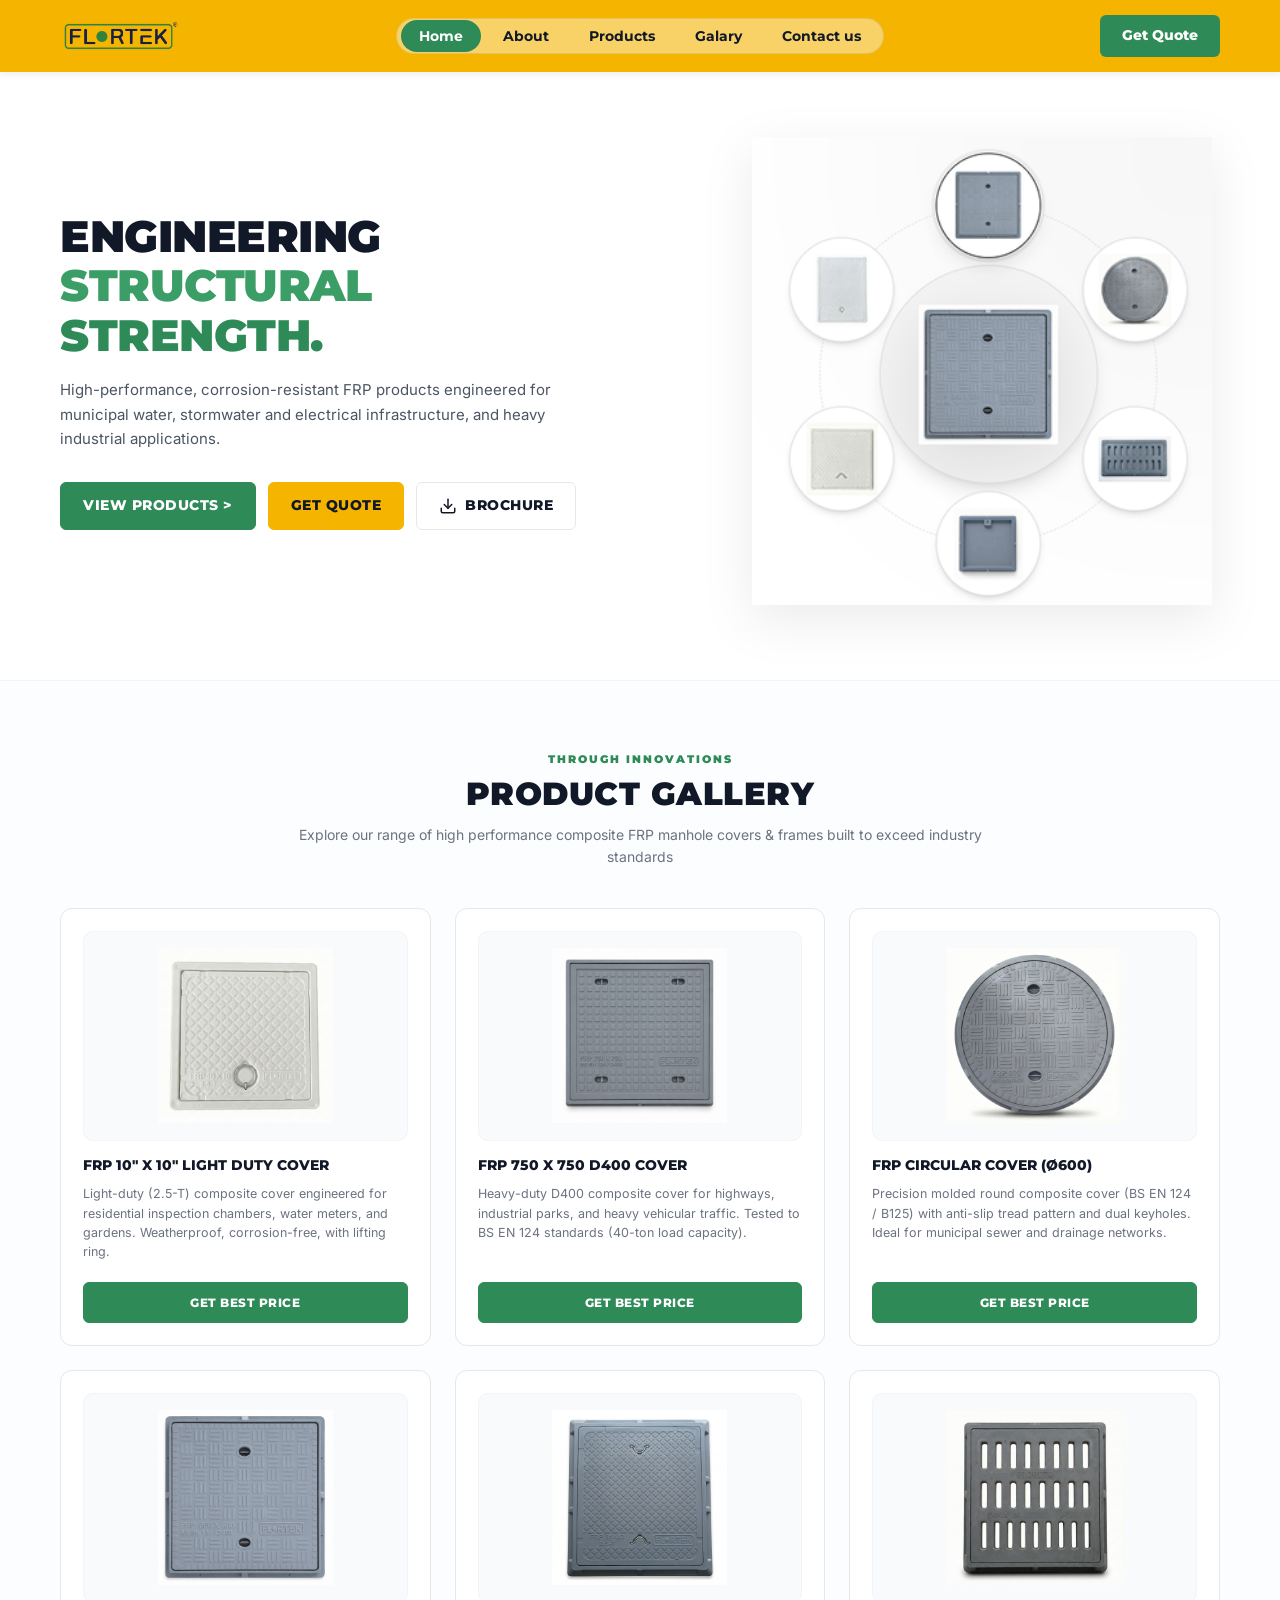
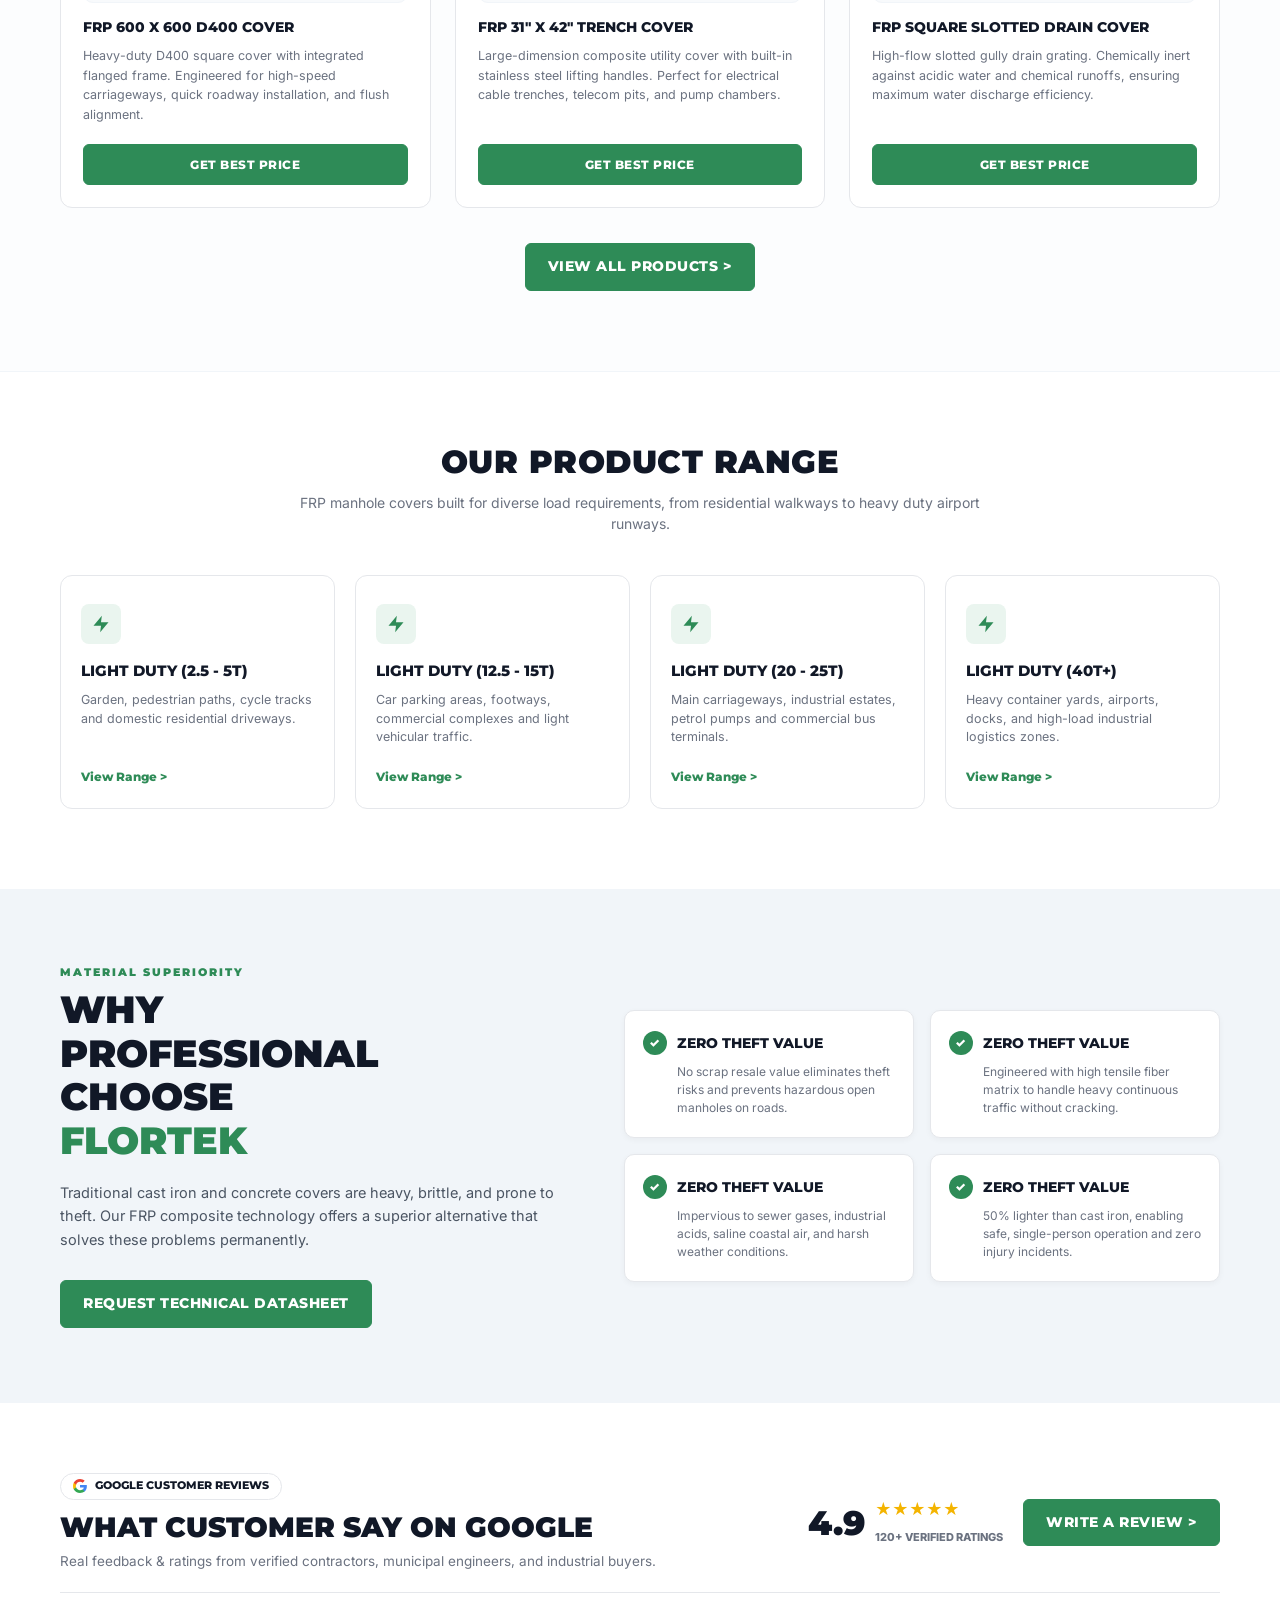
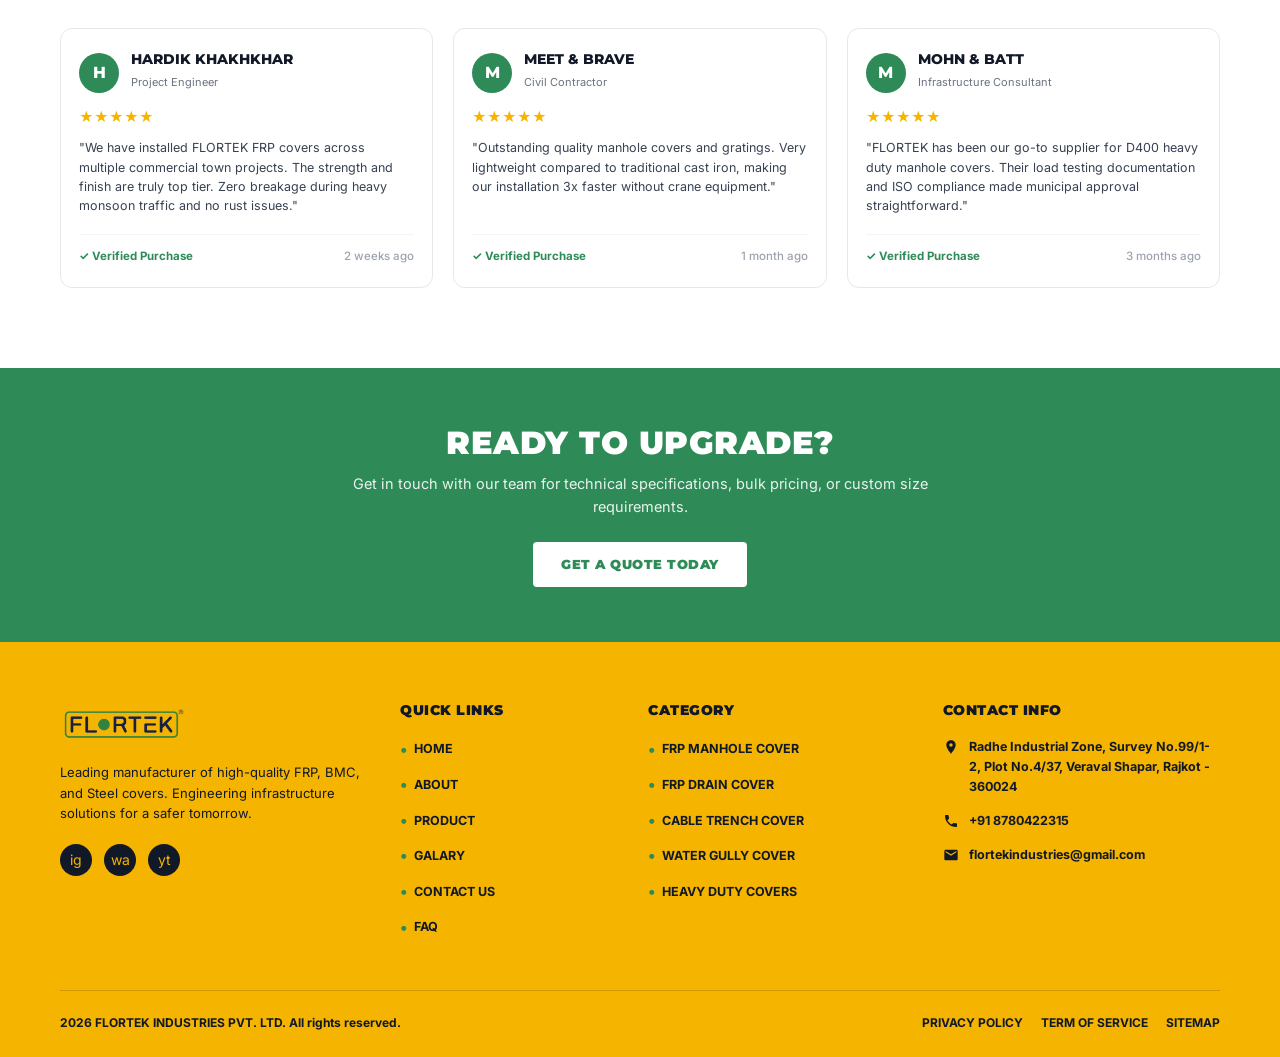
==== index.html @ 556f3a8e "Add website files and assets" ====
<!DOCTYPE html>
<html lang="en">
<head>
  <meta charset="UTF-8">
  <meta name="viewport" content="width=device-width, initial-scale=1.0">
  <title>FLORTEK INDUSTRIES PVT. LTD. | Premium FRP Manhole Covers &amp; Gratings</title>
  <meta name="description" content="Leading manufacturer of high-performance composite FRP manhole covers, drain gratings, and gully covers built for extreme structural strength and zero theft value.">
  <link rel="stylesheet" href="css/home.css">
</head>
<body>

  <!-- ==========================================
       HEADER & NAVIGATION BAR
       ========================================== -->
  <header class="top-header">
    <div class="container">
      <nav class="navbar" aria-label="Main Navigation">
        <!-- Logo -->
        <a href="index.html" class="brand-logo-link" aria-label="FLORTEK Industries Homepage">
          <img src="images/flortek-logo.svg" alt="FLORTEK Logo" class="brand-logo-img">
        </a>

        <!-- CSS Only Mobile Hamburger Toggle -->
        <input type="checkbox" id="nav-toggle" class="nav-toggle-checkbox" aria-label="Toggle navigation menu">
        <label for="nav-toggle" class="nav-hamburger">
          <span></span>
          <span></span>
          <span></span>
        </label>

        <!-- Pill Navigation Menu -->
        <div class="nav-pill-wrapper">
          <ul class="nav-links">
            <li><a href="index.html" class="nav-link active">Home</a></li>
            <li><a href="about.html" class="nav-link">About</a></li>
            <li><a href="products.html" class="nav-link">Products</a></li>
            <li><a href="gallery.html" class="nav-link">Galary</a></li>
            <li><a href="contact.html" class="nav-link">Contact us</a></li>
          </ul>
        </div>

        <!-- Get Quote Action Button -->
        <a href="inquiry.html" class="btn-header-quote">Get Quote</a>
      </nav>
    </div>
  </header>

  <main>
    <!-- ==========================================
         HERO SECTION
         ========================================== -->
    <section class="hero-section">
      <div class="container">
        <div class="hero-grid">
          <!-- Hero Left Content -->
          <div class="hero-content">
            <h1 class="hero-title">
              <span class="title-black">ENGINEERING</span>
              <span class="title-green-light">STRUCTURAL</span><br>
              <span class="title-green-dark">STRENGTH.</span>
            </h1>
            <p class="hero-desc">
              High-performance, corrosion-resistant FRP products engineered for municipal water, stormwater and electrical infrastructure, and heavy industrial applications.
            </p>
            <div class="hero-actions">
              <a href="products.html" class="btn btn-green">VIEW PRODUCTS &gt;</a>
              <a href="inquiry.html" class="btn btn-yellow">GET QUOTE</a>
              <a href="images/frp-square-dark.svg" download="Flortek-Product-Brochure.svg" class="btn btn-outline">
                <svg width="18" height="18" viewBox="0 0 24 24" fill="none" stroke="currentColor" stroke-width="2" stroke-linecap="round" stroke-linejoin="round" aria-hidden="true"><path d="M21 15v4a2 2 0 0 1-2 2H5a2 2 0 0 1-2-2v-4"></path><polyline points="7 10 12 15 17 10"></polyline><line x1="12" y1="15" x2="12" y2="3"></line></svg>
                BROCHURE
              </a>
            </div>
          </div>

          <!-- Hero Right Graphic Cluster -->
          <div class="hero-graphic-col">
            <img src="./images/hero.png" alt="FLORTEK FRP Manhole Covers &amp; Gratings Ecosystem" class="hero-cluster-img">
          </div>
        </div>
      </div>
    </section>

    <!-- ==========================================
         PRODUCT GALLERY SHOWCASE SECTION
         ========================================== -->
    <section class="gallery-section">
      <div class="container">
        <div class="section-header-center">
          <span class="section-tag">THROUGH INNOVATIONS</span>
          <h2 class="section-main-title">PRODUCT GALLERY</h2>
          <p class="section-subtitle">
            Explore our range of high performance composite FRP manhole covers &amp; frames built to exceed industry standards
          </p>
        </div>

        <div class="product-cards-grid">
          <!-- Card 1 -->
          <article class="product-card">
            <div class="product-card-img-wrap">
              <img src="images/frp-10x10-white.jpg" alt="FRP 10x10 Light Duty White Manhole Cover" class="product-card-img">
            </div>
            <div class="product-card-header">
              <h3 class="product-card-title">FRP 10" x 10" LIGHT DUTY COVER</h3>
            
            </div>
            <p class="product-card-desc">
              Light-duty (2.5-T) composite cover engineered for residential inspection chambers, water meters, and gardens. Weatherproof, corrosion-free, with lifting ring.
            </p>
            <a href="inquiry.html" class="btn btn-green">GET BEST PRICE</a>
          </article>

          <!-- Card 2 -->
          <article class="product-card">
            <div class="product-card-img-wrap">
              <img src="images/frp-750x750-d400.jpg" alt="FRP 750x750 D400 Heavy Duty Square Manhole Cover" class="product-card-img">
            </div>
            <div class="product-card-header">
              <h3 class="product-card-title">FRP 750 x 750 D400 COVER</h3>
              
            </div>
            <p class="product-card-desc">
              Heavy-duty D400 composite cover for highways, industrial parks, and heavy vehicular traffic. Tested to BS EN 124 standards (40-ton load capacity).
            </p>
            <a href="inquiry.html" class="btn btn-green">GET BEST PRICE</a>
          </article>

          <!-- Card 3 -->
          <article class="product-card">
            <div class="product-card-img-wrap">
              <img src="images/frp-circular-600-b125.jpg" alt="FRP 600 Circular Manhole Cover B125" class="product-card-img">
            </div>
            <div class="product-card-header">
              <h3 class="product-card-title">FRP CIRCULAR COVER (Ø600)</h3>
            </div>
            <p class="product-card-desc">
              Precision molded round composite cover (BS EN 124 / B125) with anti-slip tread pattern and dual keyholes. Ideal for municipal sewer and drainage networks.
            </p>
            <a href="inquiry.html" class="btn btn-green">GET BEST PRICE</a>
          </article>

          <!-- Card 4 -->
          <article class="product-card">
            <div class="product-card-img-wrap">
              <img src="images/frp-600x600-d400.jpg" alt="FRP 600x600 Framed Square Manhole Cover D400" class="product-card-img">
            </div>
            <div class="product-card-header">
              <h3 class="product-card-title">FRP 600 x 600 D400 COVER</h3>

            </div>
            <p class="product-card-desc">
              Heavy-duty D400 square cover with integrated flanged frame. Engineered for high-speed carriageways, quick roadway installation, and flush alignment.
            </p>
            <a href="inquiry.html" class="btn btn-green">GET BEST PRICE</a>
          </article>

          <!-- Card 5 -->
          <article class="product-card">
            <div class="product-card-img-wrap">
              <img src="images/frp-31x42-heavy.jpg" alt="FRP 31x42 Utility Trench Manhole Cover" class="product-card-img">
            </div>
            <div class="product-card-header">
              <h3 class="product-card-title">FRP 31" x 42" TRENCH COVER</h3>
            </div>
            <p class="product-card-desc">
              Large-dimension composite utility cover with built-in stainless steel lifting handles. Perfect for electrical cable trenches, telecom pits, and pump chambers.
            </p>
            <a href="inquiry.html" class="btn btn-green">GET BEST PRICE</a>
          </article>

          <!-- Card 6 -->
          <article class="product-card">
            <div class="product-card-img-wrap">
              <img src="./images/GULLY COVER-5T-500x500-GRAY.png" alt="FRP Square Slotted Drain Cover" class="product-card-img">
            </div>
            <div class="product-card-header">
              <h3 class="product-card-title">FRP SQUARE SLOTTED DRAIN COVER</h3>
            </div>
            <p class="product-card-desc">
              High-flow slotted gully drain grating. Chemically inert against acidic water and chemical runoffs, ensuring maximum water discharge efficiency.
            </p>
            <a href="inquiry.html" class="btn btn-green">GET BEST PRICE</a>
          </article>
        </div>

        <div class="gallery-bottom-cta">
          <a href="products.html" class="btn btn-green">VIEW ALL PRODUCTS &gt;</a>
        </div>
      </div>
    </section>

    <!-- ==========================================
         OUR PRODUCT RANGE (LOAD RATINGS)
         ========================================== -->
    <section class="range-section">
      <div class="container">
        <div class="section-header-center">
          <h2 class="section-main-title">OUR PRODUCT RANGE</h2>
          <p class="section-subtitle">
            FRP manhole covers built for diverse load requirements, from residential walkways to heavy duty airport runways.
          </p>
        </div>

        <div class="range-grid">
          <!-- Range Card 1 -->
          <article class="range-card">
            <div class="range-icon-box">
              <svg viewBox="0 0 24 24" fill="currentColor"><path d="M13 2L3 14h9l-1 8 10-12h-9l1-8z"/></svg>
            </div>
            <h3 class="range-card-title">LIGHT DUTY (2.5 - 5T)</h3>
            <p class="range-card-desc">
              Garden, pedestrian paths, cycle tracks and domestic residential driveways.
            </p>
            <a href="products.html" class="range-card-link">View Range &gt;</a>
          </article>

          <!-- Range Card 2 -->
          <article class="range-card">
            <div class="range-icon-box">
              <svg viewBox="0 0 24 24" fill="currentColor"><path d="M13 2L3 14h9l-1 8 10-12h-9l1-8z"/></svg>
            </div>
            <h3 class="range-card-title">LIGHT DUTY (12.5 - 15T)</h3>
            <p class="range-card-desc">
              Car parking areas, footways, commercial complexes and light vehicular traffic.
            </p>
            <a href="products.html" class="range-card-link">View Range &gt;</a>
          </article>

          <!-- Range Card 3 -->
          <article class="range-card">
            <div class="range-icon-box">
              <svg viewBox="0 0 24 24" fill="currentColor"><path d="M13 2L3 14h9l-1 8 10-12h-9l1-8z"/></svg>
            </div>
            <h3 class="range-card-title">LIGHT DUTY (20 - 25T)</h3>
            <p class="range-card-desc">
              Main carriageways, industrial estates, petrol pumps and commercial bus terminals.
            </p>
            <a href="products.html" class="range-card-link">View Range &gt;</a>
          </article>

          <!-- Range Card 4 -->
          <article class="range-card">
            <div class="range-icon-box">
              <svg viewBox="0 0 24 24" fill="currentColor"><path d="M13 2L3 14h9l-1 8 10-12h-9l1-8z"/></svg>
            </div>
            <h3 class="range-card-title">LIGHT DUTY (40T+)</h3>
            <p class="range-card-desc">
              Heavy container yards, airports, docks, and high-load industrial logistics zones.
            </p>
            <a href="products.html" class="range-card-link">View Range &gt;</a>
          </article>
        </div>
      </div>
    </section>

    <!-- ==========================================
         MATERIAL SUPERIORITY / WHY CHOOSE FLORTEK
         ========================================== -->
    <section class="superiority-section">
      <div class="container">
        <div class="superiority-grid">
          <!-- Left Column -->
          <div class="superiority-content">
            <span class="section-tag">MATERIAL SUPERIORITY</span>
            <h2 class="superiority-title">
              WHY<br>
              PROFESSIONAL<br>
              CHOOSE<br>
              <span class="text-green">FLORTEK</span>
            </h2>
            <p class="superiority-desc">
              Traditional cast iron and concrete covers are heavy, brittle, and prone to theft. Our FRP composite technology offers a superior alternative that solves these problems permanently.
            </p>
            <a href="inquiry.html" class="btn btn-green">REQUEST TECHNICAL DATASHEET</a>
          </div>

          <!-- Right Column 2x2 Features Grid -->
          <div class="features-2x2-grid">
            <!-- Feature 1 -->
            <div class="feature-card">
              <div class="feature-icon-title">
                <span class="feature-check-icon">✓</span>
                <h3 class="feature-title">ZERO THEFT VALUE</h3>
              </div>
              <p class="feature-desc">
                No scrap resale value eliminates theft risks and prevents hazardous open manholes on roads.
              </p>
            </div>

            <!-- Feature 2 -->
            <div class="feature-card">
              <div class="feature-icon-title">
                <span class="feature-check-icon">✓</span>
                <h3 class="feature-title">ZERO THEFT VALUE</h3>
              </div>
              <p class="feature-desc">
                Engineered with high tensile fiber matrix to handle heavy continuous traffic without cracking.
              </p>
            </div>

            <!-- Feature 3 -->
            <div class="feature-card">
              <div class="feature-icon-title">
                <span class="feature-check-icon">✓</span>
                <h3 class="feature-title">ZERO THEFT VALUE</h3>
              </div>
              <p class="feature-desc">
                Impervious to sewer gases, industrial acids, saline coastal air, and harsh weather conditions.
              </p>
            </div>

            <!-- Feature 4 -->
            <div class="feature-card">
              <div class="feature-icon-title">
                <span class="feature-check-icon">✓</span>
                <h3 class="feature-title">ZERO THEFT VALUE</h3>
              </div>
              <p class="feature-desc">
                50% lighter than cast iron, enabling safe, single-person operation and zero injury incidents.
              </p>
            </div>
          </div>
        </div>
      </div>
    </section>

    <!-- ==========================================
         GOOGLE REVIEWS SECTION
         ========================================== -->
    <section class="reviews-section">
      <div class="container">
        <!-- Header Bar -->
        <div class="reviews-header-bar">
          <div class="reviews-header-left">
            <div class="google-badge">
              <svg class="google-icon" viewBox="0 0 24 24">
                <path fill="#4285F4" d="M23.745 12.27c0-.7-.06-1.4-.19-2.07H12v4.51h6.6c-.29 1.52-1.14 2.82-2.4 3.68v3.05h3.88c2.27-2.09 3.665-5.17 3.665-9.17z"/>
                <path fill="#34A853" d="M12 24c3.24 0 5.95-1.08 7.93-2.91l-3.88-3.05c-1.08.72-2.45 1.16-4.05 1.16-3.12 0-5.77-2.1-6.72-4.93H1.25v3.15C3.26 21.36 7.33 24 12 24z"/>
                <path fill="#FBBC05" d="M5.28 14.27c-.25-.72-.38-1.49-.38-2.27s.13-1.55.38-2.27V6.58H1.25C.45 8.18 0 10.03 0 12s.45 3.82 1.25 5.42l4.03-3.15z"/>
                <path fill="#EA4335" d="M12 4.75c1.77 0 3.35.61 4.6 1.8l3.42-3.42C17.95 1.19 15.24 0 12 0 7.33 0 3.26 2.64 1.25 6.58l4.03 3.15c.95-2.83 3.6-4.98 6.72-4.98z"/>
              </svg>
              <span>GOOGLE CUSTOMER REVIEWS</span>
            </div>
            <h2 class="reviews-title">WHAT CUSTOMER SAY ON GOOGLE</h2>
            <p class="reviews-subtitle">
              Real feedback &amp; ratings from verified contractors, municipal engineers, and industrial buyers.
            </p>
          </div>

          <div class="reviews-header-right">
            <div class="rating-score-box">
              <span class="score-num">4.9</span>
              <div>
                <div class="stars-container">★★★★★</div>
                <span style="font-size: 11px; font-weight: 800; color: #6b7280;">120+ VERIFIED RATINGS</span>
              </div>
            </div>
            <a href="contact.html" class="btn btn-green">WRITE A REVIEW &gt;</a>
          </div>
        </div>

        <!-- 3 Review Cards -->
        <div class="reviews-cards-grid">
          <!-- Review 1 -->
          <article class="review-card">
            <div class="reviewer-profile">
              <div class="reviewer-avatar">H</div>
              <div>
                <h3 class="reviewer-name">HARDIK KHAKHKHAR</h3>
                <span class="reviewer-role">Project Engineer</span>
              </div>
            </div>
            <div class="review-stars">★★★★★</div>
            <p class="review-text">
              "We have installed FLORTEK FRP covers across multiple commercial town projects. The strength and finish are truly top tier. Zero breakage during heavy monsoon traffic and no rust issues."
            </p>
            <div class="review-footer">
              <span>✓ Verified Purchase</span>
              <span class="review-date">2 weeks ago</span>
            </div>
          </article>

          <!-- Review 2 -->
          <article class="review-card">
            <div class="reviewer-profile">
              <div class="reviewer-avatar">M</div>
              <div>
                <h3 class="reviewer-name">MEET &amp; BRAVE</h3>
                <span class="reviewer-role">Civil Contractor</span>
              </div>
            </div>
            <div class="review-stars">★★★★★</div>
            <p class="review-text">
              "Outstanding quality manhole covers and gratings. Very lightweight compared to traditional cast iron, making our installation 3x faster without crane equipment."
            </p>
            <div class="review-footer">
              <span>✓ Verified Purchase</span>
              <span class="review-date">1 month ago</span>
            </div>
          </article>

          <!-- Review 3 -->
          <article class="review-card">
            <div class="reviewer-profile">
              <div class="reviewer-avatar">M</div>
              <div>
                <h3 class="reviewer-name">MOHN &amp; BATT</h3>
                <span class="reviewer-role">Infrastructure Consultant</span>
              </div>
            </div>
            <div class="review-stars">★★★★★</div>
            <p class="review-text">
              "FLORTEK has been our go-to supplier for D400 heavy duty manhole covers. Their load testing documentation and ISO compliance made municipal approval straightforward."
            </p>
            <div class="review-footer">
              <span>✓ Verified Purchase</span>
              <span class="review-date">3 months ago</span>
            </div>
          </article>
        </div>
      </div>
    </section>

    <!-- ==========================================
         CALL TO ACTION (READY TO UPGRADE) BANNER
         ========================================== -->
    <section class="cta-banner-section">
      <div class="container">
        <h2 class="cta-title">READY TO UPGRADE?</h2>
        <p class="cta-subtitle">
          Get in touch with our team for technical specifications, bulk pricing, or custom size requirements.
        </p>
        <a href="inquiry.html" class="btn-cta-white">GET A QUOTE TODAY</a>
      </div>
    </section>
  </main>

  <!-- ==========================================
       FOOTER
       ========================================== -->
  <footer class="site-footer">
    <div class="container">
      <div class="footer-top-grid">
        <div class="footer-col">
          <img src="images/flortek-logo.svg" alt="FLORTEK Logo" class="footer-brand-logo">
          <p class="footer-bio">
            Leading manufacturer of high-quality FRP, BMC, and Steel covers. Engineering infrastructure solutions for a safer tomorrow.
          </p>
          <div class="footer-social-links">
            <a href="https://instagram.com" class="social-icon-circle" aria-label="Instagram">ig</a>
            <a href="https://wa.me/918780422315" class="social-icon-circle" aria-label="WhatsApp">wa</a>
            <a href="https://youtube.com" class="social-icon-circle" aria-label="YouTube">yt</a>
          </div>
        </div>

        <div class="footer-col">
          <h4 class="footer-col-title">QUICK LINKS</h4>
          <ul class="footer-links-list">
            <li><a href="index.html">HOME</a></li>
            <li><a href="about.html">ABOUT</a></li>
            <li><a href="products.html">PRODUCT</a></li>
            <li><a href="gallery.html">GALARY</a></li>
            <li><a href="contact.html">CONTACT US</a></li>
            <li><a href="inquiry.html">FAQ</a></li>
          </ul>
        </div>

        <div class="footer-col">
          <h4 class="footer-col-title">CATEGORY</h4>
          <ul class="footer-links-list">
            <li><a href="products.html">FRP MANHOLE COVER</a></li>
            <li><a href="products.html">FRP DRAIN COVER</a></li>
            <li><a href="products.html">CABLE TRENCH COVER</a></li>
            <li><a href="products.html">WATER GULLY COVER</a></li>
            <li><a href="products.html">HEAVY DUTY COVERS</a></li>
          </ul>
        </div>

        <div class="footer-col">
          <h4 class="footer-col-title">CONTACT INFO</h4>
          <ul class="footer-contact-list">
            <li class="footer-contact-item">
              <svg viewBox="0 0 24 24"><path d="M12 2C8.13 2 5 5.13 5 9c0 5.25 7 13 7 13s7-7.75 7-13c0-3.87-3.13-7-7-7zm0 9.5c-1.38 0-2.5-1.12-2.5-2.5s1.12-2.5 2.5-2.5 2.5 1.12 2.5 2.5-1.12 2.5-2.5 2.5z"/></svg>
              <span>Radhe Industrial Zone, Survey No.99/1-2, Plot No.4/37, Veraval Shapar, Rajkot - 360024</span>
            </li>
            <li class="footer-contact-item">
              <svg viewBox="0 0 24 24"><path d="M6.62 10.79c1.44 2.83 3.76 5.14 6.59 6.59l2.2-2.2c.27-.27.67-.36 1.02-.24 1.12.37 2.33.57 3.57.57.55 0 1 .45 1 1V20c0 .55-.45 1-1 1-9.39 0-17-7.61-17-17 0-.55.45-1 1-1h3.5c.55 0 1 .45 1 1 0 1.25.2 2.45.57 3.57.11.35.03.74-.25 1.02l-2.2 2.2z"/></svg>
              <span>+91 8780422315</span>
            </li>
            <li class="footer-contact-item">
              <svg viewBox="0 0 24 24"><path d="M20 4H4c-1.1 0-1.99.9-1.99 2L2 18c0 1.1.9 2 2 2h16c1.1 0 2-.9 2-2V6c0-1.1-.9-2-2-2zm0 4l-8 5-8-5V6l8 5 8-5v2z"/></svg>
              <span>flortekindustries@gmail.com</span>
            </li>
          </ul>
        </div>
      </div>

      <div class="footer-bottom-bar">
        <span>2026 FLORTEK INDUSTRIES PVT. LTD. All rights reserved.</span>
        <div class="footer-bottom-links">
          <a href="about.html">PRIVACY POLICY</a>
          <a href="about.html">TERM OF SERVICE</a>
          <a href="about.html">SITEMAP</a>
        </div>
      </div>
    </div>
  </footer>

</body>
</html>
---- css/home.css ----
@import url('https://fonts.googleapis.com/css2?family=Montserrat:wght@400;500;600;700;800;900&family=Inter:wght@400;500;600;700&display=swap');

/* ==================================================
   HOME PAGE CSS (NO CSS VARIABLES - DIRECT VALUES)
   ================================================== */
* {
  margin: 0;
  padding: 0;
  box-sizing: border-box;
}

body {
  font-family: 'Inter', sans-serif;
  color: #374151;
  background-color: #ffffff;
  line-height: 1.6;
  -webkit-font-smoothing: antialiased;
}

h1, h2, h3, h4, h5, h6 {
  font-family: 'Montserrat', sans-serif;
  color: #111827;
  font-weight: 800;
  line-height: 1.25;
}

a {
  text-decoration: none;
  color: inherit;
  transition: all 0.25s ease-in-out;
}

img, svg {
  display: block;
  max-width: 100%;
  height: auto;
}

ul, ol {
  list-style: none;
}

.container {
  width: 100%;
  max-width: 1200px;
  margin-left: auto;
  margin-right: auto;
  padding-left: 20px;
  padding-right: 20px;
}

/* ==================================================
   HEADER & NAVBAR
   ================================================== */
.top-header {
  background-color: #F4B400;
  width: 100%;
  position: sticky;
  top: 0;
  z-index: 1000;
  box-shadow: 0 2px 8px rgba(0, 0, 0, 0.08);
}

.navbar {
  display: flex;
  align-items: center;
  justify-content: space-between;
  height: 72px;
}

.brand-logo-img {
  height: 42px;
  width: auto;
}

.nav-pill-wrapper {
  background-color: rgba(255, 255, 255, 0.4);
  border: 1px solid rgba(0, 0, 0, 0.08);
  border-radius: 9999px;
  padding: 4px;
  display: flex;
  align-items: center;
}

.nav-links {
  display: flex;
  align-items: center;
  gap: 4px;
}

.nav-link {
  padding: 8px 18px;
  font-family: 'Montserrat', sans-serif;
  font-size: 13.5px;
  font-weight: 700;
  color: #111827;
  border-radius: 9999px;
  transition: all 0.2s ease-in-out;
}

.nav-link:hover {
  color: #2E8B57;
  background-color: rgba(255, 255, 255, 0.7);
}

.nav-link.active {
  background-color: #2E8B57;
  color: #ffffff;
}

.btn-header-quote {
  background-color: #2E8B57;
  color: #ffffff;
  font-family: 'Montserrat', sans-serif;
  font-size: 13.5px;
  font-weight: 800;
  padding: 10px 22px;
  border-radius: 6px;
  transition: all 0.2s ease-in-out;
  display: inline-flex;
  align-items: center;
  justify-content: center;
}

.btn-header-quote:hover {
  background-color: #246e45;
  transform: translateY(-1px);
}

.nav-toggle-checkbox {
  display: none;
}

.nav-hamburger {
  display: none;
  cursor: pointer;
  width: 28px;
  height: 22px;
  flex-direction: column;
  justify-content: space-between;
}

.nav-hamburger span {
  display: block;
  height: 3px;
  width: 100%;
  background-color: #111827;
  border-radius: 2px;
}

/* ==================================================
   HERO SECTION
   ================================================== */
.hero-section {
  padding: 65px 0 75px;
  background-color: #ffffff;
}

.hero-grid {
  display: grid;
  grid-template-columns: 1.15fr 0.85fr;
  gap: 40px;
  align-items: center;
}

.hero-title {
  font-size: 44px;
  font-weight: 900;
  line-height: 1.12;
  text-transform: uppercase;
  margin-bottom: 18px;
  letter-spacing: -0.5px;
}

.title-black {
  color: #111827;
  display: block;
}

.title-green-light {
  color: #3b9e67;
  display: inline-block;
}

.title-green-dark {
  color: #2E8B57;
  display: inline-block;
}

.hero-desc {
  font-size: 15px;
  color: #4b5563;
  line-height: 1.65;
  margin-bottom: 30px;
  max-width: 540px;
}

.hero-actions {
  display: flex;
  flex-wrap: wrap;
  gap: 12px;
  align-items: center;
}

.btn {
  display: inline-flex;
  align-items: center;
  justify-content: center;
  gap: 8px;
  font-family: 'Montserrat', sans-serif;
  font-weight: 800;
  font-size: 13.5px;
  padding: 12px 22px;
  border-radius: 6px;
  cursor: pointer;
  transition: all 0.2s ease;
  letter-spacing: 0.5px;
}

.btn-green {
  background-color: #2E8B57;
  color: #ffffff;
  border: 1px solid #2E8B57;
}

.btn-green:hover {
  background-color: #246e45;
  border-color: #246e45;
  transform: translateY(-2px);
}

.btn-yellow {
  background-color: #F4B400;
  color: #111827;
  border: 1px solid #F4B400;
}

.btn-yellow:hover {
  background-color: #d9a000;
  border-color: #d9a000;
  transform: translateY(-2px);
}

.btn-outline {
  background-color: #ffffff;
  color: #111827;
  border: 1px solid #e5e7eb;
}

.btn-outline:hover {
  background-color: #f9fafb;
  border-color: #cbd5e1;
  transform: translateY(-2px);
}

.hero-cluster-img {
  width: 100%;
  max-width: 460px;
  margin: 0 auto;
  filter: drop-shadow(0 15px 25px rgba(0, 0, 0, 0.08));
}

/* ==================================================
   PRODUCT GALLERY SHOWCASE SECTION
   ================================================== */
.gallery-section {
  padding: 70px 0 80px;
  background-color: #fcfdfe;
  border-top: 1px solid #f1f5f9;
}

.section-header-center {
  text-align: center;
  max-width: 700px;
  margin: 0 auto 40px;
}

.section-tag {
  color: #2E8B57;
  font-family: 'Montserrat', sans-serif;
  font-size: 11px;
  font-weight: 900;
  letter-spacing: 2px;
  text-transform: uppercase;
  margin-bottom: 6px;
  display: block;
}

.section-main-title {
  font-size: 32px;
  font-weight: 900;
  letter-spacing: 0.5px;
  text-transform: uppercase;
  color: #111827;
  margin-bottom: 10px;
}

.section-subtitle {
  font-size: 14px;
  color: #6b7280;
  line-height: 1.55;
}

.product-cards-grid {
  display: grid;
  grid-template-columns: repeat(3, 1fr);
  gap: 24px;
  margin-bottom: 35px;
}

.product-card {
  background-color: #ffffff;
  border: 1px solid #e5e7eb;
  border-radius: 12px;
  padding: 22px;
  display: flex;
  flex-direction: column;
  transition: all 0.25s ease;
}

.product-card:hover {
  transform: translateY(-4px);
  box-shadow: 0 10px 24px rgba(0, 0, 0, 0.08);
}

.product-card-img-wrap {
  background-color: #f8fafc;
  border: 1px solid #f1f5f9;
  border-radius: 10px;
  padding: 14px;
  height: 210px;
  display: flex;
  align-items: center;
  justify-content: center;
  margin-bottom: 16px;
  overflow: hidden;
}

.product-card-img {
  max-height: 175px;
  max-width: 100%;
  width: auto;
  object-fit: contain;
  transition: transform 0.35s ease;
}

.product-card:hover .product-card-img {
  transform: scale(1.06);
}

.product-card-header {
  display: flex;
  align-items: center;
  justify-content: space-between;
  gap: 10px;
  margin-bottom: 10px;
}

.product-card-title {
  font-family: 'Montserrat', sans-serif;
  font-size: 14px;
  font-weight: 800;
  color: #111827;
  text-transform: uppercase;
}

.badge-hot {
  background-color: #F4B400;
  color: #111827;
  font-family: 'Montserrat', sans-serif;
  font-size: 9.5px;
  font-weight: 900;
  padding: 2px 6px;
  border-radius: 3px;
  letter-spacing: 0.5px;
}

.product-card-desc {
  font-size: 12.5px;
  color: #6b7280;
  line-height: 1.55;
  margin-bottom: 20px;
  flex-grow: 1;
}

.product-card .btn-green {
  width: 100%;
  font-size: 12px;
  padding: 10px 16px;
}

.gallery-bottom-cta {
  text-align: center;
}

/* ==================================================
   OUR PRODUCT RANGE (LOAD RATINGS)
   ================================================== */
.range-section {
  padding: 70px 0 80px;
  background-color: #ffffff;
  border-top: 1px solid #f1f5f9;
}

.range-grid {
  display: grid;
  grid-template-columns: repeat(4, 1fr);
  gap: 20px;
}

.range-card {
  background-color: #ffffff;
  border: 1px solid #e5e7eb;
  border-radius: 12px;
  padding: 28px 20px 22px;
  display: flex;
  flex-direction: column;
  transition: all 0.25s ease;
}

.range-card:hover {
  transform: translateY(-4px);
  box-shadow: 0 8px 20px rgba(0, 0, 0, 0.08);
  border-color: #2E8B57;
}

.range-icon-box {
  width: 40px;
  height: 40px;
  border-radius: 8px;
  background-color: #eaf5ef;
  color: #2E8B57;
  display: flex;
  align-items: center;
  justify-content: center;
  margin-bottom: 18px;
}

.range-icon-box svg {
  width: 20px;
  height: 20px;
  fill: #2E8B57;
}

.range-card-title {
  font-size: 15px;
  font-weight: 800;
  color: #111827;
  text-transform: uppercase;
  margin-bottom: 10px;
}

.range-card-desc {
  font-size: 12.5px;
  color: #6b7280;
  line-height: 1.5;
  margin-bottom: 20px;
  flex-grow: 1;
}

.range-card-link {
  font-family: 'Montserrat', sans-serif;
  font-size: 12px;
  font-weight: 800;
  color: #2E8B57;
  display: inline-flex;
  align-items: center;
}

.range-card-link:hover {
  text-decoration: underline;
}

/* ==================================================
   MATERIAL SUPERIORITY / WHY CHOOSE FLORTEK
   ================================================== */
.superiority-section {
  padding: 75px 0;
  background-color: #f1f5f9;
}

.superiority-grid {
  display: grid;
  grid-template-columns: 1fr 1.15fr;
  gap: 45px;
  align-items: center;
}

.superiority-title {
  font-size: 38px;
  font-weight: 900;
  line-height: 1.15;
  text-transform: uppercase;
  margin-bottom: 18px;
}

.superiority-title .text-green {
  color: #2E8B57;
}

.superiority-desc {
  font-size: 14.5px;
  color: #4b5563;
  line-height: 1.65;
  margin-bottom: 28px;
}

.features-2x2-grid {
  display: grid;
  grid-template-columns: repeat(2, 1fr);
  gap: 16px;
}

.feature-card {
  background-color: #ffffff;
  border: 1px solid #e5e7eb;
  border-radius: 10px;
  padding: 20px 18px;
  box-shadow: 0 2px 6px rgba(0, 0, 0, 0.04);
}

.feature-icon-title {
  display: flex;
  align-items: center;
  gap: 10px;
  margin-bottom: 8px;
}

.feature-check-icon {
  width: 24px;
  height: 24px;
  border-radius: 50%;
  background-color: #2E8B57;
  color: #ffffff;
  display: flex;
  align-items: center;
  justify-content: center;
  font-size: 12px;
  font-weight: 900;
  flex-shrink: 0;
}

.feature-title {
  font-size: 13.5px;
  font-weight: 800;
  color: #111827;
  text-transform: uppercase;
}

.feature-desc {
  font-size: 12px;
  color: #6b7280;
  line-height: 1.5;
  padding-left: 34px;
}

/* ==================================================
   GOOGLE REVIEWS SECTION
   ================================================== */
.reviews-section {
  padding: 70px 0 80px;
  background-color: #ffffff;
}

.reviews-header-bar {
  display: flex;
  align-items: center;
  justify-content: space-between;
  flex-wrap: wrap;
  gap: 20px;
  margin-bottom: 35px;
  padding-bottom: 20px;
  border-bottom: 1px solid #e5e7eb;
}

.google-badge {
  display: inline-flex;
  align-items: center;
  gap: 8px;
  background-color: #ffffff;
  border: 1px solid #e5e7eb;
  border-radius: 9999px;
  padding: 4px 12px;
  font-family: 'Montserrat', sans-serif;
  font-size: 10.5px;
  font-weight: 800;
  color: #111827;
  text-transform: uppercase;
  margin-bottom: 10px;
}

.google-icon {
  width: 14px;
  height: 14px;
}

.reviews-title {
  font-size: 28px;
  font-weight: 900;
  text-transform: uppercase;
  color: #111827;
  margin-bottom: 6px;
}

.reviews-subtitle {
  font-size: 13.5px;
  color: #6b7280;
}

.reviews-header-right {
  display: flex;
  align-items: center;
  gap: 20px;
}

.rating-score-box {
  display: flex;
  align-items: center;
  gap: 10px;
}

.score-num {
  font-family: 'Montserrat', sans-serif;
  font-size: 34px;
  font-weight: 900;
  color: #111827;
  line-height: 1;
}

.stars-container {
  display: flex;
  gap: 2px;
  color: #F4B400;
  font-size: 16px;
}

.reviews-cards-grid {
  display: grid;
  grid-template-columns: repeat(3, 1fr);
  gap: 20px;
}

.review-card {
  background-color: #ffffff;
  border: 1px solid #e5e7eb;
  border-radius: 12px;
  padding: 22px 18px;
  display: flex;
  flex-direction: column;
}

.reviewer-profile {
  display: flex;
  align-items: center;
  gap: 12px;
  margin-bottom: 12px;
}

.reviewer-avatar {
  width: 40px;
  height: 40px;
  border-radius: 50%;
  background-color: #2E8B57;
  color: #ffffff;
  font-family: 'Montserrat', sans-serif;
  font-size: 16px;
  font-weight: 800;
  display: flex;
  align-items: center;
  justify-content: center;
}

.reviewer-name {
  font-size: 13.5px;
  font-weight: 800;
  color: #111827;
  text-transform: uppercase;
}

.reviewer-role {
  font-size: 11px;
  color: #6b7280;
}

.review-stars {
  color: #F4B400;
  font-size: 14px;
  margin-bottom: 10px;
}

.review-text {
  font-size: 12.5px;
  color: #374151;
  line-height: 1.55;
  margin-bottom: 18px;
  flex-grow: 1;
}

.review-footer {
  display: flex;
  align-items: center;
  justify-content: space-between;
  font-size: 11.5px;
  color: #2E8B57;
  font-weight: 700;
  border-top: 1px solid #f1f5f9;
  padding-top: 12px;
}

.review-date {
  color: #9ca3af;
  font-weight: 500;
}

/* ==================================================
   READY TO UPGRADE BANNER
   ================================================== */
.cta-banner-section {
  background-color: #2E8B57;
  padding: 55px 0;
  text-align: center;
  color: #ffffff;
}

.cta-title {
  font-size: 32px;
  font-weight: 900;
  text-transform: uppercase;
  color: #ffffff;
  margin-bottom: 10px;
  letter-spacing: 0.5px;
}

.cta-subtitle {
  font-size: 14.5px;
  color: rgba(255, 255, 255, 0.9);
  line-height: 1.55;
  margin-bottom: 24px;
  max-width: 650px;
  margin-left: auto;
  margin-right: auto;
}

.btn-cta-white {
  background-color: #ffffff;
  color: #2E8B57;
  font-family: 'Montserrat', sans-serif;
  font-weight: 900;
  font-size: 13px;
  padding: 12px 28px;
  border-radius: 4px;
  display: inline-block;
  letter-spacing: 0.5px;
  transition: all 0.2s ease;
}

.btn-cta-white:hover {
  background-color: #f8fafc;
  transform: translateY(-2px);
}

/* ==================================================
   FOOTER
   ================================================== */
.site-footer {
  background-color: #F4B400;
  padding: 60px 0 25px;
  color: #111827;
}

.footer-top-grid {
  display: grid;
  grid-template-columns: 1.3fr 0.9fr 1.1fr 1.2fr;
  gap: 40px;
  margin-bottom: 50px;
}

.footer-brand-logo {
  height: 44px;
  width: auto;
  margin-bottom: 16px;
}

.footer-bio {
  font-size: 13px;
  color: #111827;
  line-height: 1.6;
  margin-bottom: 20px;
}

.footer-social-links {
  display: flex;
  gap: 12px;
}

.social-icon-circle {
  width: 32px;
  height: 32px;
  border-radius: 50%;
  background-color: #111827;
  color: #F4B400;
  display: flex;
  align-items: center;
  justify-content: center;
  font-size: 14px;
  transition: all 0.2s ease;
}

.social-icon-circle:hover {
  background-color: #2E8B57;
  color: #ffffff;
}

.footer-col-title {
  font-size: 13.5px;
  font-weight: 900;
  text-transform: uppercase;
  color: #111827;
  margin-bottom: 18px;
  letter-spacing: 0.5px;
}

.footer-links-list {
  display: flex;
  flex-direction: column;
  gap: 10px;
}

.footer-links-list li a {
  font-size: 12.5px;
  color: #111827;
  font-weight: 700;
  text-transform: uppercase;
  display: inline-flex;
  align-items: center;
  gap: 6px;
}

.footer-links-list li a:before {
  content: "•";
  color: #2E8B57;
  font-size: 16px;
}

.footer-links-list li a:hover {
  color: #2E8B57;
}

.footer-contact-list {
  display: flex;
  flex-direction: column;
  gap: 14px;
}

.footer-contact-item {
  display: flex;
  align-items: flex-start;
  gap: 10px;
  font-size: 12.5px;
  color: #111827;
  font-weight: 700;
}

.footer-contact-item svg {
  width: 16px;
  height: 16px;
  margin-top: 2px;
  flex-shrink: 0;
  fill: #111827;
}

.footer-bottom-bar {
  border-top: 1px solid rgba(0, 0, 0, 0.15);
  padding-top: 22px;
  display: flex;
  justify-content: space-between;
  align-items: center;
  flex-wrap: wrap;
  gap: 16px;
  font-size: 12px;
  font-weight: 700;
  color: #111827;
}

.footer-bottom-links {
  display: flex;
  gap: 18px;
  text-transform: uppercase;
}

.footer-bottom-links a:hover {
  text-decoration: underline;
}

/* Responsive */
@media (max-width: 992px) {
  .hero-grid {
    grid-template-columns: 1fr;
    text-align: center;
  }
  .hero-desc {
    margin-left: auto;
    margin-right: auto;
  }
  .hero-actions {
    justify-content: center;
  }
  .product-cards-grid {
    grid-template-columns: repeat(2, 1fr);
  }
  .range-grid {
    grid-template-columns: repeat(2, 1fr);
  }
  .superiority-grid {
    grid-template-columns: 1fr;
  }
  .reviews-cards-grid {
    grid-template-columns: 1fr;
  }
}

@media (max-width: 900px) {
  .navbar {
    flex-wrap: wrap;
    height: auto;
    padding: 12px 0;
  }
  .nav-hamburger {
    display: flex;
  }
  .btn-header-quote {
    display: none;
  }
  .nav-pill-wrapper {
    display: none;
    width: 100%;
    margin-top: 14px;
    background-color: #ffffff;
    border-radius: 8px;
    padding: 12px;
  }
  .nav-links {
    flex-direction: column;
    width: 100%;
  }
  .nav-link {
    width: 100%;
    text-align: center;
  }
  .nav-toggle-checkbox:checked ~ .nav-pill-wrapper {
    display: flex;
  }
  .footer-top-grid {
    grid-template-columns: 1fr 1fr;
  }
}

@media (max-width: 650px) {
  .product-cards-grid {
    grid-template-columns: 1fr;
  }
  .range-grid {
    grid-template-columns: 1fr;
  }
  .features-2x2-grid {
    grid-template-columns: 1fr;
  }
  .footer-top-grid {
    grid-template-columns: 1fr;
  }
  .footer-bottom-bar {
    flex-direction: column;
    text-align: center;
  }
}
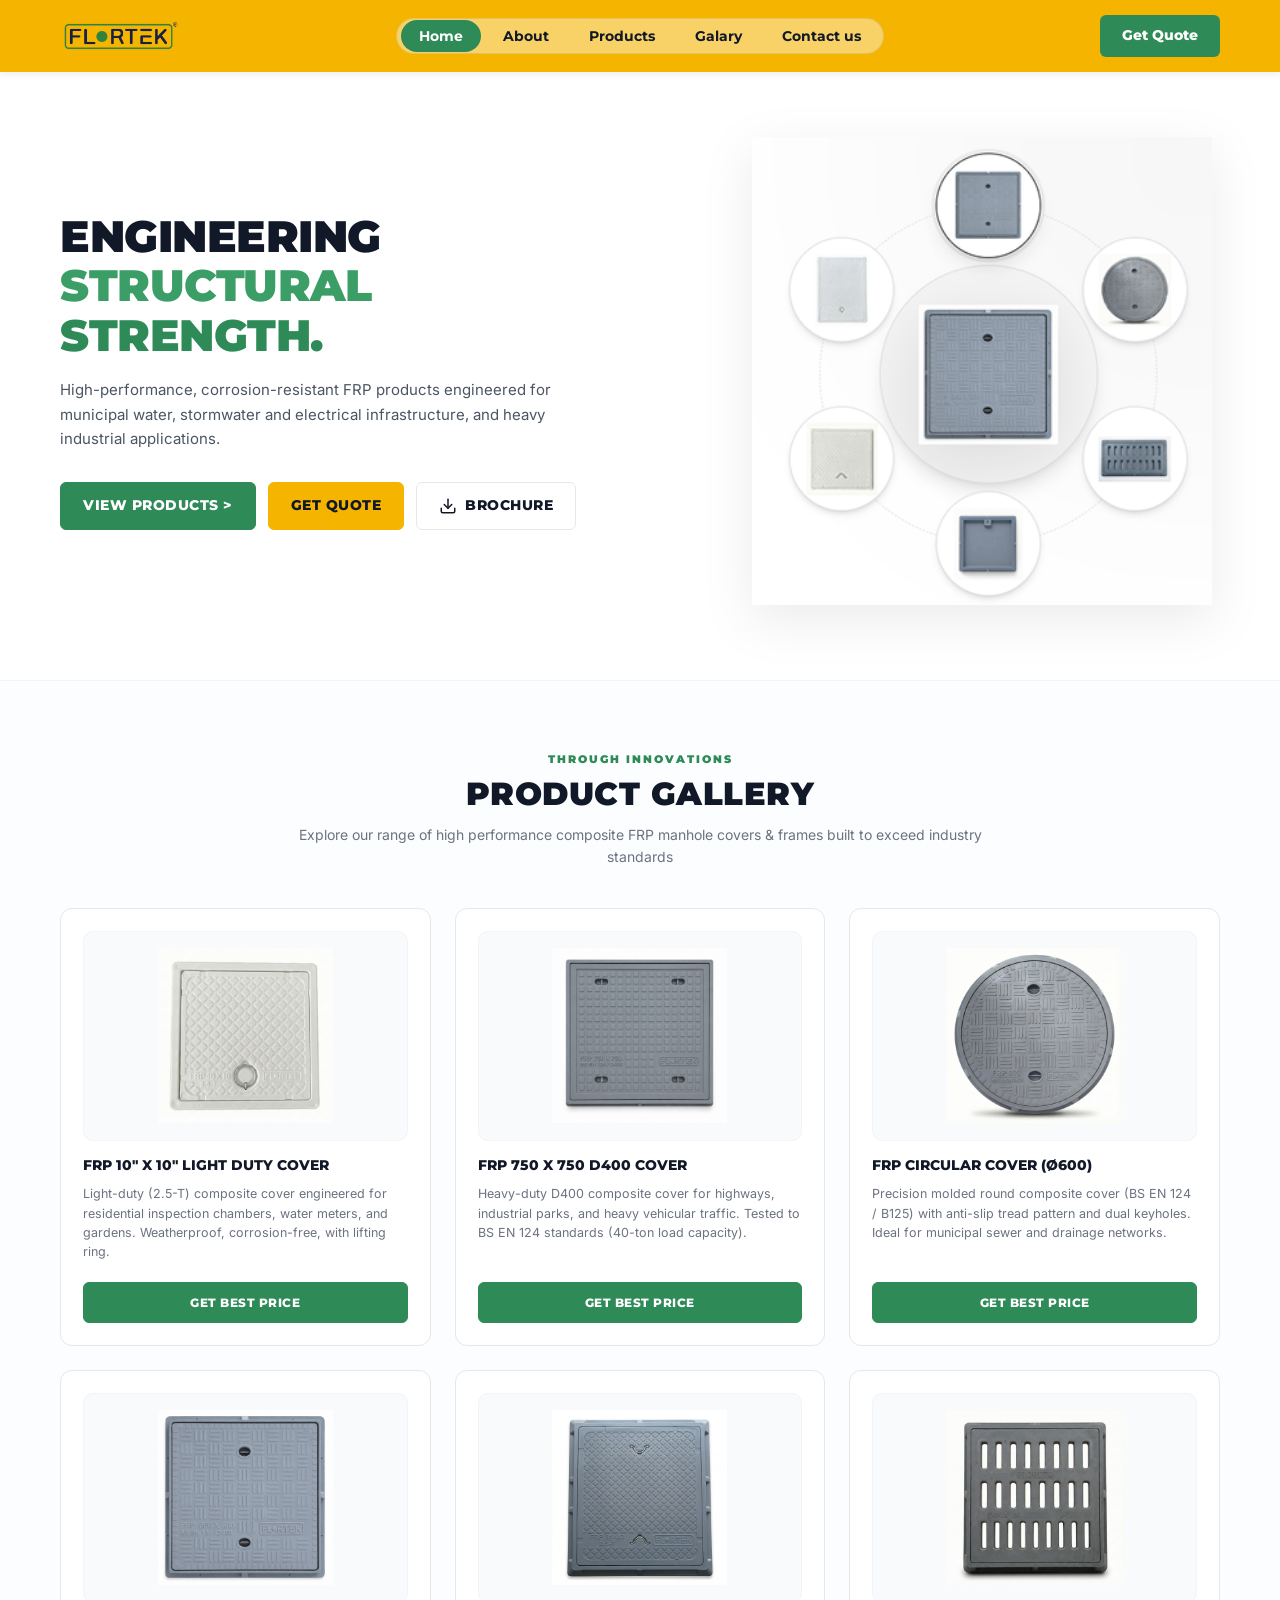
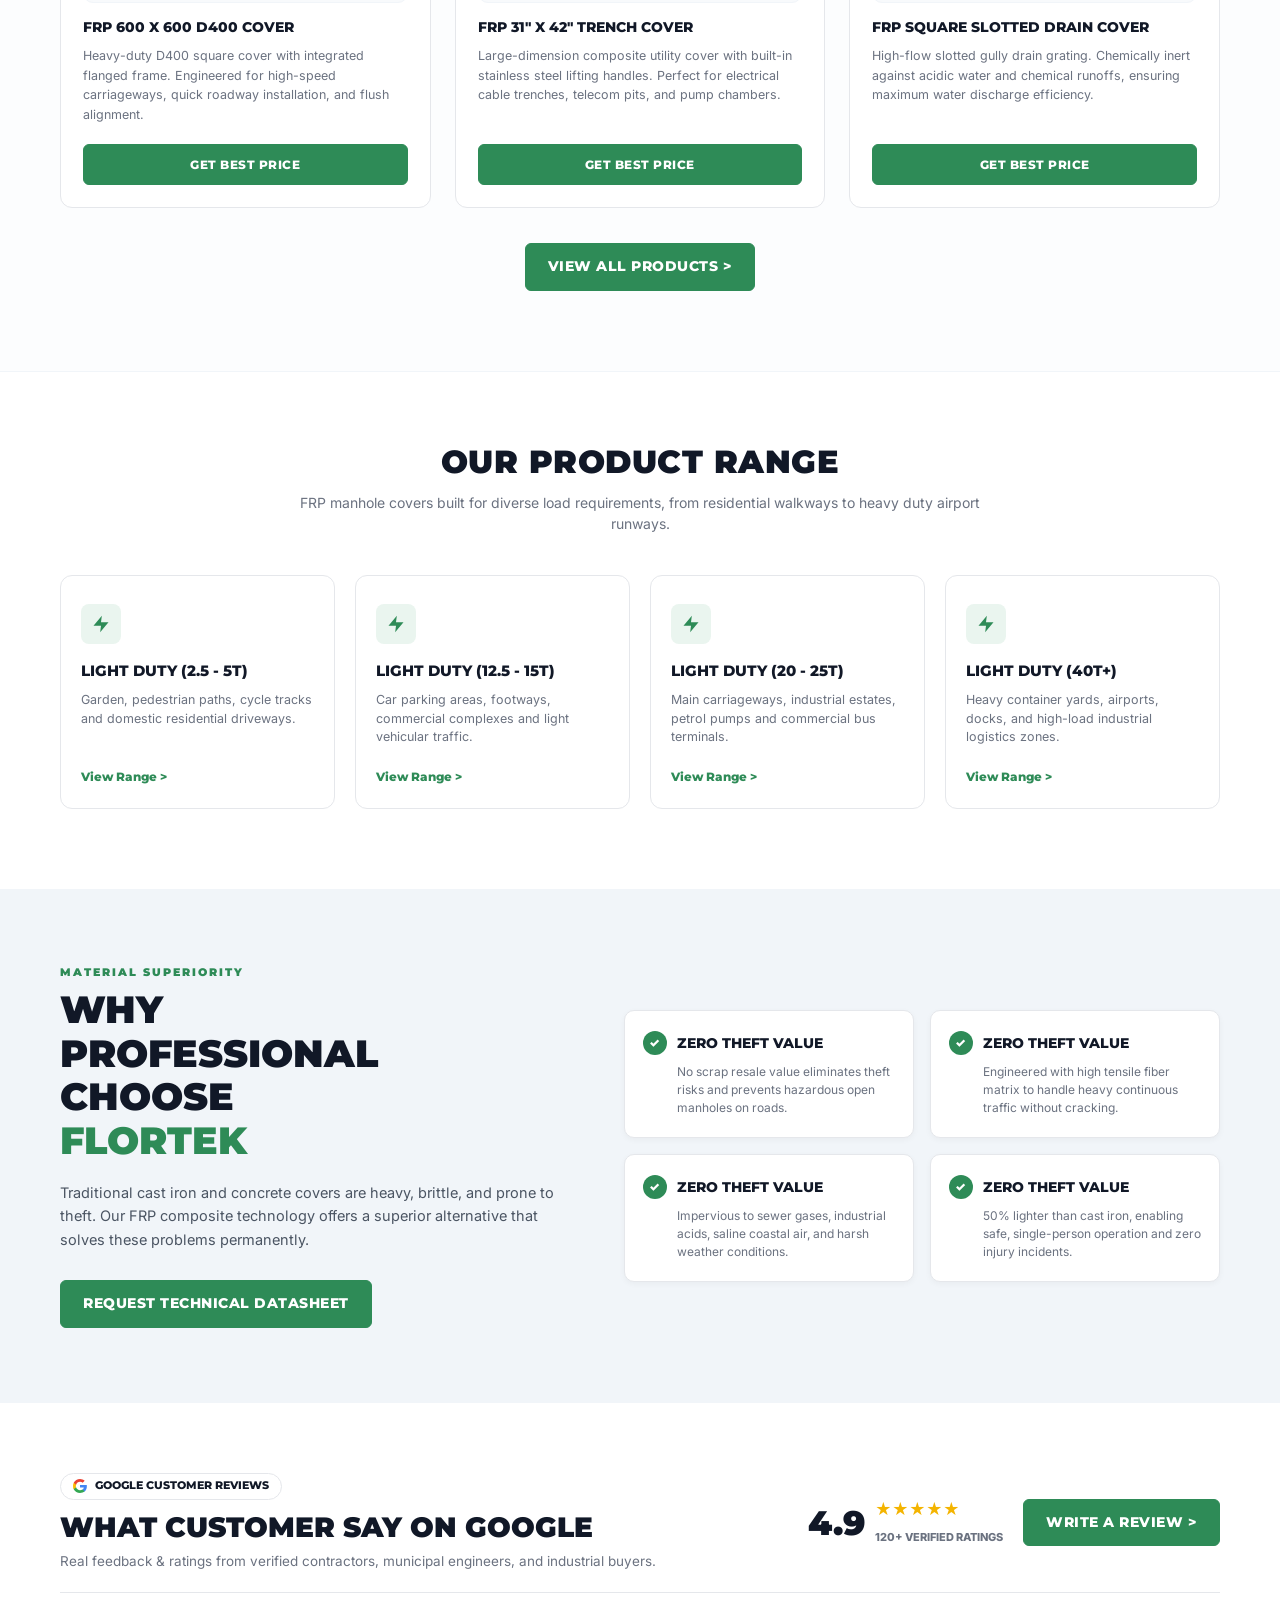
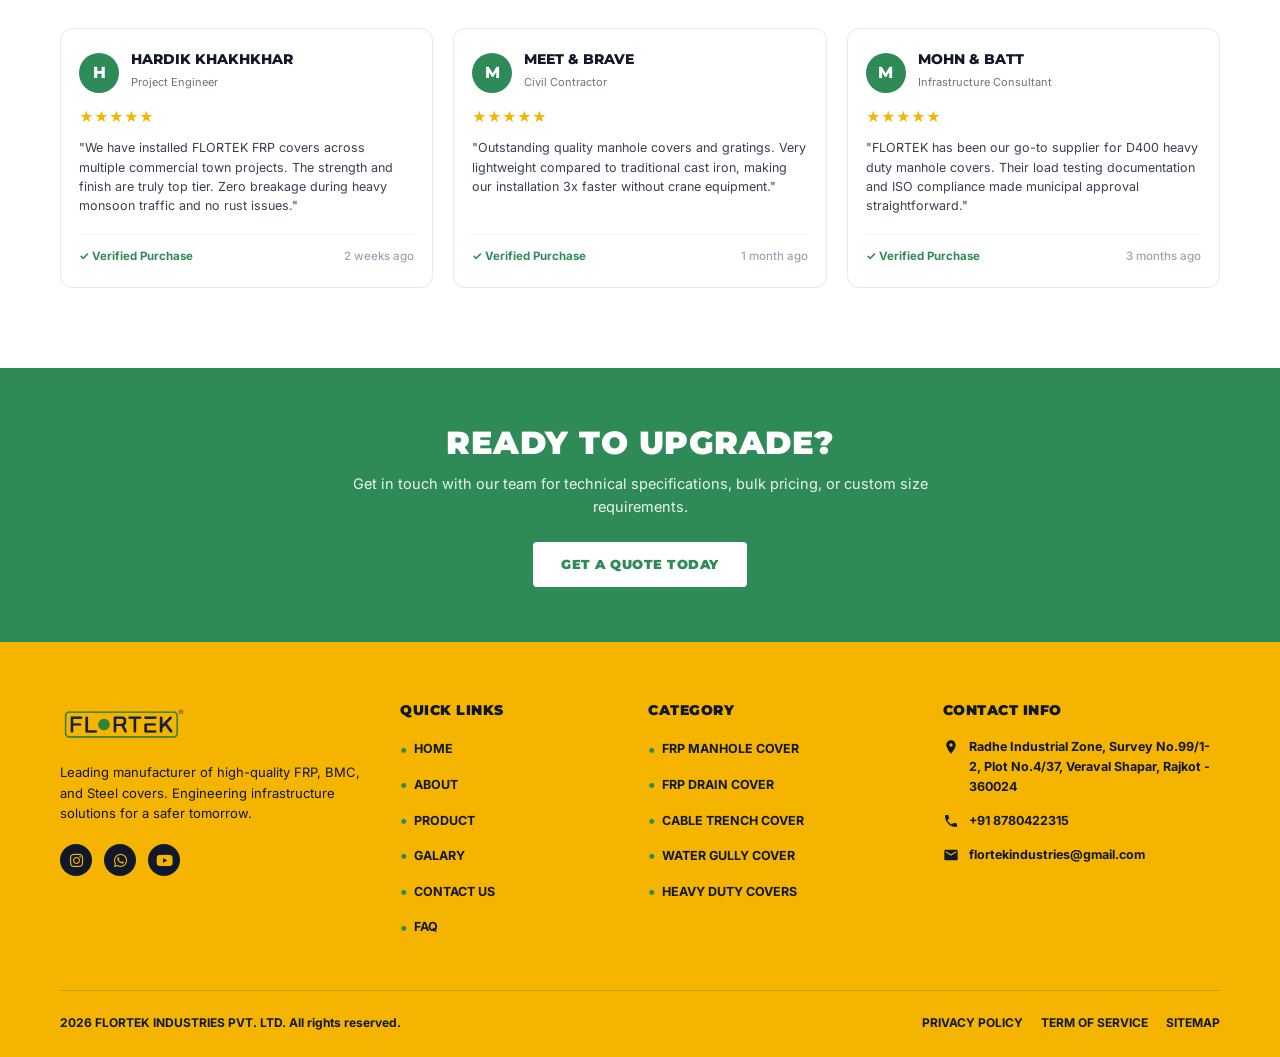
==== commit 3ee7e27c: "Add admin login page, integrate Font Awesome social icons and site favicon" ====
--- a/index.html
+++ b/index.html
@@ -5,6 +5,8 @@
   <meta name="viewport" content="width=device-width, initial-scale=1.0">
   <title>FLORTEK INDUSTRIES PVT. LTD. | Premium FRP Manhole Covers &amp; Gratings</title>
   <meta name="description" content="Leading manufacturer of high-performance composite FRP manhole covers, drain gratings, and gully covers built for extreme structural strength and zero theft value.">
+  <link rel="icon" type="image/svg+xml" href="images/flortek-logo.svg">
+  <link rel="stylesheet" href="https://cdnjs.cloudflare.com/ajax/libs/font-awesome/6.5.1/css/all.min.css">
   <link rel="stylesheet" href="css/home.css">
 </head>
 <body>
@@ -446,9 +448,9 @@
             Leading manufacturer of high-quality FRP, BMC, and Steel covers. Engineering infrastructure solutions for a safer tomorrow.
           </p>
           <div class="footer-social-links">
-            <a href="https://instagram.com" class="social-icon-circle" aria-label="Instagram">ig</a>
-            <a href="https://wa.me/918780422315" class="social-icon-circle" aria-label="WhatsApp">wa</a>
-            <a href="https://youtube.com" class="social-icon-circle" aria-label="YouTube">yt</a>
+            <a href="https://instagram.com" class="social-icon-circle" aria-label="Instagram"><i class="fa-brands fa-instagram"></i></a>
+            <a href="https://wa.me/918780422315" class="social-icon-circle" aria-label="WhatsApp"><i class="fa-brands fa-whatsapp"></i></a>
+            <a href="https://youtube.com" class="social-icon-circle" aria-label="YouTube"><i class="fa-brands fa-youtube"></i></a>
           </div>
         </div>
 
--- a/css/home.css
+++ b/css/home.css
@@ -1,4 +1,5 @@
 @import url('https://fonts.googleapis.com/css2?family=Montserrat:wght@400;500;600;700;800;900&family=Inter:wght@400;500;600;700&display=swap');
+@import url('https://cdnjs.cloudflare.com/ajax/libs/font-awesome/6.5.1/css/all.min.css');
 
 /* ==================================================
    HOME PAGE CSS (NO CSS VARIABLES - DIRECT VALUES)
@@ -802,12 +803,26 @@
   display: flex;
   align-items: center;
   justify-content: center;
-  font-size: 14px;
+  font-size: 15px;
   transition: all 0.2s ease;
+  text-decoration: none;
+}
+
+.social-icon-circle i {
+  font-size: 15px;
+  color: #F4B400;
+  transition: color 0.2s ease;
+  display: flex;
+  align-items: center;
+  justify-content: center;
 }
 
 .social-icon-circle:hover {
   background-color: #2E8B57;
+  color: #ffffff;
+}
+
+.social-icon-circle:hover i {
   color: #ffffff;
 }
 
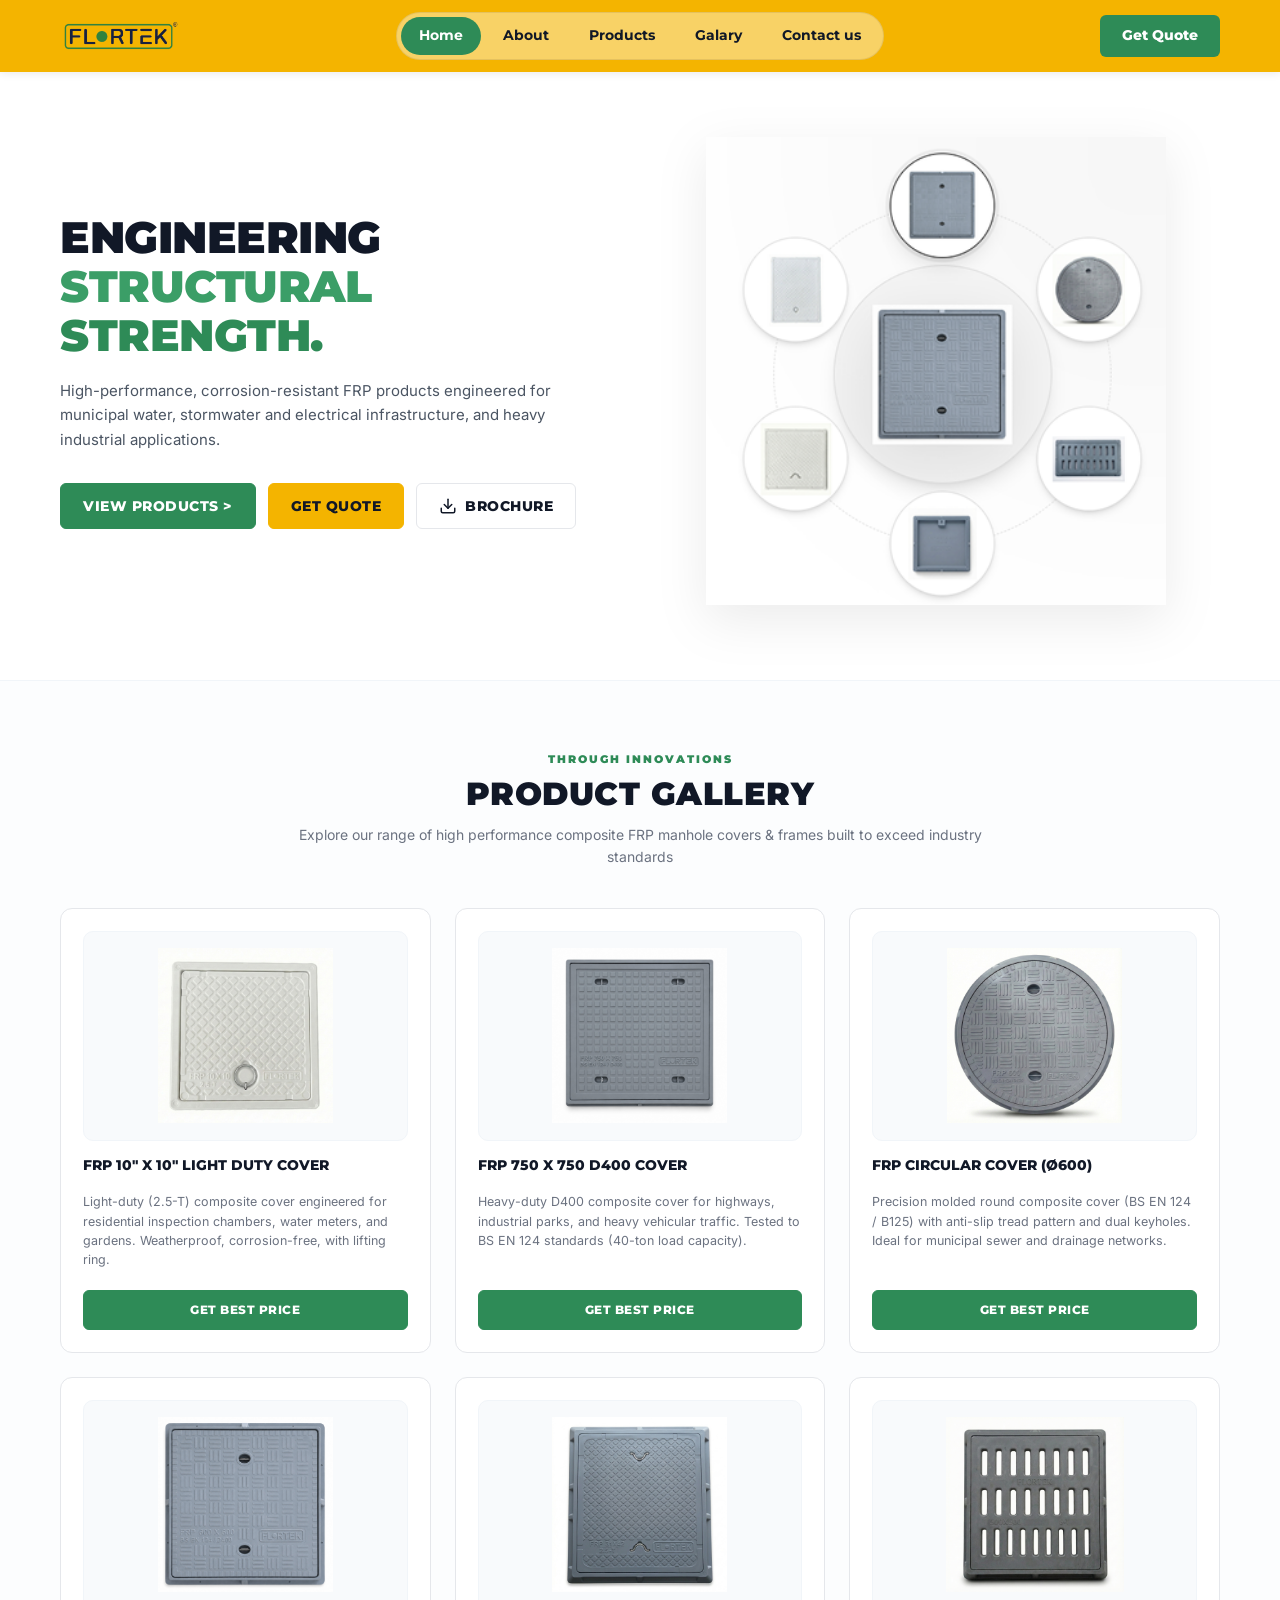
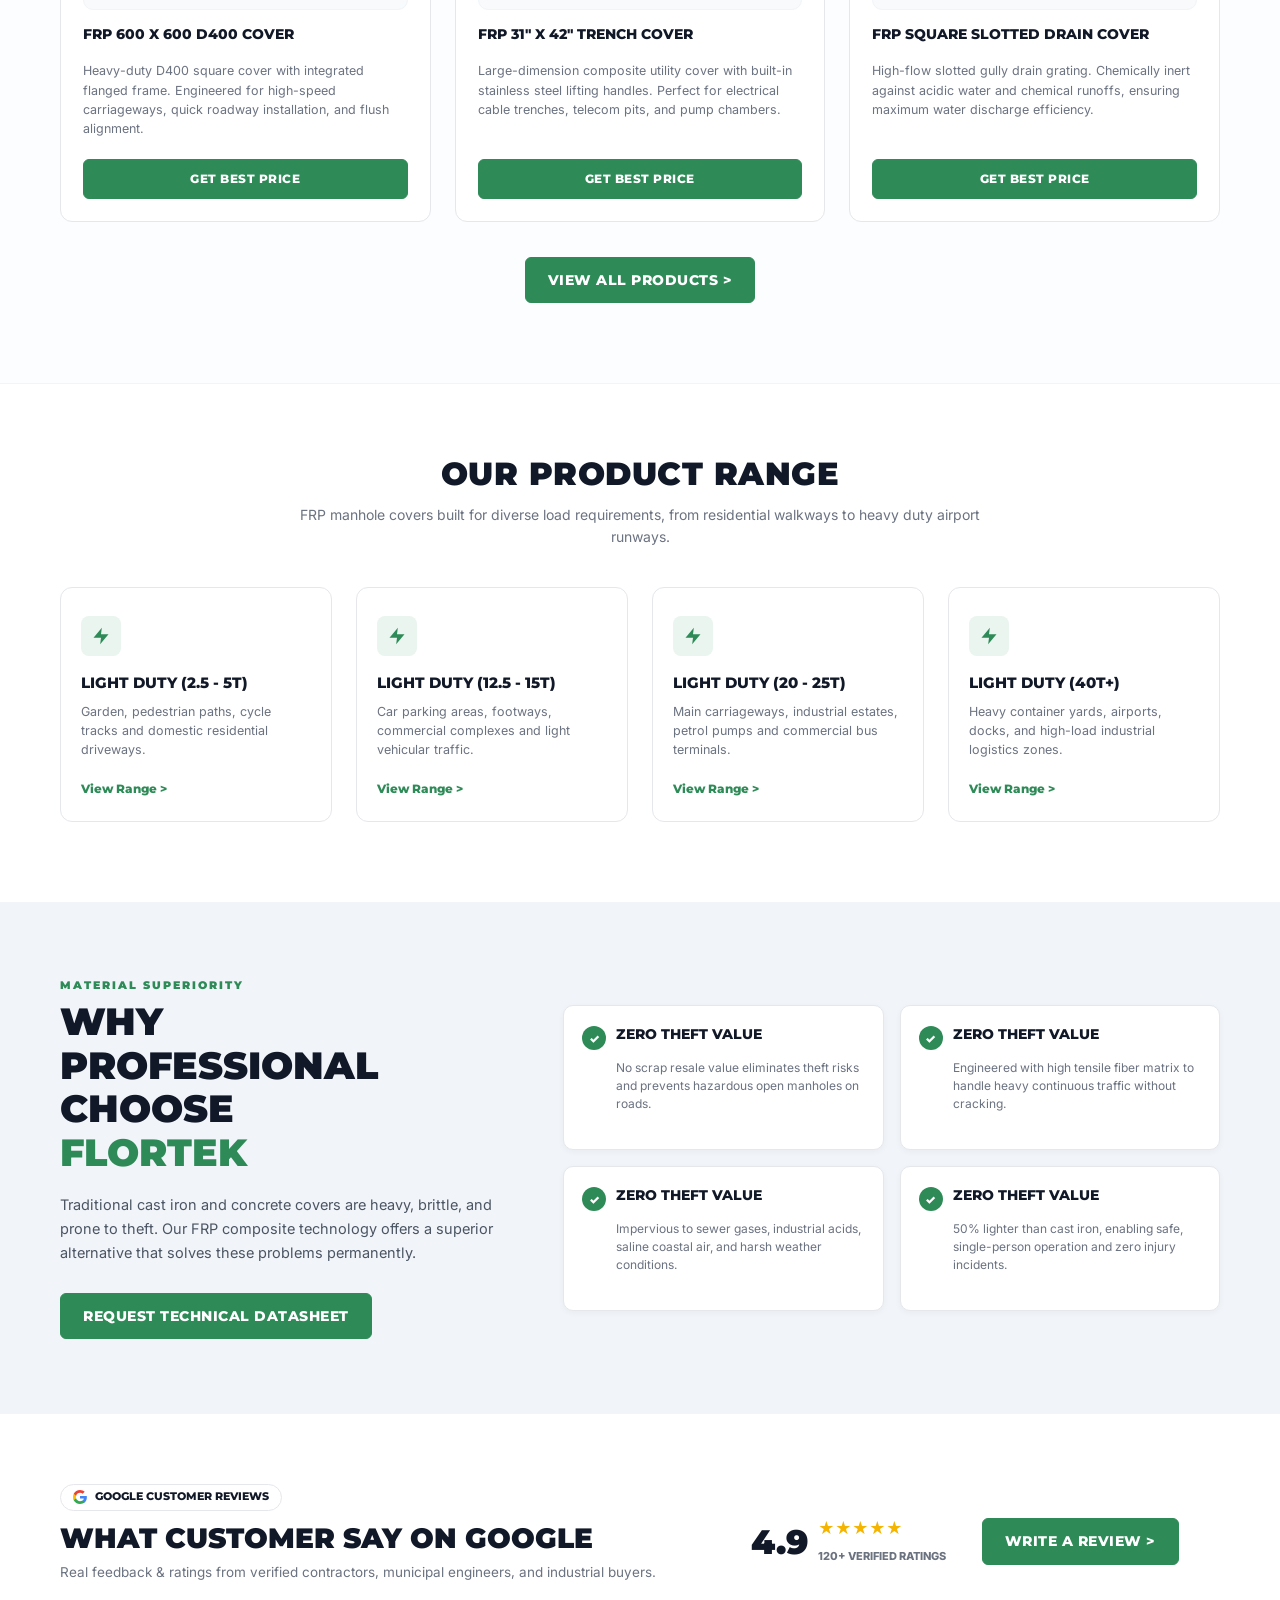
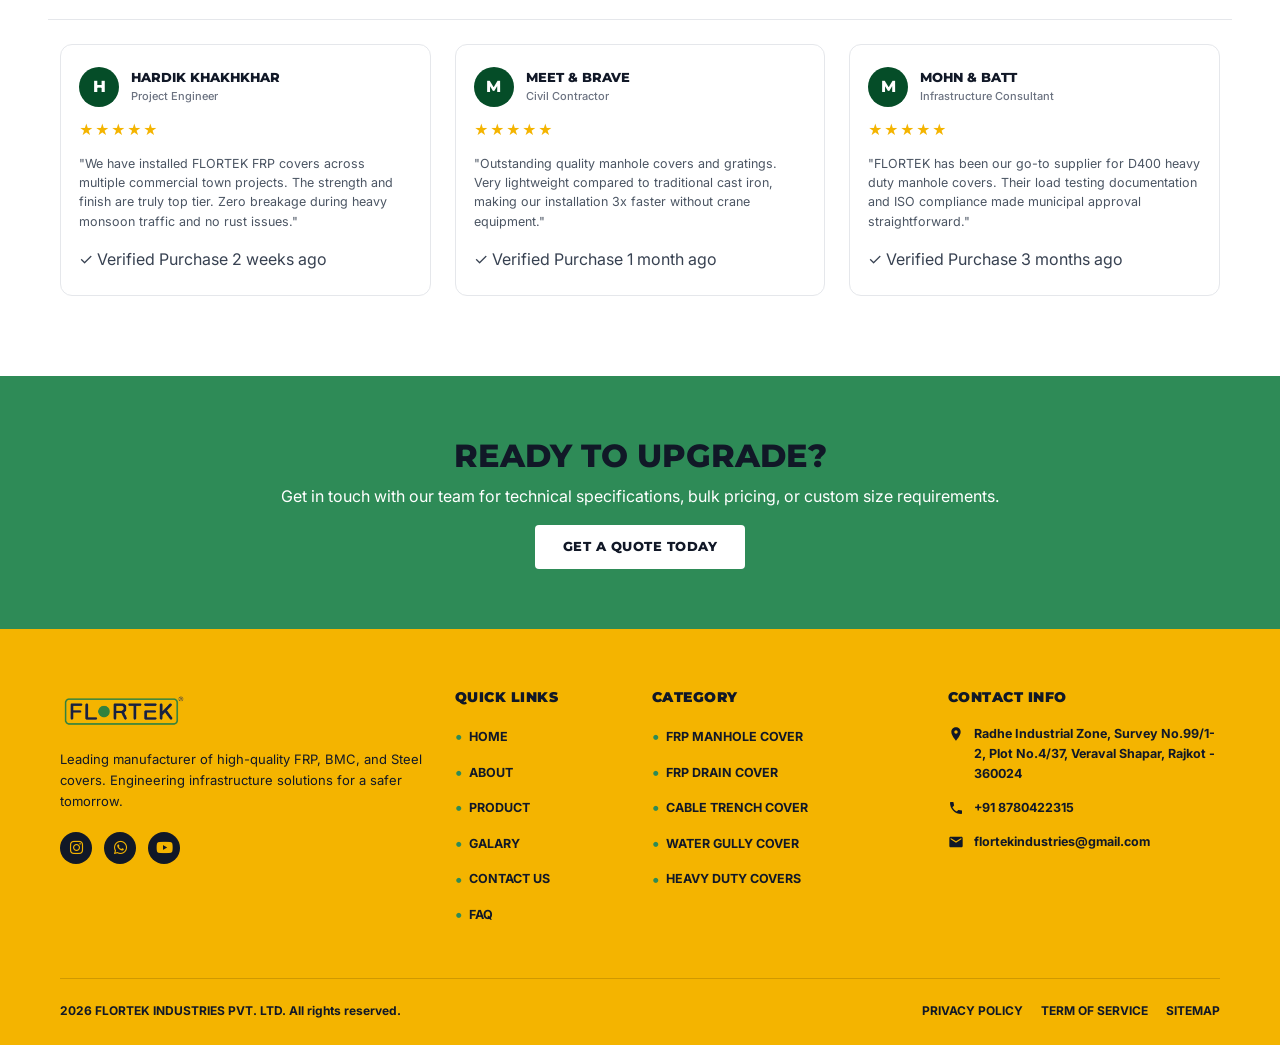
==== commit ab1b5c6b: "Convert website to Bootstrap 5 while preserving exact visual UI design" ====
--- a/index.html
+++ b/index.html
@@ -6,56 +6,45 @@
   <title>FLORTEK INDUSTRIES PVT. LTD. | Premium FRP Manhole Covers &amp; Gratings</title>
   <meta name="description" content="Leading manufacturer of high-performance composite FRP manhole covers, drain gratings, and gully covers built for extreme structural strength and zero theft value.">
   <link rel="icon" type="image/svg+xml" href="images/flortek-logo.svg">
+  <link href="https://cdn.jsdelivr.net/npm/bootstrap@5.3.3/dist/css/bootstrap.min.css" rel="stylesheet" integrity="sha384-QWTKZyjpPEjISv5WaRU9OFeRpok6YctnYmDr5pNlyT2bRjXh0JMhjY6hW+ALEwIH" crossorigin="anonymous">
   <link rel="stylesheet" href="https://cdnjs.cloudflare.com/ajax/libs/font-awesome/6.5.1/css/all.min.css">
   <link rel="stylesheet" href="css/home.css">
 </head>
 <body>
 
-  <!-- ==========================================
-       HEADER & NAVIGATION BAR
-       ========================================== -->
   <header class="top-header">
     <div class="container">
-      <nav class="navbar" aria-label="Main Navigation">
-        <!-- Logo -->
-        <a href="index.html" class="brand-logo-link" aria-label="FLORTEK Industries Homepage">
+      <nav class="navbar navbar-expand-lg" aria-label="Main Navigation">
+        <a href="index.html" class="navbar-brand brand-logo-link" aria-label="FLORTEK Industries Homepage">
           <img src="images/flortek-logo.svg" alt="FLORTEK Logo" class="brand-logo-img">
         </a>
 
-        <!-- CSS Only Mobile Hamburger Toggle -->
-        <input type="checkbox" id="nav-toggle" class="nav-toggle-checkbox" aria-label="Toggle navigation menu">
-        <label for="nav-toggle" class="nav-hamburger">
-          <span></span>
-          <span></span>
-          <span></span>
-        </label>
-
-        <!-- Pill Navigation Menu -->
-        <div class="nav-pill-wrapper">
-          <ul class="nav-links">
-            <li><a href="index.html" class="nav-link active">Home</a></li>
-            <li><a href="about.html" class="nav-link">About</a></li>
-            <li><a href="products.html" class="nav-link">Products</a></li>
-            <li><a href="gallery.html" class="nav-link">Galary</a></li>
-            <li><a href="contact.html" class="nav-link">Contact us</a></li>
-          </ul>
-        </div>
-
-        <!-- Get Quote Action Button -->
-        <a href="inquiry.html" class="btn-header-quote">Get Quote</a>
+        <button class="navbar-toggler" type="button" data-bs-toggle="collapse" data-bs-target="#flortekNav" aria-controls="flortekNav" aria-expanded="false" aria-label="Toggle navigation">
+          <span class="navbar-toggler-icon"></span>
+        </button>
+
+        <div class="collapse navbar-collapse justify-content-center" id="flortekNav">
+          <div class="nav-pill-wrapper">
+            <ul class="navbar-nav nav-links">
+              <li class="nav-item"><a href="index.html" class="nav-link active">Home</a></li>
+              <li class="nav-item"><a href="about.html" class="nav-link">About</a></li>
+              <li class="nav-item"><a href="products.html" class="nav-link">Products</a></li>
+              <li class="nav-item"><a href="gallery.html" class="nav-link">Galary</a></li>
+              <li class="nav-item"><a href="contact.html" class="nav-link">Contact us</a></li>
+            </ul>
+          </div>
+        </div>
+
+        <a href="inquiry.html" class="btn-header-quote d-none d-lg-inline-flex">Get Quote</a>
       </nav>
     </div>
   </header>
 
   <main>
-    <!-- ==========================================
-         HERO SECTION
-         ========================================== -->
     <section class="hero-section">
       <div class="container">
-        <div class="hero-grid">
-          <!-- Hero Left Content -->
-          <div class="hero-content">
+        <div class="row align-items-center hero-grid">
+          <div class="col-lg-6 hero-content">
             <h1 class="hero-title">
               <span class="title-black">ENGINEERING</span>
               <span class="title-green-light">STRUCTURAL</span><br>
@@ -74,20 +63,16 @@
             </div>
           </div>
 
-          <!-- Hero Right Graphic Cluster -->
-          <div class="hero-graphic-col">
-            <img src="./images/hero.png" alt="FLORTEK FRP Manhole Covers &amp; Gratings Ecosystem" class="hero-cluster-img">
-          </div>
-        </div>
-      </div>
-    </section>
-
-    <!-- ==========================================
-         PRODUCT GALLERY SHOWCASE SECTION
-         ========================================== -->
+          <div class="col-lg-6 hero-graphic-col text-center">
+            <img src="./images/hero.png" alt="FLORTEK FRP Manhole Covers &amp; Gratings Ecosystem" class="hero-cluster-img img-fluid">
+          </div>
+        </div>
+      </div>
+    </section>
+
     <section class="gallery-section">
       <div class="container">
-        <div class="section-header-center">
+        <div class="section-header-center text-center">
           <span class="section-tag">THROUGH INNOVATIONS</span>
           <h2 class="section-main-title">PRODUCT GALLERY</h2>
           <p class="section-subtitle">
@@ -95,173 +80,173 @@
           </p>
         </div>
 
-        <div class="product-cards-grid">
-          <!-- Card 1 -->
-          <article class="product-card">
-            <div class="product-card-img-wrap">
-              <img src="images/frp-10x10-white.jpg" alt="FRP 10x10 Light Duty White Manhole Cover" class="product-card-img">
-            </div>
-            <div class="product-card-header">
-              <h3 class="product-card-title">FRP 10" x 10" LIGHT DUTY COVER</h3>
-            
-            </div>
-            <p class="product-card-desc">
-              Light-duty (2.5-T) composite cover engineered for residential inspection chambers, water meters, and gardens. Weatherproof, corrosion-free, with lifting ring.
-            </p>
-            <a href="inquiry.html" class="btn btn-green">GET BEST PRICE</a>
-          </article>
-
-          <!-- Card 2 -->
-          <article class="product-card">
-            <div class="product-card-img-wrap">
-              <img src="images/frp-750x750-d400.jpg" alt="FRP 750x750 D400 Heavy Duty Square Manhole Cover" class="product-card-img">
-            </div>
-            <div class="product-card-header">
-              <h3 class="product-card-title">FRP 750 x 750 D400 COVER</h3>
-              
-            </div>
-            <p class="product-card-desc">
-              Heavy-duty D400 composite cover for highways, industrial parks, and heavy vehicular traffic. Tested to BS EN 124 standards (40-ton load capacity).
-            </p>
-            <a href="inquiry.html" class="btn btn-green">GET BEST PRICE</a>
-          </article>
-
-          <!-- Card 3 -->
-          <article class="product-card">
-            <div class="product-card-img-wrap">
-              <img src="images/frp-circular-600-b125.jpg" alt="FRP 600 Circular Manhole Cover B125" class="product-card-img">
-            </div>
-            <div class="product-card-header">
-              <h3 class="product-card-title">FRP CIRCULAR COVER (Ø600)</h3>
-            </div>
-            <p class="product-card-desc">
-              Precision molded round composite cover (BS EN 124 / B125) with anti-slip tread pattern and dual keyholes. Ideal for municipal sewer and drainage networks.
-            </p>
-            <a href="inquiry.html" class="btn btn-green">GET BEST PRICE</a>
-          </article>
-
-          <!-- Card 4 -->
-          <article class="product-card">
-            <div class="product-card-img-wrap">
-              <img src="images/frp-600x600-d400.jpg" alt="FRP 600x600 Framed Square Manhole Cover D400" class="product-card-img">
-            </div>
-            <div class="product-card-header">
-              <h3 class="product-card-title">FRP 600 x 600 D400 COVER</h3>
-
-            </div>
-            <p class="product-card-desc">
-              Heavy-duty D400 square cover with integrated flanged frame. Engineered for high-speed carriageways, quick roadway installation, and flush alignment.
-            </p>
-            <a href="inquiry.html" class="btn btn-green">GET BEST PRICE</a>
-          </article>
-
-          <!-- Card 5 -->
-          <article class="product-card">
-            <div class="product-card-img-wrap">
-              <img src="images/frp-31x42-heavy.jpg" alt="FRP 31x42 Utility Trench Manhole Cover" class="product-card-img">
-            </div>
-            <div class="product-card-header">
-              <h3 class="product-card-title">FRP 31" x 42" TRENCH COVER</h3>
-            </div>
-            <p class="product-card-desc">
-              Large-dimension composite utility cover with built-in stainless steel lifting handles. Perfect for electrical cable trenches, telecom pits, and pump chambers.
-            </p>
-            <a href="inquiry.html" class="btn btn-green">GET BEST PRICE</a>
-          </article>
-
-          <!-- Card 6 -->
-          <article class="product-card">
-            <div class="product-card-img-wrap">
-              <img src="./images/GULLY COVER-5T-500x500-GRAY.png" alt="FRP Square Slotted Drain Cover" class="product-card-img">
-            </div>
-            <div class="product-card-header">
-              <h3 class="product-card-title">FRP SQUARE SLOTTED DRAIN COVER</h3>
-            </div>
-            <p class="product-card-desc">
-              High-flow slotted gully drain grating. Chemically inert against acidic water and chemical runoffs, ensuring maximum water discharge efficiency.
-            </p>
-            <a href="inquiry.html" class="btn btn-green">GET BEST PRICE</a>
-          </article>
-        </div>
-
-        <div class="gallery-bottom-cta">
+        <div class="row g-4 product-cards-grid">
+          <div class="col-lg-4 col-md-6 col-12">
+            <article class="product-card h-100">
+              <div class="product-card-img-wrap">
+                <img src="images/frp-10x10-white.jpg" alt="FRP 10x10 Light Duty White Manhole Cover" class="product-card-img img-fluid">
+              </div>
+              <div class="product-card-header">
+                <h3 class="product-card-title">FRP 10" x 10" LIGHT DUTY COVER</h3>
+              </div>
+              <p class="product-card-desc">
+                Light-duty (2.5-T) composite cover engineered for residential inspection chambers, water meters, and gardens. Weatherproof, corrosion-free, with lifting ring.
+              </p>
+              <a href="inquiry.html" class="btn btn-green">GET BEST PRICE</a>
+            </article>
+          </div>
+
+          <div class="col-lg-4 col-md-6 col-12">
+            <article class="product-card h-100">
+              <div class="product-card-img-wrap">
+                <img src="images/frp-750x750-d400.jpg" alt="FRP 750x750 D400 Heavy Duty Square Manhole Cover" class="product-card-img img-fluid">
+              </div>
+              <div class="product-card-header">
+                <h3 class="product-card-title">FRP 750 x 750 D400 COVER</h3>
+              </div>
+              <p class="product-card-desc">
+                Heavy-duty D400 composite cover for highways, industrial parks, and heavy vehicular traffic. Tested to BS EN 124 standards (40-ton load capacity).
+              </p>
+              <a href="inquiry.html" class="btn btn-green">GET BEST PRICE</a>
+            </article>
+          </div>
+
+          <div class="col-lg-4 col-md-6 col-12">
+            <article class="product-card h-100">
+              <div class="product-card-img-wrap">
+                <img src="images/frp-circular-600-b125.jpg" alt="FRP 600 Circular Manhole Cover B125" class="product-card-img img-fluid">
+              </div>
+              <div class="product-card-header">
+                <h3 class="product-card-title">FRP CIRCULAR COVER (Ø600)</h3>
+              </div>
+              <p class="product-card-desc">
+                Precision molded round composite cover (BS EN 124 / B125) with anti-slip tread pattern and dual keyholes. Ideal for municipal sewer and drainage networks.
+              </p>
+              <a href="inquiry.html" class="btn btn-green">GET BEST PRICE</a>
+            </article>
+          </div>
+
+          <div class="col-lg-4 col-md-6 col-12">
+            <article class="product-card h-100">
+              <div class="product-card-img-wrap">
+                <img src="images/frp-600x600-d400.jpg" alt="FRP 600x600 Framed Square Manhole Cover D400" class="product-card-img img-fluid">
+              </div>
+              <div class="product-card-header">
+                <h3 class="product-card-title">FRP 600 x 600 D400 COVER</h3>
+              </div>
+              <p class="product-card-desc">
+                Heavy-duty D400 square cover with integrated flanged frame. Engineered for high-speed carriageways, quick roadway installation, and flush alignment.
+              </p>
+              <a href="inquiry.html" class="btn btn-green">GET BEST PRICE</a>
+            </article>
+          </div>
+
+          <div class="col-lg-4 col-md-6 col-12">
+            <article class="product-card h-100">
+              <div class="product-card-img-wrap">
+                <img src="images/frp-31x42-heavy.jpg" alt="FRP 31x42 Utility Trench Manhole Cover" class="product-card-img img-fluid">
+              </div>
+              <div class="product-card-header">
+                <h3 class="product-card-title">FRP 31" x 42" TRENCH COVER</h3>
+              </div>
+              <p class="product-card-desc">
+                Large-dimension composite utility cover with built-in stainless steel lifting handles. Perfect for electrical cable trenches, telecom pits, and pump chambers.
+              </p>
+              <a href="inquiry.html" class="btn btn-green">GET BEST PRICE</a>
+            </article>
+          </div>
+
+          <div class="col-lg-4 col-md-6 col-12">
+            <article class="product-card h-100">
+              <div class="product-card-img-wrap">
+                <img src="./images/GULLY COVER-5T-500x500-GRAY.png" alt="FRP Square Slotted Drain Cover" class="product-card-img img-fluid">
+              </div>
+              <div class="product-card-header">
+                <h3 class="product-card-title">FRP SQUARE SLOTTED DRAIN COVER</h3>
+              </div>
+              <p class="product-card-desc">
+                High-flow slotted gully drain grating. Chemically inert against acidic water and chemical runoffs, ensuring maximum water discharge efficiency.
+              </p>
+              <a href="inquiry.html" class="btn btn-green">GET BEST PRICE</a>
+            </article>
+          </div>
+        </div>
+
+        <div class="gallery-bottom-cta text-center mt-4">
           <a href="products.html" class="btn btn-green">VIEW ALL PRODUCTS &gt;</a>
         </div>
       </div>
     </section>
 
-    <!-- ==========================================
-         OUR PRODUCT RANGE (LOAD RATINGS)
-         ========================================== -->
     <section class="range-section">
       <div class="container">
-        <div class="section-header-center">
+        <div class="section-header-center text-center">
           <h2 class="section-main-title">OUR PRODUCT RANGE</h2>
           <p class="section-subtitle">
             FRP manhole covers built for diverse load requirements, from residential walkways to heavy duty airport runways.
           </p>
         </div>
 
-        <div class="range-grid">
-          <!-- Range Card 1 -->
-          <article class="range-card">
-            <div class="range-icon-box">
-              <svg viewBox="0 0 24 24" fill="currentColor"><path d="M13 2L3 14h9l-1 8 10-12h-9l1-8z"/></svg>
-            </div>
-            <h3 class="range-card-title">LIGHT DUTY (2.5 - 5T)</h3>
-            <p class="range-card-desc">
-              Garden, pedestrian paths, cycle tracks and domestic residential driveways.
-            </p>
-            <a href="products.html" class="range-card-link">View Range &gt;</a>
-          </article>
-
-          <!-- Range Card 2 -->
-          <article class="range-card">
-            <div class="range-icon-box">
-              <svg viewBox="0 0 24 24" fill="currentColor"><path d="M13 2L3 14h9l-1 8 10-12h-9l1-8z"/></svg>
-            </div>
-            <h3 class="range-card-title">LIGHT DUTY (12.5 - 15T)</h3>
-            <p class="range-card-desc">
-              Car parking areas, footways, commercial complexes and light vehicular traffic.
-            </p>
-            <a href="products.html" class="range-card-link">View Range &gt;</a>
-          </article>
-
-          <!-- Range Card 3 -->
-          <article class="range-card">
-            <div class="range-icon-box">
-              <svg viewBox="0 0 24 24" fill="currentColor"><path d="M13 2L3 14h9l-1 8 10-12h-9l1-8z"/></svg>
-            </div>
-            <h3 class="range-card-title">LIGHT DUTY (20 - 25T)</h3>
-            <p class="range-card-desc">
-              Main carriageways, industrial estates, petrol pumps and commercial bus terminals.
-            </p>
-            <a href="products.html" class="range-card-link">View Range &gt;</a>
-          </article>
-
-          <!-- Range Card 4 -->
-          <article class="range-card">
-            <div class="range-icon-box">
-              <svg viewBox="0 0 24 24" fill="currentColor"><path d="M13 2L3 14h9l-1 8 10-12h-9l1-8z"/></svg>
-            </div>
-            <h3 class="range-card-title">LIGHT DUTY (40T+)</h3>
-            <p class="range-card-desc">
-              Heavy container yards, airports, docks, and high-load industrial logistics zones.
-            </p>
-            <a href="products.html" class="range-card-link">View Range &gt;</a>
-          </article>
-        </div>
-      </div>
-    </section>
-
-    <!-- ==========================================
-         MATERIAL SUPERIORITY / WHY CHOOSE FLORTEK
-         ========================================== -->
+        <div class="row g-4 range-grid">
+          <div class="col-lg-3 col-md-6 col-12">
+            <article class="range-card h-100">
+              <div class="range-icon-box">
+                <svg viewBox="0 0 24 24" fill="currentColor"><path d="M13 2L3 14h9l-1 8 10-12h-9l1-8z"/></svg>
+              </div>
+              <h3 class="range-card-title">LIGHT DUTY (2.5 - 5T)</h3>
+              <p class="range-card-desc">
+                Garden, pedestrian paths, cycle tracks and domestic residential driveways.
+              </p>
+              <a href="products.html" class="range-card-link">View Range &gt;</a>
+            </article>
+          </div>
+
+          <div class="col-lg-3 col-md-6 col-12">
+            <article class="range-card h-100">
+              <div class="range-icon-box">
+                <svg viewBox="0 0 24 24" fill="currentColor"><path d="M13 2L3 14h9l-1 8 10-12h-9l1-8z"/></svg>
+              </div>
+              <h3 class="range-card-title">LIGHT DUTY (12.5 - 15T)</h3>
+              <p class="range-card-desc">
+                Car parking areas, footways, commercial complexes and light vehicular traffic.
+              </p>
+              <a href="products.html" class="range-card-link">View Range &gt;</a>
+            </article>
+          </div>
+
+          <div class="col-lg-3 col-md-6 col-12">
+            <article class="range-card h-100">
+              <div class="range-icon-box">
+                <svg viewBox="0 0 24 24" fill="currentColor"><path d="M13 2L3 14h9l-1 8 10-12h-9l1-8z"/></svg>
+              </div>
+              <h3 class="range-card-title">LIGHT DUTY (20 - 25T)</h3>
+              <p class="range-card-desc">
+                Main carriageways, industrial estates, petrol pumps and commercial bus terminals.
+              </p>
+              <a href="products.html" class="range-card-link">View Range &gt;</a>
+            </article>
+          </div>
+
+          <div class="col-lg-3 col-md-6 col-12">
+            <article class="range-card h-100">
+              <div class="range-icon-box">
+                <svg viewBox="0 0 24 24" fill="currentColor"><path d="M13 2L3 14h9l-1 8 10-12h-9l1-8z"/></svg>
+              </div>
+              <h3 class="range-card-title">LIGHT DUTY (40T+)</h3>
+              <p class="range-card-desc">
+                Heavy container yards, airports, docks, and high-load industrial logistics zones.
+              </p>
+              <a href="products.html" class="range-card-link">View Range &gt;</a>
+            </article>
+          </div>
+        </div>
+      </div>
+    </section>
+
     <section class="superiority-section">
       <div class="container">
-        <div class="superiority-grid">
-          <!-- Left Column -->
-          <div class="superiority-content">
+        <div class="row g-5 align-items-center superiority-grid">
+          <div class="col-lg-5 superiority-content">
             <span class="section-tag">MATERIAL SUPERIORITY</span>
             <h2 class="superiority-title">
               WHY<br>
@@ -275,64 +260,65 @@
             <a href="inquiry.html" class="btn btn-green">REQUEST TECHNICAL DATASHEET</a>
           </div>
 
-          <!-- Right Column 2x2 Features Grid -->
-          <div class="features-2x2-grid">
-            <!-- Feature 1 -->
-            <div class="feature-card">
-              <div class="feature-icon-title">
-                <span class="feature-check-icon">✓</span>
-                <h3 class="feature-title">ZERO THEFT VALUE</h3>
-              </div>
-              <p class="feature-desc">
-                No scrap resale value eliminates theft risks and prevents hazardous open manholes on roads.
-              </p>
+          <div class="col-lg-7">
+            <div class="row g-3 features-2x2-grid">
+              <div class="col-sm-6 col-12">
+                <div class="feature-card h-100">
+                  <div class="feature-icon-title">
+                    <span class="feature-check-icon">✓</span>
+                    <h3 class="feature-title">ZERO THEFT VALUE</h3>
+                  </div>
+                  <p class="feature-desc">
+                    No scrap resale value eliminates theft risks and prevents hazardous open manholes on roads.
+                  </p>
+                </div>
+              </div>
+
+              <div class="col-sm-6 col-12">
+                <div class="feature-card h-100">
+                  <div class="feature-icon-title">
+                    <span class="feature-check-icon">✓</span>
+                    <h3 class="feature-title">ZERO THEFT VALUE</h3>
+                  </div>
+                  <p class="feature-desc">
+                    Engineered with high tensile fiber matrix to handle heavy continuous traffic without cracking.
+                  </p>
+                </div>
+              </div>
+
+              <div class="col-sm-6 col-12">
+                <div class="feature-card h-100">
+                  <div class="feature-icon-title">
+                    <span class="feature-check-icon">✓</span>
+                    <h3 class="feature-title">ZERO THEFT VALUE</h3>
+                  </div>
+                  <p class="feature-desc">
+                    Impervious to sewer gases, industrial acids, saline coastal air, and harsh weather conditions.
+                  </p>
+                </div>
+              </div>
+
+              <div class="col-sm-6 col-12">
+                <div class="feature-card h-100">
+                  <div class="feature-icon-title">
+                    <span class="feature-check-icon">✓</span>
+                    <h3 class="feature-title">ZERO THEFT VALUE</h3>
+                  </div>
+                  <p class="feature-desc">
+                    50% lighter than cast iron, enabling safe, single-person operation and zero injury incidents.
+                  </p>
+                </div>
+              </div>
             </div>
-
-            <!-- Feature 2 -->
-            <div class="feature-card">
-              <div class="feature-icon-title">
-                <span class="feature-check-icon">✓</span>
-                <h3 class="feature-title">ZERO THEFT VALUE</h3>
-              </div>
-              <p class="feature-desc">
-                Engineered with high tensile fiber matrix to handle heavy continuous traffic without cracking.
-              </p>
-            </div>
-
-            <!-- Feature 3 -->
-            <div class="feature-card">
-              <div class="feature-icon-title">
-                <span class="feature-check-icon">✓</span>
-                <h3 class="feature-title">ZERO THEFT VALUE</h3>
-              </div>
-              <p class="feature-desc">
-                Impervious to sewer gases, industrial acids, saline coastal air, and harsh weather conditions.
-              </p>
-            </div>
-
-            <!-- Feature 4 -->
-            <div class="feature-card">
-              <div class="feature-icon-title">
-                <span class="feature-check-icon">✓</span>
-                <h3 class="feature-title">ZERO THEFT VALUE</h3>
-              </div>
-              <p class="feature-desc">
-                50% lighter than cast iron, enabling safe, single-person operation and zero injury incidents.
-              </p>
-            </div>
-          </div>
-        </div>
-      </div>
-    </section>
-
-    <!-- ==========================================
-         GOOGLE REVIEWS SECTION
-         ========================================== -->
+          </div>
+        </div>
+      </div>
+    </section>
+
     <section class="reviews-section">
       <div class="container">
-        <!-- Header Bar -->
-        <div class="reviews-header-bar">
-          <div class="reviews-header-left">
+        <div class="row align-items-center reviews-header-bar mb-4">
+          <div class="col-lg-7 reviews-header-left">
             <div class="google-badge">
               <svg class="google-icon" viewBox="0 0 24 24">
                 <path fill="#4285F4" d="M23.745 12.27c0-.7-.06-1.4-.19-2.07H12v4.51h6.6c-.29 1.52-1.14 2.82-2.4 3.68v3.05h3.88c2.27-2.09 3.665-5.17 3.665-9.17z"/>
@@ -348,84 +334,83 @@
             </p>
           </div>
 
-          <div class="reviews-header-right">
-            <div class="rating-score-box">
+          <div class="col-lg-5 text-lg-end mt-3 mt-lg-0 reviews-header-right">
+            <div class="rating-score-box d-inline-flex align-items-center text-start">
               <span class="score-num">4.9</span>
               <div>
                 <div class="stars-container">★★★★★</div>
                 <span style="font-size: 11px; font-weight: 800; color: #6b7280;">120+ VERIFIED RATINGS</span>
               </div>
             </div>
-            <a href="contact.html" class="btn btn-green">WRITE A REVIEW &gt;</a>
-          </div>
-        </div>
-
-        <!-- 3 Review Cards -->
-        <div class="reviews-cards-grid">
-          <!-- Review 1 -->
-          <article class="review-card">
-            <div class="reviewer-profile">
-              <div class="reviewer-avatar">H</div>
-              <div>
-                <h3 class="reviewer-name">HARDIK KHAKHKHAR</h3>
-                <span class="reviewer-role">Project Engineer</span>
-              </div>
-            </div>
-            <div class="review-stars">★★★★★</div>
-            <p class="review-text">
-              "We have installed FLORTEK FRP covers across multiple commercial town projects. The strength and finish are truly top tier. Zero breakage during heavy monsoon traffic and no rust issues."
-            </p>
-            <div class="review-footer">
-              <span>✓ Verified Purchase</span>
-              <span class="review-date">2 weeks ago</span>
-            </div>
-          </article>
-
-          <!-- Review 2 -->
-          <article class="review-card">
-            <div class="reviewer-profile">
-              <div class="reviewer-avatar">M</div>
-              <div>
-                <h3 class="reviewer-name">MEET &amp; BRAVE</h3>
-                <span class="reviewer-role">Civil Contractor</span>
-              </div>
-            </div>
-            <div class="review-stars">★★★★★</div>
-            <p class="review-text">
-              "Outstanding quality manhole covers and gratings. Very lightweight compared to traditional cast iron, making our installation 3x faster without crane equipment."
-            </p>
-            <div class="review-footer">
-              <span>✓ Verified Purchase</span>
-              <span class="review-date">1 month ago</span>
-            </div>
-          </article>
-
-          <!-- Review 3 -->
-          <article class="review-card">
-            <div class="reviewer-profile">
-              <div class="reviewer-avatar">M</div>
-              <div>
-                <h3 class="reviewer-name">MOHN &amp; BATT</h3>
-                <span class="reviewer-role">Infrastructure Consultant</span>
-              </div>
-            </div>
-            <div class="review-stars">★★★★★</div>
-            <p class="review-text">
-              "FLORTEK has been our go-to supplier for D400 heavy duty manhole covers. Their load testing documentation and ISO compliance made municipal approval straightforward."
-            </p>
-            <div class="review-footer">
-              <span>✓ Verified Purchase</span>
-              <span class="review-date">3 months ago</span>
-            </div>
-          </article>
-        </div>
-      </div>
-    </section>
-
-    <!-- ==========================================
-         CALL TO ACTION (READY TO UPGRADE) BANNER
-         ========================================== -->
-    <section class="cta-banner-section">
+            <a href="contact.html" class="btn btn-green ms-lg-3 mt-2 mt-sm-0">WRITE A REVIEW &gt;</a>
+          </div>
+        </div>
+
+        <div class="row g-4 reviews-cards-grid">
+          <div class="col-lg-4 col-md-6 col-12">
+            <article class="review-card h-100">
+              <div class="reviewer-profile">
+                <div class="reviewer-avatar">H</div>
+                <div>
+                  <h3 class="reviewer-name">HARDIK KHAKHKHAR</h3>
+                  <span class="reviewer-role">Project Engineer</span>
+                </div>
+              </div>
+              <div class="review-stars">★★★★★</div>
+              <p class="review-text">
+                "We have installed FLORTEK FRP covers across multiple commercial town projects. The strength and finish are truly top tier. Zero breakage during heavy monsoon traffic and no rust issues."
+              </p>
+              <div class="review-footer">
+                <span>✓ Verified Purchase</span>
+                <span class="review-date">2 weeks ago</span>
+              </div>
+            </article>
+          </div>
+
+          <div class="col-lg-4 col-md-6 col-12">
+            <article class="review-card h-100">
+              <div class="reviewer-profile">
+                <div class="reviewer-avatar">M</div>
+                <div>
+                  <h3 class="reviewer-name">MEET &amp; BRAVE</h3>
+                  <span class="reviewer-role">Civil Contractor</span>
+                </div>
+              </div>
+              <div class="review-stars">★★★★★</div>
+              <p class="review-text">
+                "Outstanding quality manhole covers and gratings. Very lightweight compared to traditional cast iron, making our installation 3x faster without crane equipment."
+              </p>
+              <div class="review-footer">
+                <span>✓ Verified Purchase</span>
+                <span class="review-date">1 month ago</span>
+              </div>
+            </article>
+          </div>
+
+          <div class="col-lg-4 col-md-6 col-12">
+            <article class="review-card h-100">
+              <div class="reviewer-profile">
+                <div class="reviewer-avatar">M</div>
+                <div>
+                  <h3 class="reviewer-name">MOHN &amp; BATT</h3>
+                  <span class="reviewer-role">Infrastructure Consultant</span>
+                </div>
+              </div>
+              <div class="review-stars">★★★★★</div>
+              <p class="review-text">
+                "FLORTEK has been our go-to supplier for D400 heavy duty manhole covers. Their load testing documentation and ISO compliance made municipal approval straightforward."
+              </p>
+              <div class="review-footer">
+                <span>✓ Verified Purchase</span>
+                <span class="review-date">3 months ago</span>
+              </div>
+            </article>
+          </div>
+        </div>
+      </div>
+    </section>
+
+    <section class="cta-banner-section text-center">
       <div class="container">
         <h2 class="cta-title">READY TO UPGRADE?</h2>
         <p class="cta-subtitle">
@@ -436,13 +421,10 @@
     </section>
   </main>
 
-  <!-- ==========================================
-       FOOTER
-       ========================================== -->
   <footer class="site-footer">
     <div class="container">
-      <div class="footer-top-grid">
-        <div class="footer-col">
+      <div class="row g-4 footer-top-grid">
+        <div class="col-lg-4 col-md-6 col-12 footer-col">
           <img src="images/flortek-logo.svg" alt="FLORTEK Logo" class="footer-brand-logo">
           <p class="footer-bio">
             Leading manufacturer of high-quality FRP, BMC, and Steel covers. Engineering infrastructure solutions for a safer tomorrow.
@@ -454,7 +436,7 @@
           </div>
         </div>
 
-        <div class="footer-col">
+        <div class="col-lg-2 col-md-6 col-12 footer-col">
           <h4 class="footer-col-title">QUICK LINKS</h4>
           <ul class="footer-links-list">
             <li><a href="index.html">HOME</a></li>
@@ -466,7 +448,7 @@
           </ul>
         </div>
 
-        <div class="footer-col">
+        <div class="col-lg-3 col-md-6 col-12 footer-col">
           <h4 class="footer-col-title">CATEGORY</h4>
           <ul class="footer-links-list">
             <li><a href="products.html">FRP MANHOLE COVER</a></li>
@@ -477,7 +459,7 @@
           </ul>
         </div>
 
-        <div class="footer-col">
+        <div class="col-lg-3 col-md-6 col-12 footer-col">
           <h4 class="footer-col-title">CONTACT INFO</h4>
           <ul class="footer-contact-list">
             <li class="footer-contact-item">
@@ -496,7 +478,7 @@
         </div>
       </div>
 
-      <div class="footer-bottom-bar">
+      <div class="footer-bottom-bar d-flex flex-wrap justify-content-between align-items-center">
         <span>2026 FLORTEK INDUSTRIES PVT. LTD. All rights reserved.</span>
         <div class="footer-bottom-links">
           <a href="about.html">PRIVACY POLICY</a>
@@ -507,5 +489,7 @@
     </div>
   </footer>
 
+  <script src="https://cdn.jsdelivr.net/npm/bootstrap@5.3.3/dist/js/bootstrap.bundle.min.js" integrity="sha384-YvpcrYf0tY3lHB60NNkmXc5s9fDVZLESaAA55NDzOxhy9GkcIdslK1eN7N6jIeHz" crossorigin="anonymous"></script>
+
 </body>
 </html>
--- a/css/home.css
+++ b/css/home.css
@@ -1,9 +1,6 @@
 @import url('https://fonts.googleapis.com/css2?family=Montserrat:wght@400;500;600;700;800;900&family=Inter:wght@400;500;600;700&display=swap');
 @import url('https://cdnjs.cloudflare.com/ajax/libs/font-awesome/6.5.1/css/all.min.css');
 
-/* ==================================================
-   HOME PAGE CSS (NO CSS VARIABLES - DIRECT VALUES)
-   ================================================== */
 * {
   margin: 0;
   padding: 0;
@@ -26,7 +23,7 @@
 }
 
 a {
-  text-decoration: none;
+  text-decoration: none !important;
   color: inherit;
   transition: all 0.25s ease-in-out;
 }
@@ -39,6 +36,8 @@
 
 ul, ol {
   list-style: none;
+  padding-left: 0;
+  margin-bottom: 0;
 }
 
 .container {
@@ -50,9 +49,6 @@
   padding-right: 20px;
 }
 
-/* ==================================================
-   HEADER & NAVBAR
-   ================================================== */
 .top-header {
   background-color: #F4B400;
   width: 100%;
@@ -67,6 +63,12 @@
   align-items: center;
   justify-content: space-between;
   height: 72px;
+  padding: 0;
+}
+
+.navbar-brand {
+  padding: 0;
+  margin: 0;
 }
 
 .brand-logo-img {
@@ -87,31 +89,34 @@
   display: flex;
   align-items: center;
   gap: 4px;
+  margin-bottom: 0;
+  padding-left: 0;
 }
 
 .nav-link {
-  padding: 8px 18px;
+  padding: 8px 18px !important;
   font-family: 'Montserrat', sans-serif;
   font-size: 13.5px;
   font-weight: 700;
-  color: #111827;
+  color: #111827 !important;
   border-radius: 9999px;
   transition: all 0.2s ease-in-out;
+  display: inline-block;
 }
 
 .nav-link:hover {
-  color: #2E8B57;
+  color: #2E8B57 !important;
   background-color: rgba(255, 255, 255, 0.7);
 }
 
 .nav-link.active {
-  background-color: #2E8B57;
-  color: #ffffff;
+  background-color: #2E8B57 !important;
+  color: #ffffff !important;
 }
 
 .btn-header-quote {
   background-color: #2E8B57;
-  color: #ffffff;
+  color: #ffffff !important;
   font-family: 'Montserrat', sans-serif;
   font-size: 13.5px;
   font-weight: 800;
@@ -149,19 +154,13 @@
   border-radius: 2px;
 }
 
-/* ==================================================
-   HERO SECTION
-   ================================================== */
 .hero-section {
   padding: 65px 0 75px;
   background-color: #ffffff;
 }
 
 .hero-grid {
-  display: grid;
-  grid-template-columns: 1.15fr 0.85fr;
-  gap: 40px;
-  align-items: center;
+  margin-bottom: 0;
 }
 
 .hero-title {
@@ -220,7 +219,7 @@
 
 .btn-green {
   background-color: #2E8B57;
-  color: #ffffff;
+  color: #ffffff !important;
   border: 1px solid #2E8B57;
 }
 
@@ -232,7 +231,7 @@
 
 .btn-yellow {
   background-color: #F4B400;
-  color: #111827;
+  color: #111827 !important;
   border: 1px solid #F4B400;
 }
 
@@ -244,7 +243,7 @@
 
 .btn-outline {
   background-color: #ffffff;
-  color: #111827;
+  color: #111827 !important;
   border: 1px solid #e5e7eb;
 }
 
@@ -261,9 +260,6 @@
   filter: drop-shadow(0 15px 25px rgba(0, 0, 0, 0.08));
 }
 
-/* ==================================================
-   PRODUCT GALLERY SHOWCASE SECTION
-   ================================================== */
 .gallery-section {
   padding: 70px 0 80px;
   background-color: #fcfdfe;
@@ -303,9 +299,6 @@
 }
 
 .product-cards-grid {
-  display: grid;
-  grid-template-columns: repeat(3, 1fr);
-  gap: 24px;
   margin-bottom: 35px;
 }
 
@@ -394,9 +387,6 @@
   text-align: center;
 }
 
-/* ==================================================
-   OUR PRODUCT RANGE (LOAD RATINGS)
-   ================================================== */
 .range-section {
   padding: 70px 0 80px;
   background-color: #ffffff;
@@ -404,9 +394,7 @@
 }
 
 .range-grid {
-  display: grid;
-  grid-template-columns: repeat(4, 1fr);
-  gap: 20px;
+  margin-bottom: 0;
 }
 
 .range-card {
@@ -469,22 +457,16 @@
 }
 
 .range-card-link:hover {
-  text-decoration: underline;
-}
-
-/* ==================================================
-   MATERIAL SUPERIORITY / WHY CHOOSE FLORTEK
-   ================================================== */
+  text-decoration: underline !important;
+}
+
 .superiority-section {
   padding: 75px 0;
   background-color: #f1f5f9;
 }
 
 .superiority-grid {
-  display: grid;
-  grid-template-columns: 1fr 1.15fr;
-  gap: 45px;
-  align-items: center;
+  margin-bottom: 0;
 }
 
 .superiority-title {
@@ -507,9 +489,7 @@
 }
 
 .features-2x2-grid {
-  display: grid;
-  grid-template-columns: repeat(2, 1fr);
-  gap: 16px;
+  margin-bottom: 0;
 }
 
 .feature-card {
@@ -555,20 +535,12 @@
   padding-left: 34px;
 }
 
-/* ==================================================
-   GOOGLE REVIEWS SECTION
-   ================================================== */
 .reviews-section {
   padding: 70px 0 80px;
   background-color: #ffffff;
 }
 
 .reviews-header-bar {
-  display: flex;
-  align-items: center;
-  justify-content: space-between;
-  flex-wrap: wrap;
-  gap: 20px;
   margin-bottom: 35px;
   padding-bottom: 20px;
   border-bottom: 1px solid #e5e7eb;
@@ -636,9 +608,7 @@
 }
 
 .reviews-cards-grid {
-  display: grid;
-  grid-template-columns: repeat(3, 1fr);
-  gap: 20px;
+  margin-bottom: 0;
 }
 
 .review-card {
@@ -661,93 +631,76 @@
   width: 40px;
   height: 40px;
   border-radius: 50%;
-  background-color: #2E8B57;
+  background-color: #054d28;
   color: #ffffff;
   font-family: 'Montserrat', sans-serif;
+  font-weight: 800;
   font-size: 16px;
-  font-weight: 800;
   display: flex;
   align-items: center;
   justify-content: center;
+  flex-shrink: 0;
 }
 
 .reviewer-name {
-  font-size: 13.5px;
-  font-weight: 800;
-  color: #111827;
-  text-transform: uppercase;
+  font-size: 13px;
+  font-weight: 800;
+  color: #111827;
+  margin-bottom: 2px;
 }
 
 .reviewer-role {
   font-size: 11px;
   color: #6b7280;
+  font-weight: 500;
+  display: block;
 }
 
 .review-stars {
   color: #F4B400;
   font-size: 14px;
-  margin-bottom: 10px;
+  margin-bottom: 12px;
+  letter-spacing: 1px;
 }
 
 .review-text {
   font-size: 12.5px;
-  color: #374151;
+  color: #4b5563;
   line-height: 1.55;
-  margin-bottom: 18px;
-  flex-grow: 1;
-}
-
-.review-footer {
-  display: flex;
-  align-items: center;
-  justify-content: space-between;
-  font-size: 11.5px;
-  color: #2E8B57;
-  font-weight: 700;
-  border-top: 1px solid #f1f5f9;
-  padding-top: 12px;
-}
-
-.review-date {
-  color: #9ca3af;
-  font-weight: 500;
-}
-
-/* ==================================================
-   READY TO UPGRADE BANNER
-   ================================================== */
+}
+
 .cta-banner-section {
   background-color: #2E8B57;
-  padding: 55px 0;
+  padding: 60px 0;
+  color: #ffffff;
   text-align: center;
+}
+
+.cta-banner-title {
+  font-size: 34px;
+  font-weight: 900;
+  text-transform: uppercase;
   color: #ffffff;
-}
-
-.cta-title {
-  font-size: 32px;
-  font-weight: 900;
-  text-transform: uppercase;
-  color: #ffffff;
-  margin-bottom: 10px;
+  margin-bottom: 8px;
   letter-spacing: 0.5px;
 }
 
-.cta-subtitle {
-  font-size: 14.5px;
+.cta-banner-sub {
+  font-family: 'Montserrat', sans-serif;
+  font-size: 12px;
+  font-weight: 800;
   color: rgba(255, 255, 255, 0.9);
-  line-height: 1.55;
+  text-transform: uppercase;
+  letter-spacing: 1px;
   margin-bottom: 24px;
-  max-width: 650px;
-  margin-left: auto;
-  margin-right: auto;
 }
 
 .btn-cta-white {
   background-color: #ffffff;
-  color: #2E8B57;
-  font-family: 'Montserrat', sans-serif;
-  font-weight: 900;
-  font-size: 13px;
+  color: #111827 !important;
+  font-family: 'Montserrat', sans-serif;
+  font-size: 12.5px;
+  font-weight: 800;
   padding: 12px 28px;
   border-radius: 4px;
   display: inline-block;
@@ -760,9 +713,6 @@
   transform: translateY(-2px);
 }
 
-/* ==================================================
-   FOOTER
-   ================================================== */
 .site-footer {
   background-color: #F4B400;
   padding: 60px 0 25px;
@@ -770,9 +720,6 @@
 }
 
 .footer-top-grid {
-  display: grid;
-  grid-template-columns: 1.3fr 0.9fr 1.1fr 1.2fr;
-  gap: 40px;
   margin-bottom: 50px;
 }
 
@@ -799,7 +746,7 @@
   height: 32px;
   border-radius: 50%;
   background-color: #111827;
-  color: #F4B400;
+  color: #F4B400 !important;
   display: flex;
   align-items: center;
   justify-content: center;
@@ -819,7 +766,7 @@
 
 .social-icon-circle:hover {
   background-color: #2E8B57;
-  color: #ffffff;
+  color: #ffffff !important;
 }
 
 .social-icon-circle:hover i {
@@ -887,10 +834,7 @@
 .footer-bottom-bar {
   border-top: 1px solid rgba(0, 0, 0, 0.15);
   padding-top: 22px;
-  display: flex;
-  justify-content: space-between;
-  align-items: center;
-  flex-wrap: wrap;
+  margin-top: 50px;
   gap: 16px;
   font-size: 12px;
   font-weight: 700;
@@ -904,15 +848,10 @@
 }
 
 .footer-bottom-links a:hover {
-  text-decoration: underline;
-}
-
-/* Responsive */
+  text-decoration: underline !important;
+}
+
 @media (max-width: 992px) {
-  .hero-grid {
-    grid-template-columns: 1fr;
-    text-align: center;
-  }
   .hero-desc {
     margin-left: auto;
     margin-right: auto;
@@ -920,69 +859,44 @@
   .hero-actions {
     justify-content: center;
   }
-  .product-cards-grid {
-    grid-template-columns: repeat(2, 1fr);
-  }
-  .range-grid {
-    grid-template-columns: repeat(2, 1fr);
-  }
-  .superiority-grid {
-    grid-template-columns: 1fr;
-  }
-  .reviews-cards-grid {
-    grid-template-columns: 1fr;
-  }
-}
-
-@media (max-width: 900px) {
-  .navbar {
-    flex-wrap: wrap;
+}
+
+@media (max-width: 991.98px) {
+  .top-header .navbar {
     height: auto;
     padding: 12px 0;
   }
-  .nav-hamburger {
+  .top-header .navbar-toggler {
+    border: 1px solid rgba(0, 0, 0, 0.2);
+    padding: 6px 10px;
+    border-radius: 6px;
+  }
+  .top-header .navbar-toggler:focus {
+    box-shadow: none;
+  }
+  .top-header .navbar-collapse {
+    padding-top: 14px;
+    width: 100%;
+  }
+  .top-header .nav-pill-wrapper {
     display: flex;
-  }
-  .btn-header-quote {
-    display: none;
-  }
-  .nav-pill-wrapper {
-    display: none;
     width: 100%;
-    margin-top: 14px;
     background-color: #ffffff;
     border-radius: 8px;
     padding: 12px;
   }
-  .nav-links {
+  .top-header .nav-links {
     flex-direction: column;
     width: 100%;
+    gap: 6px;
   }
-  .nav-link {
+  .top-header .nav-link {
     width: 100%;
     text-align: center;
   }
-  .nav-toggle-checkbox:checked ~ .nav-pill-wrapper {
-    display: flex;
-  }
-  .footer-top-grid {
-    grid-template-columns: 1fr 1fr;
-  }
 }
 
 @media (max-width: 650px) {
-  .product-cards-grid {
-    grid-template-columns: 1fr;
-  }
-  .range-grid {
-    grid-template-columns: 1fr;
-  }
-  .features-2x2-grid {
-    grid-template-columns: 1fr;
-  }
-  .footer-top-grid {
-    grid-template-columns: 1fr;
-  }
   .footer-bottom-bar {
     flex-direction: column;
     text-align: center;
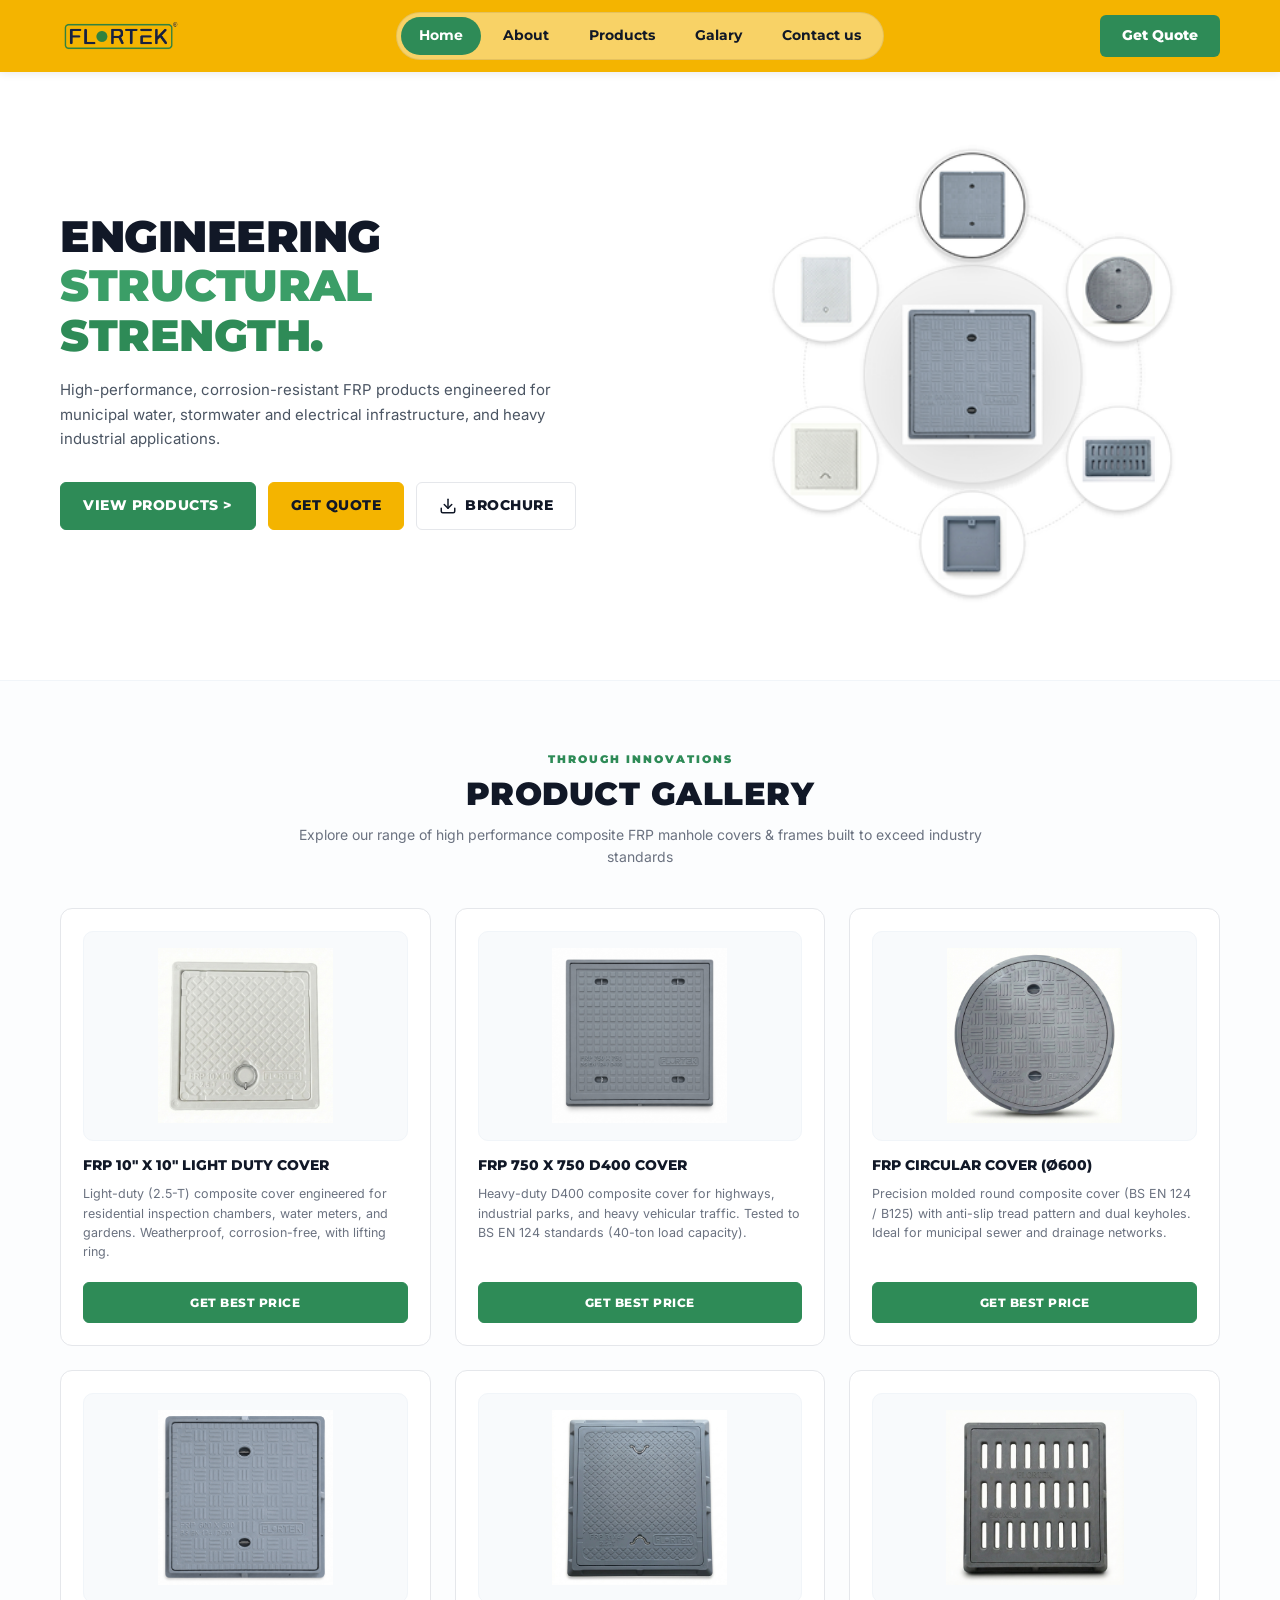
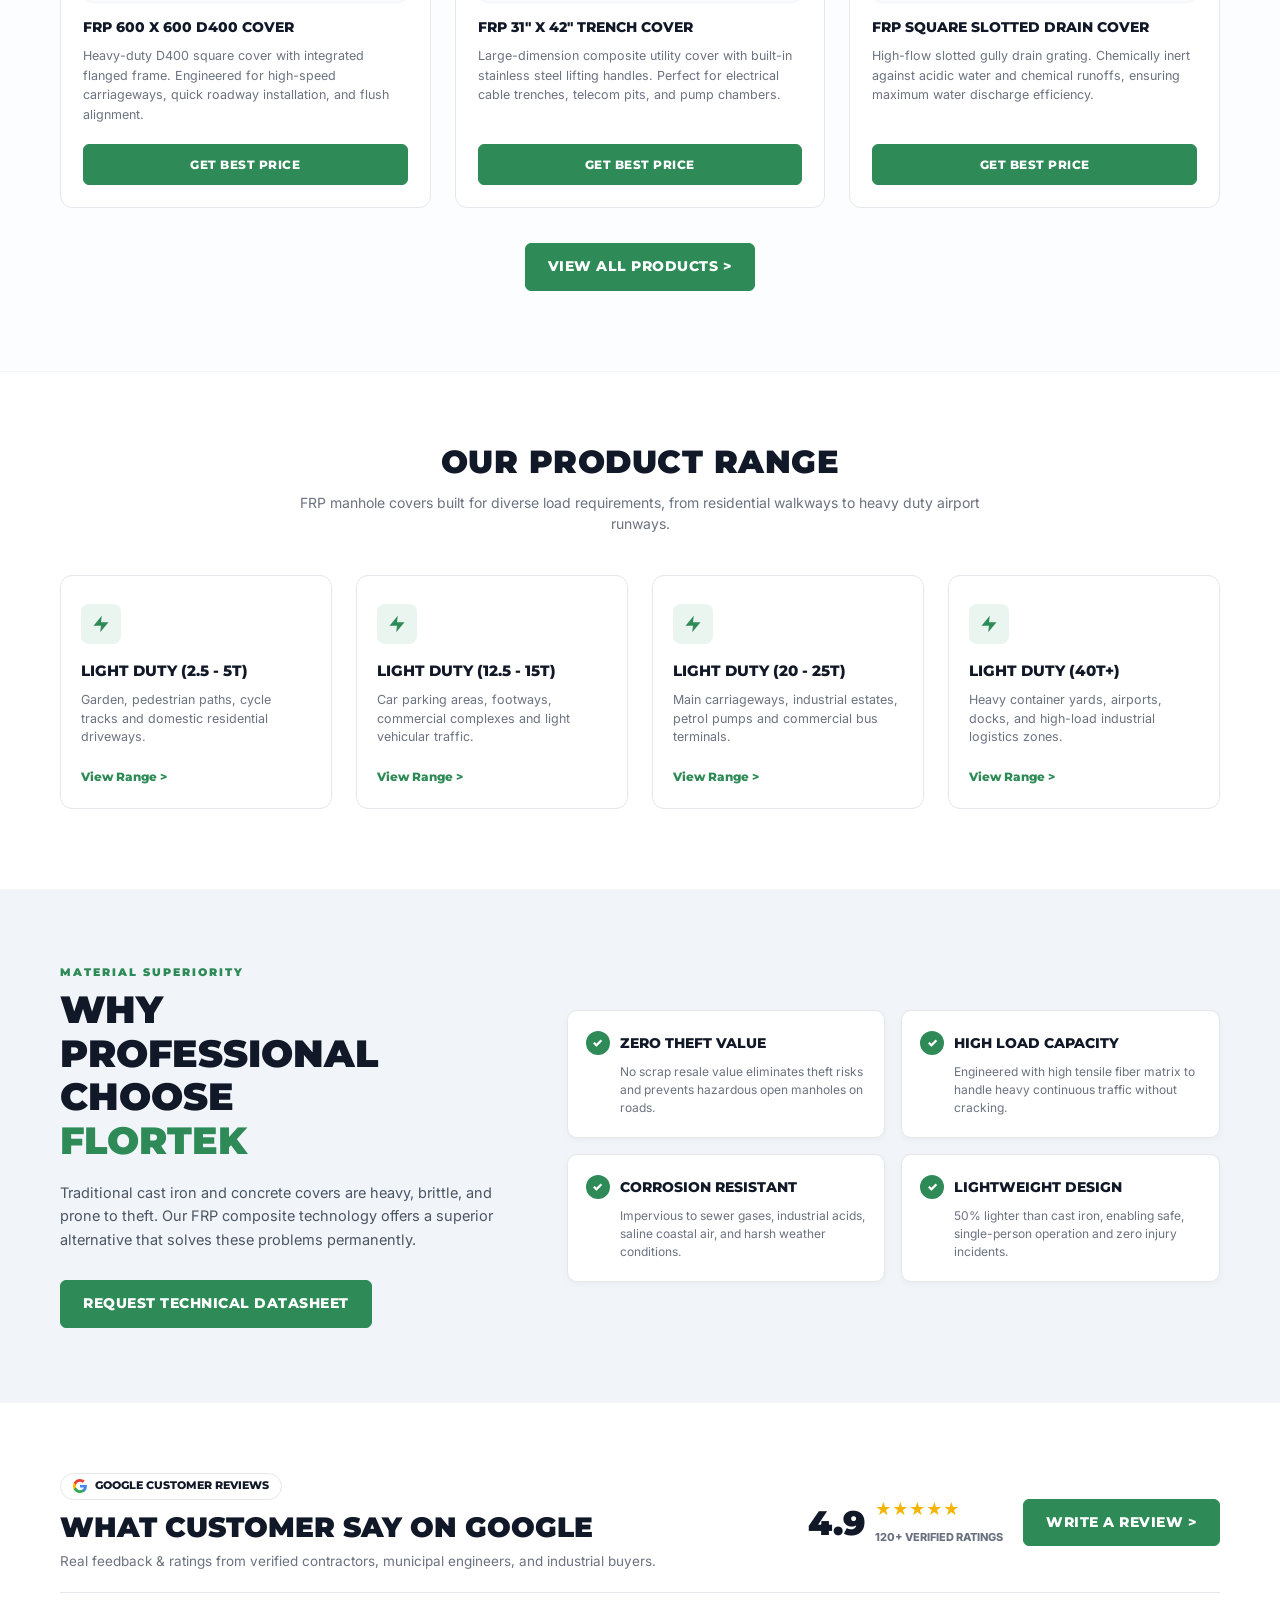
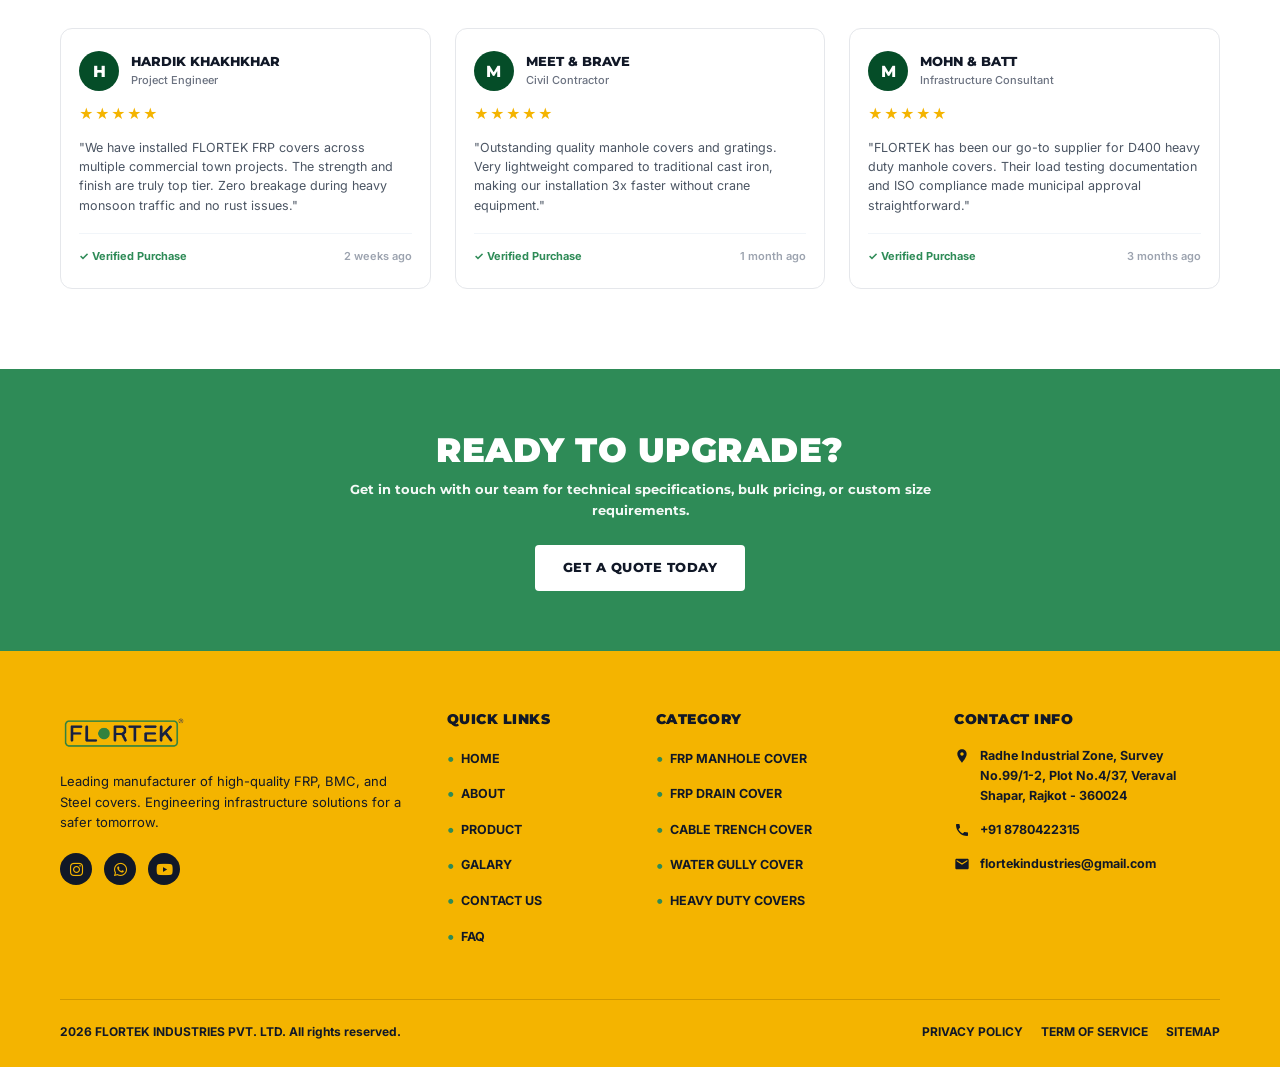
==== commit dac0190c: "Add admin portal pages, extract common CSS styles, and refine site UI" ====
--- a/index.html
+++ b/index.html
@@ -6,26 +6,30 @@
   <title>FLORTEK INDUSTRIES PVT. LTD. | Premium FRP Manhole Covers &amp; Gratings</title>
   <meta name="description" content="Leading manufacturer of high-performance composite FRP manhole covers, drain gratings, and gully covers built for extreme structural strength and zero theft value.">
   <link rel="icon" type="image/svg+xml" href="images/flortek-logo.svg">
-  <link href="https://cdn.jsdelivr.net/npm/bootstrap@5.3.3/dist/css/bootstrap.min.css" rel="stylesheet" integrity="sha384-QWTKZyjpPEjISv5WaRU9OFeRpok6YctnYmDr5pNlyT2bRjXh0JMhjY6hW+ALEwIH" crossorigin="anonymous">
   <link rel="stylesheet" href="https://cdnjs.cloudflare.com/ajax/libs/font-awesome/6.5.1/css/all.min.css">
+  <link rel="stylesheet" href="css/common.css">
   <link rel="stylesheet" href="css/home.css">
 </head>
 <body>
 
   <header class="top-header">
     <div class="container">
-      <nav class="navbar navbar-expand-lg" aria-label="Main Navigation">
+      <nav class="navbar" aria-label="Main Navigation">
         <a href="index.html" class="navbar-brand brand-logo-link" aria-label="FLORTEK Industries Homepage">
           <img src="images/flortek-logo.svg" alt="FLORTEK Logo" class="brand-logo-img">
         </a>
 
-        <button class="navbar-toggler" type="button" data-bs-toggle="collapse" data-bs-target="#flortekNav" aria-controls="flortekNav" aria-expanded="false" aria-label="Toggle navigation">
-          <span class="navbar-toggler-icon"></span>
-        </button>
-
-        <div class="collapse navbar-collapse justify-content-center" id="flortekNav">
+        <!-- Pure CSS Mobile Hamburger Toggle -->
+        <input type="checkbox" id="nav-toggle" class="nav-toggle-checkbox" aria-label="Toggle navigation">
+        <label for="nav-toggle" class="navbar-toggler" aria-label="Toggle navigation">
+          <span class="navbar-toggler-line"></span>
+          <span class="navbar-toggler-line"></span>
+          <span class="navbar-toggler-line"></span>
+        </label>
+
+        <div class="navbar-collapse" id="flortekNav">
           <div class="nav-pill-wrapper">
-            <ul class="navbar-nav nav-links">
+            <ul class="nav-links">
               <li class="nav-item"><a href="index.html" class="nav-link active">Home</a></li>
               <li class="nav-item"><a href="about.html" class="nav-link">About</a></li>
               <li class="nav-item"><a href="products.html" class="nav-link">Products</a></li>
@@ -35,7 +39,7 @@
           </div>
         </div>
 
-        <a href="inquiry.html" class="btn-header-quote d-none d-lg-inline-flex">Get Quote</a>
+        <a href="inquiry.html" class="btn-header-quote header-quote-desktop">Get Quote</a>
       </nav>
     </div>
   </header>
@@ -43,8 +47,8 @@
   <main>
     <section class="hero-section">
       <div class="container">
-        <div class="row align-items-center hero-grid">
-          <div class="col-lg-6 hero-content">
+        <div class="hero-grid">
+          <div class="hero-content">
             <h1 class="hero-title">
               <span class="title-black">ENGINEERING</span>
               <span class="title-green-light">STRUCTURAL</span><br>
@@ -63,8 +67,8 @@
             </div>
           </div>
 
-          <div class="col-lg-6 hero-graphic-col text-center">
-            <img src="./images/hero.png" alt="FLORTEK FRP Manhole Covers &amp; Gratings Ecosystem" class="hero-cluster-img img-fluid">
+          <div class="hero-graphic-col">
+            <img src="./images/hero.png" alt="FLORTEK FRP Manhole Covers &amp; Gratings Ecosystem" class="hero-cluster-img">
           </div>
         </div>
       </div>
@@ -72,7 +76,7 @@
 
     <section class="gallery-section">
       <div class="container">
-        <div class="section-header-center text-center">
+        <div class="section-header-center">
           <span class="section-tag">THROUGH INNOVATIONS</span>
           <h2 class="section-main-title">PRODUCT GALLERY</h2>
           <p class="section-subtitle">
@@ -80,99 +84,87 @@
           </p>
         </div>
 
-        <div class="row g-4 product-cards-grid">
-          <div class="col-lg-4 col-md-6 col-12">
-            <article class="product-card h-100">
-              <div class="product-card-img-wrap">
-                <img src="images/frp-10x10-white.jpg" alt="FRP 10x10 Light Duty White Manhole Cover" class="product-card-img img-fluid">
-              </div>
-              <div class="product-card-header">
-                <h3 class="product-card-title">FRP 10" x 10" LIGHT DUTY COVER</h3>
-              </div>
-              <p class="product-card-desc">
-                Light-duty (2.5-T) composite cover engineered for residential inspection chambers, water meters, and gardens. Weatherproof, corrosion-free, with lifting ring.
-              </p>
-              <a href="inquiry.html" class="btn btn-green">GET BEST PRICE</a>
-            </article>
-          </div>
-
-          <div class="col-lg-4 col-md-6 col-12">
-            <article class="product-card h-100">
-              <div class="product-card-img-wrap">
-                <img src="images/frp-750x750-d400.jpg" alt="FRP 750x750 D400 Heavy Duty Square Manhole Cover" class="product-card-img img-fluid">
-              </div>
-              <div class="product-card-header">
-                <h3 class="product-card-title">FRP 750 x 750 D400 COVER</h3>
-              </div>
-              <p class="product-card-desc">
-                Heavy-duty D400 composite cover for highways, industrial parks, and heavy vehicular traffic. Tested to BS EN 124 standards (40-ton load capacity).
-              </p>
-              <a href="inquiry.html" class="btn btn-green">GET BEST PRICE</a>
-            </article>
-          </div>
-
-          <div class="col-lg-4 col-md-6 col-12">
-            <article class="product-card h-100">
-              <div class="product-card-img-wrap">
-                <img src="images/frp-circular-600-b125.jpg" alt="FRP 600 Circular Manhole Cover B125" class="product-card-img img-fluid">
-              </div>
-              <div class="product-card-header">
-                <h3 class="product-card-title">FRP CIRCULAR COVER (Ø600)</h3>
-              </div>
-              <p class="product-card-desc">
-                Precision molded round composite cover (BS EN 124 / B125) with anti-slip tread pattern and dual keyholes. Ideal for municipal sewer and drainage networks.
-              </p>
-              <a href="inquiry.html" class="btn btn-green">GET BEST PRICE</a>
-            </article>
-          </div>
-
-          <div class="col-lg-4 col-md-6 col-12">
-            <article class="product-card h-100">
-              <div class="product-card-img-wrap">
-                <img src="images/frp-600x600-d400.jpg" alt="FRP 600x600 Framed Square Manhole Cover D400" class="product-card-img img-fluid">
-              </div>
-              <div class="product-card-header">
-                <h3 class="product-card-title">FRP 600 x 600 D400 COVER</h3>
-              </div>
-              <p class="product-card-desc">
-                Heavy-duty D400 square cover with integrated flanged frame. Engineered for high-speed carriageways, quick roadway installation, and flush alignment.
-              </p>
-              <a href="inquiry.html" class="btn btn-green">GET BEST PRICE</a>
-            </article>
-          </div>
-
-          <div class="col-lg-4 col-md-6 col-12">
-            <article class="product-card h-100">
-              <div class="product-card-img-wrap">
-                <img src="images/frp-31x42-heavy.jpg" alt="FRP 31x42 Utility Trench Manhole Cover" class="product-card-img img-fluid">
-              </div>
-              <div class="product-card-header">
-                <h3 class="product-card-title">FRP 31" x 42" TRENCH COVER</h3>
-              </div>
-              <p class="product-card-desc">
-                Large-dimension composite utility cover with built-in stainless steel lifting handles. Perfect for electrical cable trenches, telecom pits, and pump chambers.
-              </p>
-              <a href="inquiry.html" class="btn btn-green">GET BEST PRICE</a>
-            </article>
-          </div>
-
-          <div class="col-lg-4 col-md-6 col-12">
-            <article class="product-card h-100">
-              <div class="product-card-img-wrap">
-                <img src="./images/GULLY COVER-5T-500x500-GRAY.png" alt="FRP Square Slotted Drain Cover" class="product-card-img img-fluid">
-              </div>
-              <div class="product-card-header">
-                <h3 class="product-card-title">FRP SQUARE SLOTTED DRAIN COVER</h3>
-              </div>
-              <p class="product-card-desc">
-                High-flow slotted gully drain grating. Chemically inert against acidic water and chemical runoffs, ensuring maximum water discharge efficiency.
-              </p>
-              <a href="inquiry.html" class="btn btn-green">GET BEST PRICE</a>
-            </article>
-          </div>
-        </div>
-
-        <div class="gallery-bottom-cta text-center mt-4">
+        <div class="product-cards-grid">
+          <article class="product-card">
+            <div class="product-card-img-wrap">
+              <img src="images/frp-10x10-white.jpg" alt="FRP 10x10 Light Duty White Manhole Cover" class="product-card-img">
+            </div>
+            <div class="product-card-header">
+              <h3 class="product-card-title">FRP 10" x 10" LIGHT DUTY COVER</h3>
+            </div>
+            <p class="product-card-desc">
+              Light-duty (2.5-T) composite cover engineered for residential inspection chambers, water meters, and gardens. Weatherproof, corrosion-free, with lifting ring.
+            </p>
+            <a href="inquiry.html" class="btn btn-green">GET BEST PRICE</a>
+          </article>
+
+          <article class="product-card">
+            <div class="product-card-img-wrap">
+              <img src="images/frp-750x750-d400.jpg" alt="FRP 750x750 D400 Heavy Duty Square Manhole Cover" class="product-card-img">
+            </div>
+            <div class="product-card-header">
+              <h3 class="product-card-title">FRP 750 x 750 D400 COVER</h3>
+            </div>
+            <p class="product-card-desc">
+              Heavy-duty D400 composite cover for highways, industrial parks, and heavy vehicular traffic. Tested to BS EN 124 standards (40-ton load capacity).
+            </p>
+            <a href="inquiry.html" class="btn btn-green">GET BEST PRICE</a>
+          </article>
+
+          <article class="product-card">
+            <div class="product-card-img-wrap">
+              <img src="images/frp-circular-600-b125.jpg" alt="FRP 600 Circular Manhole Cover B125" class="product-card-img">
+            </div>
+            <div class="product-card-header">
+              <h3 class="product-card-title">FRP CIRCULAR COVER (Ø600)</h3>
+            </div>
+            <p class="product-card-desc">
+              Precision molded round composite cover (BS EN 124 / B125) with anti-slip tread pattern and dual keyholes. Ideal for municipal sewer and drainage networks.
+            </p>
+            <a href="inquiry.html" class="btn btn-green">GET BEST PRICE</a>
+          </article>
+
+          <article class="product-card">
+            <div class="product-card-img-wrap">
+              <img src="images/frp-600x600-d400.jpg" alt="FRP 600x600 Framed Square Manhole Cover D400" class="product-card-img">
+            </div>
+            <div class="product-card-header">
+              <h3 class="product-card-title">FRP 600 x 600 D400 COVER</h3>
+            </div>
+            <p class="product-card-desc">
+              Heavy-duty D400 square cover with integrated flanged frame. Engineered for high-speed carriageways, quick roadway installation, and flush alignment.
+            </p>
+            <a href="inquiry.html" class="btn btn-green">GET BEST PRICE</a>
+          </article>
+
+          <article class="product-card">
+            <div class="product-card-img-wrap">
+              <img src="images/frp-31x42-heavy.jpg" alt="FRP 31x42 Utility Trench Manhole Cover" class="product-card-img">
+            </div>
+            <div class="product-card-header">
+              <h3 class="product-card-title">FRP 31" x 42" TRENCH COVER</h3>
+            </div>
+            <p class="product-card-desc">
+              Large-dimension composite utility cover with built-in stainless steel lifting handles. Perfect for electrical cable trenches, telecom pits, and pump chambers.
+            </p>
+            <a href="inquiry.html" class="btn btn-green">GET BEST PRICE</a>
+          </article>
+
+          <article class="product-card">
+            <div class="product-card-img-wrap">
+              <img src="./images/GULLY COVER-5T-500x500-GRAY.png" alt="FRP Square Slotted Drain Cover" class="product-card-img">
+            </div>
+            <div class="product-card-header">
+              <h3 class="product-card-title">FRP SQUARE SLOTTED DRAIN COVER</h3>
+            </div>
+            <p class="product-card-desc">
+              High-flow slotted gully drain grating. Chemically inert against acidic water and chemical runoffs, ensuring maximum water discharge efficiency.
+            </p>
+            <a href="inquiry.html" class="btn btn-green">GET BEST PRICE</a>
+          </article>
+        </div>
+
+        <div class="gallery-bottom-cta">
           <a href="products.html" class="btn btn-green">VIEW ALL PRODUCTS &gt;</a>
         </div>
       </div>
@@ -180,73 +172,65 @@
 
     <section class="range-section">
       <div class="container">
-        <div class="section-header-center text-center">
+        <div class="section-header-center">
           <h2 class="section-main-title">OUR PRODUCT RANGE</h2>
           <p class="section-subtitle">
             FRP manhole covers built for diverse load requirements, from residential walkways to heavy duty airport runways.
           </p>
         </div>
 
-        <div class="row g-4 range-grid">
-          <div class="col-lg-3 col-md-6 col-12">
-            <article class="range-card h-100">
-              <div class="range-icon-box">
-                <svg viewBox="0 0 24 24" fill="currentColor"><path d="M13 2L3 14h9l-1 8 10-12h-9l1-8z"/></svg>
-              </div>
-              <h3 class="range-card-title">LIGHT DUTY (2.5 - 5T)</h3>
-              <p class="range-card-desc">
-                Garden, pedestrian paths, cycle tracks and domestic residential driveways.
-              </p>
-              <a href="products.html" class="range-card-link">View Range &gt;</a>
-            </article>
-          </div>
-
-          <div class="col-lg-3 col-md-6 col-12">
-            <article class="range-card h-100">
-              <div class="range-icon-box">
-                <svg viewBox="0 0 24 24" fill="currentColor"><path d="M13 2L3 14h9l-1 8 10-12h-9l1-8z"/></svg>
-              </div>
-              <h3 class="range-card-title">LIGHT DUTY (12.5 - 15T)</h3>
-              <p class="range-card-desc">
-                Car parking areas, footways, commercial complexes and light vehicular traffic.
-              </p>
-              <a href="products.html" class="range-card-link">View Range &gt;</a>
-            </article>
-          </div>
-
-          <div class="col-lg-3 col-md-6 col-12">
-            <article class="range-card h-100">
-              <div class="range-icon-box">
-                <svg viewBox="0 0 24 24" fill="currentColor"><path d="M13 2L3 14h9l-1 8 10-12h-9l1-8z"/></svg>
-              </div>
-              <h3 class="range-card-title">LIGHT DUTY (20 - 25T)</h3>
-              <p class="range-card-desc">
-                Main carriageways, industrial estates, petrol pumps and commercial bus terminals.
-              </p>
-              <a href="products.html" class="range-card-link">View Range &gt;</a>
-            </article>
-          </div>
-
-          <div class="col-lg-3 col-md-6 col-12">
-            <article class="range-card h-100">
-              <div class="range-icon-box">
-                <svg viewBox="0 0 24 24" fill="currentColor"><path d="M13 2L3 14h9l-1 8 10-12h-9l1-8z"/></svg>
-              </div>
-              <h3 class="range-card-title">LIGHT DUTY (40T+)</h3>
-              <p class="range-card-desc">
-                Heavy container yards, airports, docks, and high-load industrial logistics zones.
-              </p>
-              <a href="products.html" class="range-card-link">View Range &gt;</a>
-            </article>
-          </div>
+        <div class="range-grid">
+          <article class="range-card">
+            <div class="range-icon-box">
+              <svg viewBox="0 0 24 24" fill="currentColor"><path d="M13 2L3 14h9l-1 8 10-12h-9l1-8z"/></svg>
+            </div>
+            <h3 class="range-card-title">LIGHT DUTY (2.5 - 5T)</h3>
+            <p class="range-card-desc">
+              Garden, pedestrian paths, cycle tracks and domestic residential driveways.
+            </p>
+            <a href="products.html" class="range-card-link">View Range &gt;</a>
+          </article>
+
+          <article class="range-card">
+            <div class="range-icon-box">
+              <svg viewBox="0 0 24 24" fill="currentColor"><path d="M13 2L3 14h9l-1 8 10-12h-9l1-8z"/></svg>
+            </div>
+            <h3 class="range-card-title">LIGHT DUTY (12.5 - 15T)</h3>
+            <p class="range-card-desc">
+              Car parking areas, footways, commercial complexes and light vehicular traffic.
+            </p>
+            <a href="products.html" class="range-card-link">View Range &gt;</a>
+          </article>
+
+          <article class="range-card">
+            <div class="range-icon-box">
+              <svg viewBox="0 0 24 24" fill="currentColor"><path d="M13 2L3 14h9l-1 8 10-12h-9l1-8z"/></svg>
+            </div>
+            <h3 class="range-card-title">LIGHT DUTY (20 - 25T)</h3>
+            <p class="range-card-desc">
+              Main carriageways, industrial estates, petrol pumps and commercial bus terminals.
+            </p>
+            <a href="products.html" class="range-card-link">View Range &gt;</a>
+          </article>
+
+          <article class="range-card">
+            <div class="range-icon-box">
+              <svg viewBox="0 0 24 24" fill="currentColor"><path d="M13 2L3 14h9l-1 8 10-12h-9l1-8z"/></svg>
+            </div>
+            <h3 class="range-card-title">LIGHT DUTY (40T+)</h3>
+            <p class="range-card-desc">
+              Heavy container yards, airports, docks, and high-load industrial logistics zones.
+            </p>
+            <a href="products.html" class="range-card-link">View Range &gt;</a>
+          </article>
         </div>
       </div>
     </section>
 
     <section class="superiority-section">
       <div class="container">
-        <div class="row g-5 align-items-center superiority-grid">
-          <div class="col-lg-5 superiority-content">
+        <div class="superiority-grid">
+          <div class="superiority-content">
             <span class="section-tag">MATERIAL SUPERIORITY</span>
             <h2 class="superiority-title">
               WHY<br>
@@ -260,55 +244,45 @@
             <a href="inquiry.html" class="btn btn-green">REQUEST TECHNICAL DATASHEET</a>
           </div>
 
-          <div class="col-lg-7">
-            <div class="row g-3 features-2x2-grid">
-              <div class="col-sm-6 col-12">
-                <div class="feature-card h-100">
-                  <div class="feature-icon-title">
-                    <span class="feature-check-icon">✓</span>
-                    <h3 class="feature-title">ZERO THEFT VALUE</h3>
-                  </div>
-                  <p class="feature-desc">
-                    No scrap resale value eliminates theft risks and prevents hazardous open manholes on roads.
-                  </p>
-                </div>
-              </div>
-
-              <div class="col-sm-6 col-12">
-                <div class="feature-card h-100">
-                  <div class="feature-icon-title">
-                    <span class="feature-check-icon">✓</span>
-                    <h3 class="feature-title">ZERO THEFT VALUE</h3>
-                  </div>
-                  <p class="feature-desc">
-                    Engineered with high tensile fiber matrix to handle heavy continuous traffic without cracking.
-                  </p>
-                </div>
-              </div>
-
-              <div class="col-sm-6 col-12">
-                <div class="feature-card h-100">
-                  <div class="feature-icon-title">
-                    <span class="feature-check-icon">✓</span>
-                    <h3 class="feature-title">ZERO THEFT VALUE</h3>
-                  </div>
-                  <p class="feature-desc">
-                    Impervious to sewer gases, industrial acids, saline coastal air, and harsh weather conditions.
-                  </p>
-                </div>
-              </div>
-
-              <div class="col-sm-6 col-12">
-                <div class="feature-card h-100">
-                  <div class="feature-icon-title">
-                    <span class="feature-check-icon">✓</span>
-                    <h3 class="feature-title">ZERO THEFT VALUE</h3>
-                  </div>
-                  <p class="feature-desc">
-                    50% lighter than cast iron, enabling safe, single-person operation and zero injury incidents.
-                  </p>
-                </div>
-              </div>
+          <div class="features-2x2-grid">
+            <div class="feature-card">
+              <div class="feature-icon-title">
+                <span class="feature-check-icon">✓</span>
+                <h3 class="feature-title">ZERO THEFT VALUE</h3>
+              </div>
+              <p class="feature-desc">
+                No scrap resale value eliminates theft risks and prevents hazardous open manholes on roads.
+              </p>
+            </div>
+
+            <div class="feature-card">
+              <div class="feature-icon-title">
+                <span class="feature-check-icon">✓</span>
+                <h3 class="feature-title">HIGH LOAD CAPACITY</h3>
+              </div>
+              <p class="feature-desc">
+                Engineered with high tensile fiber matrix to handle heavy continuous traffic without cracking.
+              </p>
+            </div>
+
+            <div class="feature-card">
+              <div class="feature-icon-title">
+                <span class="feature-check-icon">✓</span>
+                <h3 class="feature-title">CORROSION RESISTANT</h3>
+              </div>
+              <p class="feature-desc">
+                Impervious to sewer gases, industrial acids, saline coastal air, and harsh weather conditions.
+              </p>
+            </div>
+
+            <div class="feature-card">
+              <div class="feature-icon-title">
+                <span class="feature-check-icon">✓</span>
+                <h3 class="feature-title">LIGHTWEIGHT DESIGN</h3>
+              </div>
+              <p class="feature-desc">
+                50% lighter than cast iron, enabling safe, single-person operation and zero injury incidents.
+              </p>
             </div>
           </div>
         </div>
@@ -317,8 +291,8 @@
 
     <section class="reviews-section">
       <div class="container">
-        <div class="row align-items-center reviews-header-bar mb-4">
-          <div class="col-lg-7 reviews-header-left">
+        <div class="reviews-header-bar">
+          <div class="reviews-header-left">
             <div class="google-badge">
               <svg class="google-icon" viewBox="0 0 24 24">
                 <path fill="#4285F4" d="M23.745 12.27c0-.7-.06-1.4-.19-2.07H12v4.51h6.6c-.29 1.52-1.14 2.82-2.4 3.68v3.05h3.88c2.27-2.09 3.665-5.17 3.665-9.17z"/>
@@ -334,83 +308,77 @@
             </p>
           </div>
 
-          <div class="col-lg-5 text-lg-end mt-3 mt-lg-0 reviews-header-right">
-            <div class="rating-score-box d-inline-flex align-items-center text-start">
+          <div class="reviews-header-right">
+            <div class="rating-score-box">
               <span class="score-num">4.9</span>
               <div>
                 <div class="stars-container">★★★★★</div>
                 <span style="font-size: 11px; font-weight: 800; color: #6b7280;">120+ VERIFIED RATINGS</span>
               </div>
             </div>
-            <a href="contact.html" class="btn btn-green ms-lg-3 mt-2 mt-sm-0">WRITE A REVIEW &gt;</a>
-          </div>
-        </div>
-
-        <div class="row g-4 reviews-cards-grid">
-          <div class="col-lg-4 col-md-6 col-12">
-            <article class="review-card h-100">
-              <div class="reviewer-profile">
-                <div class="reviewer-avatar">H</div>
-                <div>
-                  <h3 class="reviewer-name">HARDIK KHAKHKHAR</h3>
-                  <span class="reviewer-role">Project Engineer</span>
-                </div>
-              </div>
-              <div class="review-stars">★★★★★</div>
-              <p class="review-text">
-                "We have installed FLORTEK FRP covers across multiple commercial town projects. The strength and finish are truly top tier. Zero breakage during heavy monsoon traffic and no rust issues."
-              </p>
-              <div class="review-footer">
-                <span>✓ Verified Purchase</span>
-                <span class="review-date">2 weeks ago</span>
-              </div>
-            </article>
-          </div>
-
-          <div class="col-lg-4 col-md-6 col-12">
-            <article class="review-card h-100">
-              <div class="reviewer-profile">
-                <div class="reviewer-avatar">M</div>
-                <div>
-                  <h3 class="reviewer-name">MEET &amp; BRAVE</h3>
-                  <span class="reviewer-role">Civil Contractor</span>
-                </div>
-              </div>
-              <div class="review-stars">★★★★★</div>
-              <p class="review-text">
-                "Outstanding quality manhole covers and gratings. Very lightweight compared to traditional cast iron, making our installation 3x faster without crane equipment."
-              </p>
-              <div class="review-footer">
-                <span>✓ Verified Purchase</span>
-                <span class="review-date">1 month ago</span>
-              </div>
-            </article>
-          </div>
-
-          <div class="col-lg-4 col-md-6 col-12">
-            <article class="review-card h-100">
-              <div class="reviewer-profile">
-                <div class="reviewer-avatar">M</div>
-                <div>
-                  <h3 class="reviewer-name">MOHN &amp; BATT</h3>
-                  <span class="reviewer-role">Infrastructure Consultant</span>
-                </div>
-              </div>
-              <div class="review-stars">★★★★★</div>
-              <p class="review-text">
-                "FLORTEK has been our go-to supplier for D400 heavy duty manhole covers. Their load testing documentation and ISO compliance made municipal approval straightforward."
-              </p>
-              <div class="review-footer">
-                <span>✓ Verified Purchase</span>
-                <span class="review-date">3 months ago</span>
-              </div>
-            </article>
-          </div>
-        </div>
-      </div>
-    </section>
-
-    <section class="cta-banner-section text-center">
+            <a href="contact.html" class="btn btn-green">WRITE A REVIEW &gt;</a>
+          </div>
+        </div>
+
+        <div class="reviews-cards-grid">
+          <article class="review-card">
+            <div class="reviewer-profile">
+              <div class="reviewer-avatar">H</div>
+              <div>
+                <h3 class="reviewer-name">HARDIK KHAKHKHAR</h3>
+                <span class="reviewer-role">Project Engineer</span>
+              </div>
+            </div>
+            <div class="review-stars">★★★★★</div>
+            <p class="review-text">
+              "We have installed FLORTEK FRP covers across multiple commercial town projects. The strength and finish are truly top tier. Zero breakage during heavy monsoon traffic and no rust issues."
+            </p>
+            <div class="review-footer">
+              <span>✓ Verified Purchase</span>
+              <span class="review-date">2 weeks ago</span>
+            </div>
+          </article>
+
+          <article class="review-card">
+            <div class="reviewer-profile">
+              <div class="reviewer-avatar">M</div>
+              <div>
+                <h3 class="reviewer-name">MEET &amp; BRAVE</h3>
+                <span class="reviewer-role">Civil Contractor</span>
+              </div>
+            </div>
+            <div class="review-stars">★★★★★</div>
+            <p class="review-text">
+              "Outstanding quality manhole covers and gratings. Very lightweight compared to traditional cast iron, making our installation 3x faster without crane equipment."
+            </p>
+            <div class="review-footer">
+              <span>✓ Verified Purchase</span>
+              <span class="review-date">1 month ago</span>
+            </div>
+          </article>
+
+          <article class="review-card">
+            <div class="reviewer-profile">
+              <div class="reviewer-avatar">M</div>
+              <div>
+                <h3 class="reviewer-name">MOHN &amp; BATT</h3>
+                <span class="reviewer-role">Infrastructure Consultant</span>
+              </div>
+            </div>
+            <div class="review-stars">★★★★★</div>
+            <p class="review-text">
+              "FLORTEK has been our go-to supplier for D400 heavy duty manhole covers. Their load testing documentation and ISO compliance made municipal approval straightforward."
+            </p>
+            <div class="review-footer">
+              <span>✓ Verified Purchase</span>
+              <span class="review-date">3 months ago</span>
+            </div>
+          </article>
+        </div>
+      </div>
+    </section>
+
+    <section class="cta-banner-section">
       <div class="container">
         <h2 class="cta-title">READY TO UPGRADE?</h2>
         <p class="cta-subtitle">
@@ -423,8 +391,8 @@
 
   <footer class="site-footer">
     <div class="container">
-      <div class="row g-4 footer-top-grid">
-        <div class="col-lg-4 col-md-6 col-12 footer-col">
+      <div class="footer-top-grid">
+        <div class="footer-col">
           <img src="images/flortek-logo.svg" alt="FLORTEK Logo" class="footer-brand-logo">
           <p class="footer-bio">
             Leading manufacturer of high-quality FRP, BMC, and Steel covers. Engineering infrastructure solutions for a safer tomorrow.
@@ -436,7 +404,7 @@
           </div>
         </div>
 
-        <div class="col-lg-2 col-md-6 col-12 footer-col">
+        <div class="footer-col">
           <h4 class="footer-col-title">QUICK LINKS</h4>
           <ul class="footer-links-list">
             <li><a href="index.html">HOME</a></li>
@@ -448,7 +416,7 @@
           </ul>
         </div>
 
-        <div class="col-lg-3 col-md-6 col-12 footer-col">
+        <div class="footer-col">
           <h4 class="footer-col-title">CATEGORY</h4>
           <ul class="footer-links-list">
             <li><a href="products.html">FRP MANHOLE COVER</a></li>
@@ -459,7 +427,7 @@
           </ul>
         </div>
 
-        <div class="col-lg-3 col-md-6 col-12 footer-col">
+        <div class="footer-col">
           <h4 class="footer-col-title">CONTACT INFO</h4>
           <ul class="footer-contact-list">
             <li class="footer-contact-item">
@@ -478,7 +446,7 @@
         </div>
       </div>
 
-      <div class="footer-bottom-bar d-flex flex-wrap justify-content-between align-items-center">
+      <div class="footer-bottom-bar">
         <span>2026 FLORTEK INDUSTRIES PVT. LTD. All rights reserved.</span>
         <div class="footer-bottom-links">
           <a href="about.html">PRIVACY POLICY</a>
@@ -489,7 +457,5 @@
     </div>
   </footer>
 
-  <script src="https://cdn.jsdelivr.net/npm/bootstrap@5.3.3/dist/js/bootstrap.bundle.min.js" integrity="sha384-YvpcrYf0tY3lHB60NNkmXc5s9fDVZLESaAA55NDzOxhy9GkcIdslK1eN7N6jIeHz" crossorigin="anonymous"></script>
-
 </body>
 </html>
--- a/css/common.css
+++ b/css/common.css
@@ -0,0 +1,458 @@
+@import url('https://fonts.googleapis.com/css2?family=Montserrat:wght@400;500;600;700;800;900&family=Inter:wght@400;500;600;700&display=swap');
+@import url('https://cdnjs.cloudflare.com/ajax/libs/font-awesome/6.5.1/css/all.min.css');
+
+/* -------------------------------------------------------------
+   BASE RESET & GLOBAL TYPOGRAPHY
+------------------------------------------------------------- */
+* {
+  margin: 0;
+  padding: 0;
+  box-sizing: border-box;
+}
+
+body {
+  font-family: 'Inter', sans-serif;
+  color: #374151;
+  background-color: #ffffff;
+  line-height: 1.6;
+  -webkit-font-smoothing: antialiased;
+}
+
+h1, h2, h3, h4, h5, h6 {
+  font-family: 'Montserrat', sans-serif;
+  color: #111827;
+  font-weight: 800;
+  line-height: 1.25;
+}
+
+a {
+  text-decoration: none !important;
+  color: inherit;
+  transition: all 0.25s ease-in-out;
+}
+
+img, svg {
+  display: block;
+  max-width: 100%;
+  height: auto;
+}
+
+ul, ol {
+  list-style: none;
+  padding-left: 0;
+  margin-bottom: 0;
+}
+
+.container {
+  width: 100%;
+  max-width: 1200px;
+  margin-left: auto;
+  margin-right: auto;
+  padding-left: 20px;
+  padding-right: 20px;
+}
+
+.text-center {
+  text-align: center;
+}
+
+/* -------------------------------------------------------------
+   BUTTON STYLES
+------------------------------------------------------------- */
+.btn {
+  display: inline-flex;
+  align-items: center;
+  justify-content: center;
+  gap: 8px;
+  font-family: 'Montserrat', sans-serif;
+  font-weight: 800;
+  font-size: 13.5px;
+  padding: 12px 22px;
+  border-radius: 6px;
+  cursor: pointer;
+  transition: all 0.2s ease;
+  letter-spacing: 0.5px;
+  border: none;
+}
+
+.btn-green {
+  background-color: #2E8B57;
+  color: #ffffff !important;
+  border: 1px solid #2E8B57;
+}
+
+.btn-green:hover {
+  background-color: #246e45;
+  border-color: #246e45;
+  transform: translateY(-2px);
+}
+
+.btn-yellow {
+  background-color: #F4B400;
+  color: #111827 !important;
+  border: 1px solid #F4B400;
+}
+
+.btn-yellow:hover {
+  background-color: #d9a000;
+  border-color: #d9a000;
+  transform: translateY(-2px);
+}
+
+.btn-outline {
+  background-color: #ffffff;
+  color: #111827 !important;
+  border: 1px solid #e5e7eb;
+}
+
+.btn-outline:hover {
+  background-color: #f9fafb;
+  border-color: #cbd5e1;
+  transform: translateY(-2px);
+}
+
+.top-header {
+  background-color: #F4B400;
+  width: 100%;
+  position: sticky;
+  top: 0;
+  z-index: 1000;
+  box-shadow: 0 2px 8px rgba(0, 0, 0, 0.08);
+}
+
+.navbar {
+  display: flex;
+  align-items: center;
+  justify-content: space-between;
+  height: 72px;
+  padding: 0;
+  position: relative;
+}
+
+.navbar-brand {
+  padding: 0;
+  margin: 0;
+  display: inline-flex;
+  align-items: center;
+}
+
+.brand-logo-img {
+  height: 42px;
+  width: auto;
+}
+
+/* Pure CSS Checkbox Toggle */
+.nav-toggle-checkbox {
+  display: none;
+}
+
+.navbar-toggler {
+  display: none;
+  background: transparent;
+  border: 1px solid rgba(0, 0, 0, 0.2);
+  border-radius: 6px;
+  padding: 7px 9px;
+  cursor: pointer;
+  flex-direction: column;
+  justify-content: space-between;
+  width: 38px;
+  height: 34px;
+}
+
+.navbar-toggler-line {
+  display: block;
+  height: 3px;
+  width: 100%;
+  background-color: #111827;
+  border-radius: 2px;
+  transition: all 0.25s ease-in-out;
+}
+
+.navbar-collapse {
+  display: flex;
+  align-items: center;
+  justify-content: center;
+  flex: 1;
+}
+
+.nav-pill-wrapper {
+  background-color: rgba(255, 255, 255, 0.4);
+  border: 1px solid rgba(0, 0, 0, 0.08);
+  border-radius: 9999px;
+  padding: 4px;
+  display: flex;
+  align-items: center;
+}
+
+.nav-links {
+  display: flex;
+  align-items: center;
+  gap: 4px;
+}
+
+.nav-link {
+  padding: 8px 18px !important;
+  font-family: 'Montserrat', sans-serif;
+  font-size: 13.5px;
+  font-weight: 700;
+  color: #111827 !important;
+  border-radius: 9999px;
+  transition: all 0.2s ease-in-out;
+  display: inline-block;
+}
+
+.nav-link:hover {
+  color: #2E8B57 !important;
+  background-color: rgba(255, 255, 255, 0.7);
+}
+
+.nav-link.active {
+  background-color: #2E8B57 !important;
+  color: #ffffff !important;
+}
+
+.btn-header-quote {
+  background-color: #2E8B57;
+  color: #ffffff !important;
+  font-family: 'Montserrat', sans-serif;
+  font-size: 13.5px;
+  font-weight: 800;
+  padding: 10px 22px;
+  border-radius: 6px;
+  transition: all 0.2s ease-in-out;
+  display: inline-flex;
+  align-items: center;
+  justify-content: center;
+  white-space: nowrap;
+}
+
+.btn-header-quote:hover {
+  background-color: #246e45;
+  transform: translateY(-1px);
+}
+
+/* Mobile Navbar Media Query */
+@media (max-width: 991.98px) {
+  .navbar {
+    height: auto;
+    padding: 12px 0;
+    flex-wrap: wrap;
+  }
+
+  .navbar-toggler {
+    display: flex;
+  }
+
+  .header-quote-desktop {
+    display: none !important;
+  }
+
+  .navbar-collapse {
+    display: none;
+    width: 100%;
+    margin-top: 14px;
+  }
+
+  /* When checkbox is checked, show mobile dropdown */
+  .nav-toggle-checkbox:checked ~ .navbar-collapse {
+    display: flex;
+  }
+
+  /* Hamburger icon morphs into X when checked */
+  .nav-toggle-checkbox:checked + .navbar-toggler .navbar-toggler-line:nth-child(1) {
+    transform: translateY(7px) rotate(45deg);
+  }
+  .nav-toggle-checkbox:checked + .navbar-toggler .navbar-toggler-line:nth-child(2) {
+    opacity: 0;
+  }
+  .nav-toggle-checkbox:checked + .navbar-toggler .navbar-toggler-line:nth-child(3) {
+    transform: translateY(-7px) rotate(-45deg);
+  }
+
+  .nav-pill-wrapper {
+    width: 100%;
+    background-color: #ffffff;
+    border-radius: 8px;
+    padding: 12px;
+    border: none;
+    box-shadow: 0 4px 14px rgba(0, 0, 0, 0.08);
+  }
+
+  .nav-links {
+    flex-direction: column;
+    width: 100%;
+    gap: 6px;
+  }
+
+  .nav-link {
+    width: 100%;
+    text-align: center;
+  }
+}
+
+/* -------------------------------------------------------------
+   SITE FOOTER
+------------------------------------------------------------- */
+.site-footer {
+  background-color: #F4B400;
+  padding: 60px 0 25px;
+  color: #111827;
+}
+
+.footer-top-grid {
+  display: grid;
+  grid-template-columns: 2fr 1fr 1.5fr 1.5fr;
+  gap: 32px;
+  margin-bottom: 50px;
+}
+
+.footer-brand-logo {
+  height: 44px;
+  width: auto;
+  margin-bottom: 16px;
+}
+
+.footer-bio {
+  font-size: 13px;
+  color: #111827;
+  line-height: 1.6;
+  margin-bottom: 20px;
+}
+
+.footer-social-links {
+  display: flex;
+  gap: 12px;
+}
+
+.social-icon-circle {
+  width: 32px;
+  height: 32px;
+  border-radius: 50%;
+  background-color: #111827;
+  color: #F4B400 !important;
+  display: flex;
+  align-items: center;
+  justify-content: center;
+  font-size: 15px;
+  transition: all 0.2s ease;
+  text-decoration: none;
+}
+
+.social-icon-circle i {
+  font-size: 15px;
+  color: #F4B400;
+  transition: color 0.2s ease;
+  display: flex;
+  align-items: center;
+  justify-content: center;
+}
+
+.social-icon-circle:hover {
+  background-color: #2E8B57;
+  color: #ffffff !important;
+}
+
+.social-icon-circle:hover i {
+  color: #ffffff;
+}
+
+.footer-col-title {
+  font-size: 13.5px;
+  font-weight: 900;
+  text-transform: uppercase;
+  color: #111827;
+  margin-bottom: 18px;
+  letter-spacing: 0.5px;
+}
+
+.footer-links-list {
+  display: flex;
+  flex-direction: column;
+  gap: 10px;
+}
+
+.footer-links-list li a {
+  font-size: 12.5px;
+  color: #111827;
+  font-weight: 700;
+  text-transform: uppercase;
+  display: inline-flex;
+  align-items: center;
+  gap: 6px;
+}
+
+.footer-links-list li a:before {
+  content: "•";
+  color: #2E8B57;
+  font-size: 16px;
+}
+
+.footer-links-list li a:hover {
+  color: #2E8B57;
+}
+
+.footer-contact-list {
+  display: flex;
+  flex-direction: column;
+  gap: 14px;
+}
+
+.footer-contact-item {
+  display: flex;
+  align-items: flex-start;
+  gap: 10px;
+  font-size: 12.5px;
+  color: #111827;
+  font-weight: 700;
+}
+
+.footer-contact-item svg {
+  width: 16px;
+  height: 16px;
+  margin-top: 2px;
+  flex-shrink: 0;
+  fill: #111827;
+}
+
+.footer-bottom-bar {
+  border-top: 1px solid rgba(0, 0, 0, 0.15);
+  padding-top: 22px;
+  margin-top: 50px;
+  display: flex;
+  justify-content: space-between;
+  align-items: center;
+  flex-wrap: wrap;
+  gap: 16px;
+  font-size: 12px;
+  font-weight: 700;
+  color: #111827;
+}
+
+.footer-bottom-links {
+  display: flex;
+  gap: 18px;
+  text-transform: uppercase;
+}
+
+.footer-bottom-links a:hover {
+  text-decoration: underline !important;
+}
+
+@media (max-width: 991px) {
+  .footer-top-grid {
+    grid-template-columns: repeat(2, 1fr);
+    gap: 32px;
+  }
+}
+
+@media (max-width: 650px) {
+  .footer-top-grid {
+    grid-template-columns: 1fr;
+    gap: 28px;
+  }
+
+  .footer-bottom-bar {
+    flex-direction: column;
+    text-align: center;
+  }
+}
--- a/css/home.css
+++ b/css/home.css
@@ -1,158 +1,4 @@
-@import url('https://fonts.googleapis.com/css2?family=Montserrat:wght@400;500;600;700;800;900&family=Inter:wght@400;500;600;700&display=swap');
-@import url('https://cdnjs.cloudflare.com/ajax/libs/font-awesome/6.5.1/css/all.min.css');
-
-* {
-  margin: 0;
-  padding: 0;
-  box-sizing: border-box;
-}
-
-body {
-  font-family: 'Inter', sans-serif;
-  color: #374151;
-  background-color: #ffffff;
-  line-height: 1.6;
-  -webkit-font-smoothing: antialiased;
-}
-
-h1, h2, h3, h4, h5, h6 {
-  font-family: 'Montserrat', sans-serif;
-  color: #111827;
-  font-weight: 800;
-  line-height: 1.25;
-}
-
-a {
-  text-decoration: none !important;
-  color: inherit;
-  transition: all 0.25s ease-in-out;
-}
-
-img, svg {
-  display: block;
-  max-width: 100%;
-  height: auto;
-}
-
-ul, ol {
-  list-style: none;
-  padding-left: 0;
-  margin-bottom: 0;
-}
-
-.container {
-  width: 100%;
-  max-width: 1200px;
-  margin-left: auto;
-  margin-right: auto;
-  padding-left: 20px;
-  padding-right: 20px;
-}
-
-.top-header {
-  background-color: #F4B400;
-  width: 100%;
-  position: sticky;
-  top: 0;
-  z-index: 1000;
-  box-shadow: 0 2px 8px rgba(0, 0, 0, 0.08);
-}
-
-.navbar {
-  display: flex;
-  align-items: center;
-  justify-content: space-between;
-  height: 72px;
-  padding: 0;
-}
-
-.navbar-brand {
-  padding: 0;
-  margin: 0;
-}
-
-.brand-logo-img {
-  height: 42px;
-  width: auto;
-}
-
-.nav-pill-wrapper {
-  background-color: rgba(255, 255, 255, 0.4);
-  border: 1px solid rgba(0, 0, 0, 0.08);
-  border-radius: 9999px;
-  padding: 4px;
-  display: flex;
-  align-items: center;
-}
-
-.nav-links {
-  display: flex;
-  align-items: center;
-  gap: 4px;
-  margin-bottom: 0;
-  padding-left: 0;
-}
-
-.nav-link {
-  padding: 8px 18px !important;
-  font-family: 'Montserrat', sans-serif;
-  font-size: 13.5px;
-  font-weight: 700;
-  color: #111827 !important;
-  border-radius: 9999px;
-  transition: all 0.2s ease-in-out;
-  display: inline-block;
-}
-
-.nav-link:hover {
-  color: #2E8B57 !important;
-  background-color: rgba(255, 255, 255, 0.7);
-}
-
-.nav-link.active {
-  background-color: #2E8B57 !important;
-  color: #ffffff !important;
-}
-
-.btn-header-quote {
-  background-color: #2E8B57;
-  color: #ffffff !important;
-  font-family: 'Montserrat', sans-serif;
-  font-size: 13.5px;
-  font-weight: 800;
-  padding: 10px 22px;
-  border-radius: 6px;
-  transition: all 0.2s ease-in-out;
-  display: inline-flex;
-  align-items: center;
-  justify-content: center;
-}
-
-.btn-header-quote:hover {
-  background-color: #246e45;
-  transform: translateY(-1px);
-}
-
-.nav-toggle-checkbox {
-  display: none;
-}
-
-.nav-hamburger {
-  display: none;
-  cursor: pointer;
-  width: 28px;
-  height: 22px;
-  flex-direction: column;
-  justify-content: space-between;
-}
-
-.nav-hamburger span {
-  display: block;
-  height: 3px;
-  width: 100%;
-  background-color: #111827;
-  border-radius: 2px;
-}
+@import url('common.css');
 
 .hero-section {
   padding: 65px 0 75px;
@@ -160,7 +6,10 @@
 }
 
 .hero-grid {
-  margin-bottom: 0;
+  display: grid;
+  grid-template-columns: 1.1fr 0.9fr;
+  align-items: center;
+  gap: 32px;
 }
 
 .hero-title {
@@ -202,64 +51,19 @@
   align-items: center;
 }
 
-.btn {
-  display: inline-flex;
-  align-items: center;
-  justify-content: center;
-  gap: 8px;
-  font-family: 'Montserrat', sans-serif;
-  font-weight: 800;
-  font-size: 13.5px;
-  padding: 12px 22px;
-  border-radius: 6px;
-  cursor: pointer;
-  transition: all 0.2s ease;
-  letter-spacing: 0.5px;
-}
-
-.btn-green {
-  background-color: #2E8B57;
-  color: #ffffff !important;
-  border: 1px solid #2E8B57;
-}
-
-.btn-green:hover {
-  background-color: #246e45;
-  border-color: #246e45;
-  transform: translateY(-2px);
-}
-
-.btn-yellow {
-  background-color: #F4B400;
-  color: #111827 !important;
-  border: 1px solid #F4B400;
-}
-
-.btn-yellow:hover {
-  background-color: #d9a000;
-  border-color: #d9a000;
-  transform: translateY(-2px);
-}
-
-.btn-outline {
-  background-color: #ffffff;
-  color: #111827 !important;
-  border: 1px solid #e5e7eb;
-}
-
-.btn-outline:hover {
-  background-color: #f9fafb;
-  border-color: #cbd5e1;
-  transform: translateY(-2px);
+.hero-graphic-col {
+  text-align: center;
 }
 
 .hero-cluster-img {
   width: 100%;
   max-width: 460px;
   margin: 0 auto;
-  filter: drop-shadow(0 15px 25px rgba(0, 0, 0, 0.08));
-}
-
+}
+
+/* -------------------------------------------------------------
+   HOME PRODUCT GALLERY SECTION
+------------------------------------------------------------- */
 .gallery-section {
   padding: 70px 0 80px;
   background-color: #fcfdfe;
@@ -299,6 +103,9 @@
 }
 
 .product-cards-grid {
+  display: grid;
+  grid-template-columns: repeat(3, 1fr);
+  gap: 24px;
   margin-bottom: 35px;
 }
 
@@ -310,6 +117,7 @@
   display: flex;
   flex-direction: column;
   transition: all 0.25s ease;
+  height: 100%;
 }
 
 .product-card:hover {
@@ -385,6 +193,7 @@
 
 .gallery-bottom-cta {
   text-align: center;
+  margin-top: 30px;
 }
 
 .range-section {
@@ -394,7 +203,10 @@
 }
 
 .range-grid {
-  margin-bottom: 0;
+  display: grid;
+  grid-template-columns: repeat(4, 1fr);
+  gap: 24px;
+  margin-top: 30px;
 }
 
 .range-card {
@@ -405,6 +217,7 @@
   display: flex;
   flex-direction: column;
   transition: all 0.25s ease;
+  height: 100%;
 }
 
 .range-card:hover {
@@ -460,13 +273,19 @@
   text-decoration: underline !important;
 }
 
+/* -------------------------------------------------------------
+   SUPERIORITY SECTION
+------------------------------------------------------------- */
 .superiority-section {
   padding: 75px 0;
   background-color: #f1f5f9;
 }
 
 .superiority-grid {
-  margin-bottom: 0;
+  display: grid;
+  grid-template-columns: 5fr 7fr;
+  align-items: center;
+  gap: 40px;
 }
 
 .superiority-title {
@@ -489,7 +308,9 @@
 }
 
 .features-2x2-grid {
-  margin-bottom: 0;
+  display: grid;
+  grid-template-columns: 1fr 1fr;
+  gap: 16px;
 }
 
 .feature-card {
@@ -498,6 +319,7 @@
   border-radius: 10px;
   padding: 20px 18px;
   box-shadow: 0 2px 6px rgba(0, 0, 0, 0.04);
+  height: 100%;
 }
 
 .feature-icon-title {
@@ -535,6 +357,9 @@
   padding-left: 34px;
 }
 
+/* -------------------------------------------------------------
+   CUSTOMER REVIEWS SECTION
+------------------------------------------------------------- */
 .reviews-section {
   padding: 70px 0 80px;
   background-color: #ffffff;
@@ -544,6 +369,11 @@
   margin-bottom: 35px;
   padding-bottom: 20px;
   border-bottom: 1px solid #e5e7eb;
+  display: flex;
+  justify-content: space-between;
+  align-items: center;
+  flex-wrap: wrap;
+  gap: 20px;
 }
 
 .google-badge {
@@ -584,6 +414,7 @@
   display: flex;
   align-items: center;
   gap: 20px;
+  flex-wrap: wrap;
 }
 
 .rating-score-box {
@@ -608,7 +439,9 @@
 }
 
 .reviews-cards-grid {
-  margin-bottom: 0;
+  display: grid;
+  grid-template-columns: repeat(3, 1fr);
+  gap: 24px;
 }
 
 .review-card {
@@ -618,6 +451,7 @@
   padding: 22px 18px;
   display: flex;
   flex-direction: column;
+  height: 100%;
 }
 
 .reviewer-profile {
@@ -667,7 +501,26 @@
   font-size: 12.5px;
   color: #4b5563;
   line-height: 1.55;
-}
+  flex-grow: 1;
+}
+
+.review-footer {
+  display: flex;
+  justify-content: space-between;
+  align-items: center;
+  font-size: 11px;
+  color: #9ca3af;
+  font-weight: 600;
+  border-top: 1px solid #f1f5f9;
+  padding-top: 14px;
+  margin-top: 18px;
+}
+
+.review-footer span:first-child {
+  color: #2E8B57;
+  font-weight: 700;
+}
+
 
 .cta-banner-section {
   background-color: #2E8B57;
@@ -676,7 +529,7 @@
   text-align: center;
 }
 
-.cta-banner-title {
+.cta-title {
   font-size: 34px;
   font-weight: 900;
   text-transform: uppercase;
@@ -685,14 +538,15 @@
   letter-spacing: 0.5px;
 }
 
-.cta-banner-sub {
-  font-family: 'Montserrat', sans-serif;
-  font-size: 12px;
-  font-weight: 800;
-  color: rgba(255, 255, 255, 0.9);
-  text-transform: uppercase;
-  letter-spacing: 1px;
+.cta-subtitle {
+  font-family: 'Montserrat', sans-serif;
+  font-size: 13px;
+  font-weight: 700;
+  color: rgba(255, 255, 255, 0.95);
   margin-bottom: 24px;
+  max-width: 620px;
+  margin-left: auto;
+  margin-right: auto;
 }
 
 .btn-cta-white {
@@ -701,7 +555,7 @@
   font-family: 'Montserrat', sans-serif;
   font-size: 12.5px;
   font-weight: 800;
-  padding: 12px 28px;
+  padding: 13px 28px;
   border-radius: 4px;
   display: inline-block;
   letter-spacing: 0.5px;
@@ -711,194 +565,77 @@
 .btn-cta-white:hover {
   background-color: #f8fafc;
   transform: translateY(-2px);
-}
-
-.site-footer {
-  background-color: #F4B400;
-  padding: 60px 0 25px;
-  color: #111827;
-}
-
-.footer-top-grid {
-  margin-bottom: 50px;
-}
-
-.footer-brand-logo {
-  height: 44px;
-  width: auto;
-  margin-bottom: 16px;
-}
-
-.footer-bio {
-  font-size: 13px;
-  color: #111827;
-  line-height: 1.6;
-  margin-bottom: 20px;
-}
-
-.footer-social-links {
-  display: flex;
-  gap: 12px;
-}
-
-.social-icon-circle {
-  width: 32px;
-  height: 32px;
-  border-radius: 50%;
-  background-color: #111827;
-  color: #F4B400 !important;
-  display: flex;
-  align-items: center;
-  justify-content: center;
-  font-size: 15px;
-  transition: all 0.2s ease;
-  text-decoration: none;
-}
-
-.social-icon-circle i {
-  font-size: 15px;
-  color: #F4B400;
-  transition: color 0.2s ease;
-  display: flex;
-  align-items: center;
-  justify-content: center;
-}
-
-.social-icon-circle:hover {
-  background-color: #2E8B57;
-  color: #ffffff !important;
-}
-
-.social-icon-circle:hover i {
-  color: #ffffff;
-}
-
-.footer-col-title {
-  font-size: 13.5px;
-  font-weight: 900;
-  text-transform: uppercase;
-  color: #111827;
-  margin-bottom: 18px;
-  letter-spacing: 0.5px;
-}
-
-.footer-links-list {
-  display: flex;
-  flex-direction: column;
-  gap: 10px;
-}
-
-.footer-links-list li a {
-  font-size: 12.5px;
-  color: #111827;
-  font-weight: 700;
-  text-transform: uppercase;
-  display: inline-flex;
-  align-items: center;
-  gap: 6px;
-}
-
-.footer-links-list li a:before {
-  content: "•";
-  color: #2E8B57;
-  font-size: 16px;
-}
-
-.footer-links-list li a:hover {
-  color: #2E8B57;
-}
-
-.footer-contact-list {
-  display: flex;
-  flex-direction: column;
-  gap: 14px;
-}
-
-.footer-contact-item {
-  display: flex;
-  align-items: flex-start;
-  gap: 10px;
-  font-size: 12.5px;
-  color: #111827;
-  font-weight: 700;
-}
-
-.footer-contact-item svg {
-  width: 16px;
-  height: 16px;
-  margin-top: 2px;
-  flex-shrink: 0;
-  fill: #111827;
-}
-
-.footer-bottom-bar {
-  border-top: 1px solid rgba(0, 0, 0, 0.15);
-  padding-top: 22px;
-  margin-top: 50px;
-  gap: 16px;
-  font-size: 12px;
-  font-weight: 700;
-  color: #111827;
-}
-
-.footer-bottom-links {
-  display: flex;
-  gap: 18px;
-  text-transform: uppercase;
-}
-
-.footer-bottom-links a:hover {
-  text-decoration: underline !important;
-}
-
-@media (max-width: 992px) {
+  box-shadow: 0 4px 12px rgba(0, 0, 0, 0.15);
+}
+
+/* -------------------------------------------------------------
+   RESPONSIVE BREAKPOINTS (HOME PAGE)
+------------------------------------------------------------- */
+@media (max-width: 991px) {
+  .hero-grid {
+    grid-template-columns: 1fr;
+    text-align: center;
+    gap: 40px;
+  }
+
   .hero-desc {
     margin-left: auto;
     margin-right: auto;
   }
+
   .hero-actions {
     justify-content: center;
   }
-}
-
-@media (max-width: 991.98px) {
-  .top-header .navbar {
-    height: auto;
-    padding: 12px 0;
-  }
-  .top-header .navbar-toggler {
-    border: 1px solid rgba(0, 0, 0, 0.2);
-    padding: 6px 10px;
-    border-radius: 6px;
-  }
-  .top-header .navbar-toggler:focus {
-    box-shadow: none;
-  }
-  .top-header .navbar-collapse {
-    padding-top: 14px;
-    width: 100%;
-  }
-  .top-header .nav-pill-wrapper {
-    display: flex;
-    width: 100%;
-    background-color: #ffffff;
-    border-radius: 8px;
-    padding: 12px;
-  }
-  .top-header .nav-links {
+
+  .product-cards-grid {
+    grid-template-columns: repeat(2, 1fr);
+  }
+
+  .range-grid {
+    grid-template-columns: repeat(2, 1fr);
+  }
+
+  .superiority-grid {
+    grid-template-columns: 1fr;
+  }
+
+  .reviews-cards-grid {
+    grid-template-columns: 1fr;
+  }
+
+  .reviews-header-bar {
+    flex-direction: column;
+    text-align: center;
+  }
+
+  .reviews-header-right {
+    justify-content: center;
+  }
+}
+
+@media (max-width: 600px) {
+  .hero-title {
+    font-size: 32px;
+  }
+
+  .product-cards-grid {
+    grid-template-columns: 1fr;
+  }
+
+  .range-grid {
+    grid-template-columns: 1fr;
+  }
+
+  .features-2x2-grid {
+    grid-template-columns: 1fr;
+  }
+
+  .hero-actions {
     flex-direction: column;
     width: 100%;
-    gap: 6px;
-  }
-  .top-header .nav-link {
+  }
+
+  .hero-actions .btn {
     width: 100%;
-    text-align: center;
-  }
-}
-
-@media (max-width: 650px) {
-  .footer-bottom-bar {
-    flex-direction: column;
-    text-align: center;
-  }
-}
+  }
+}
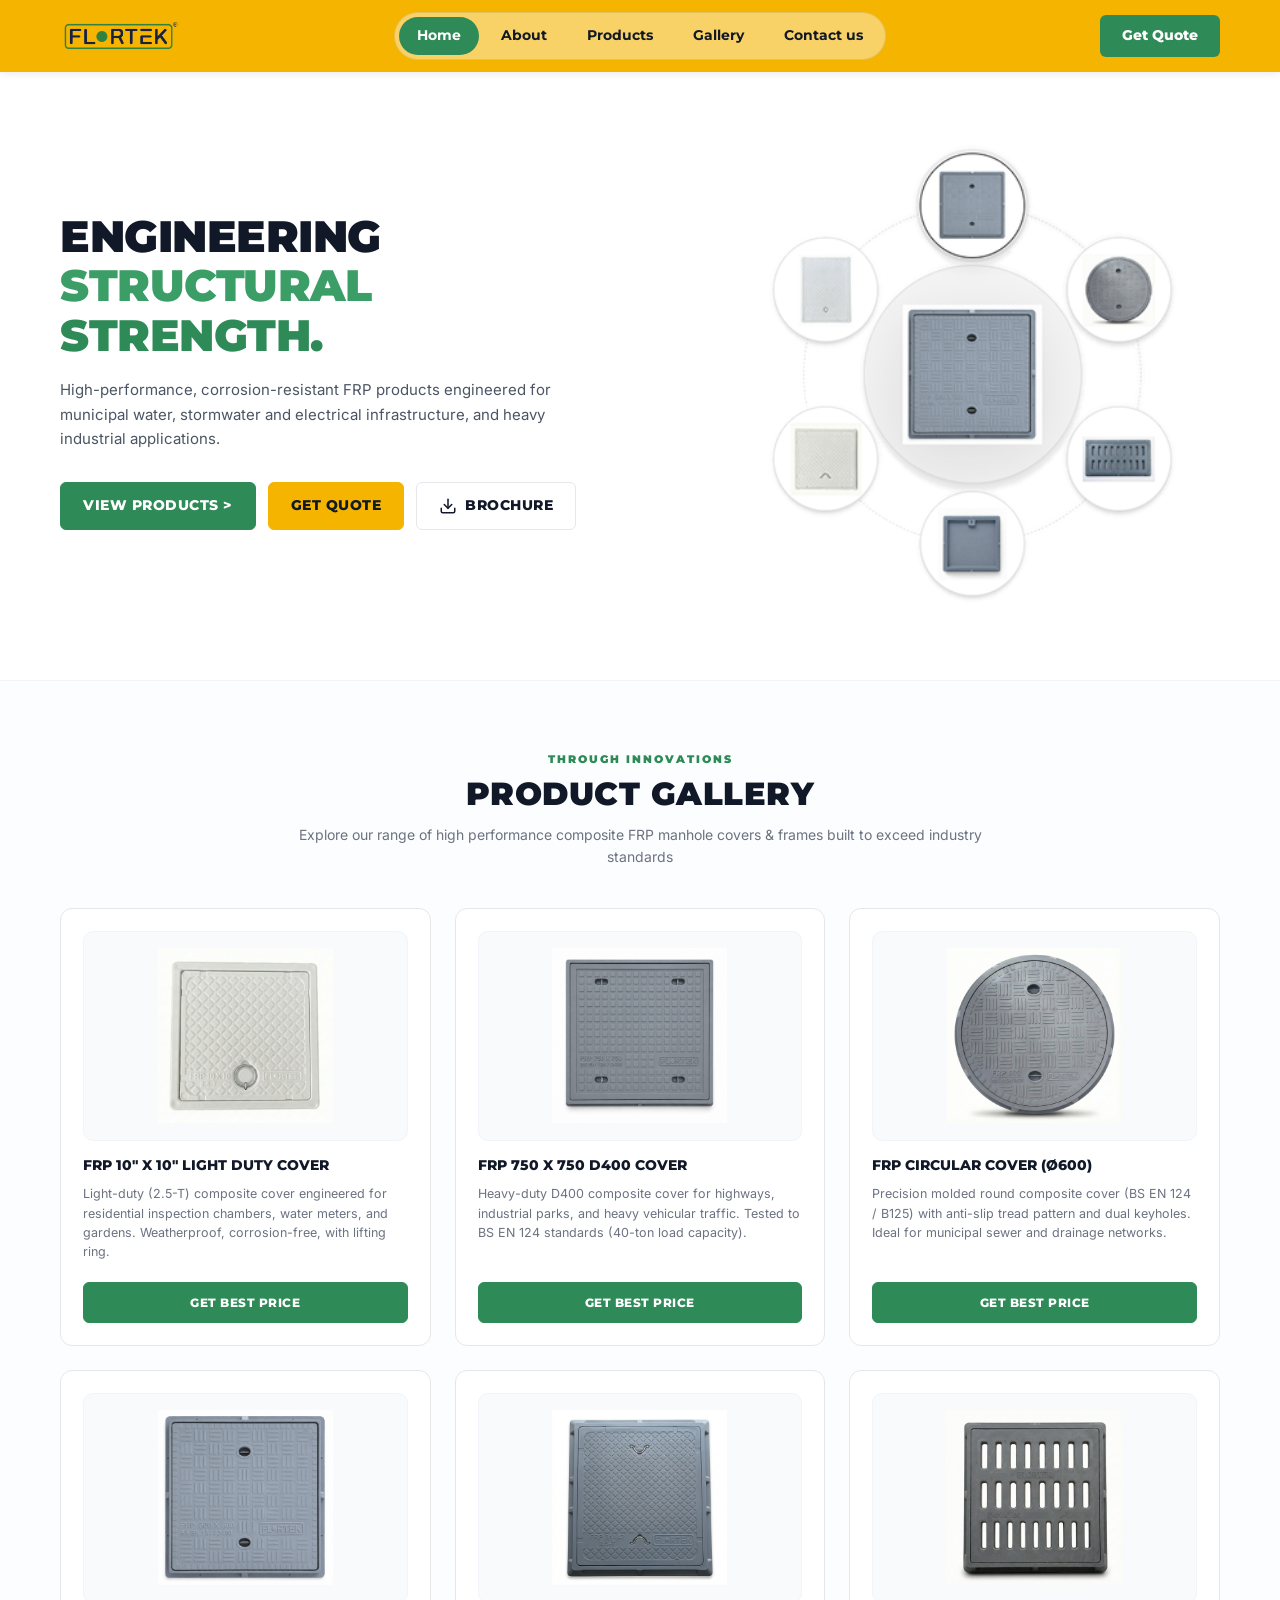
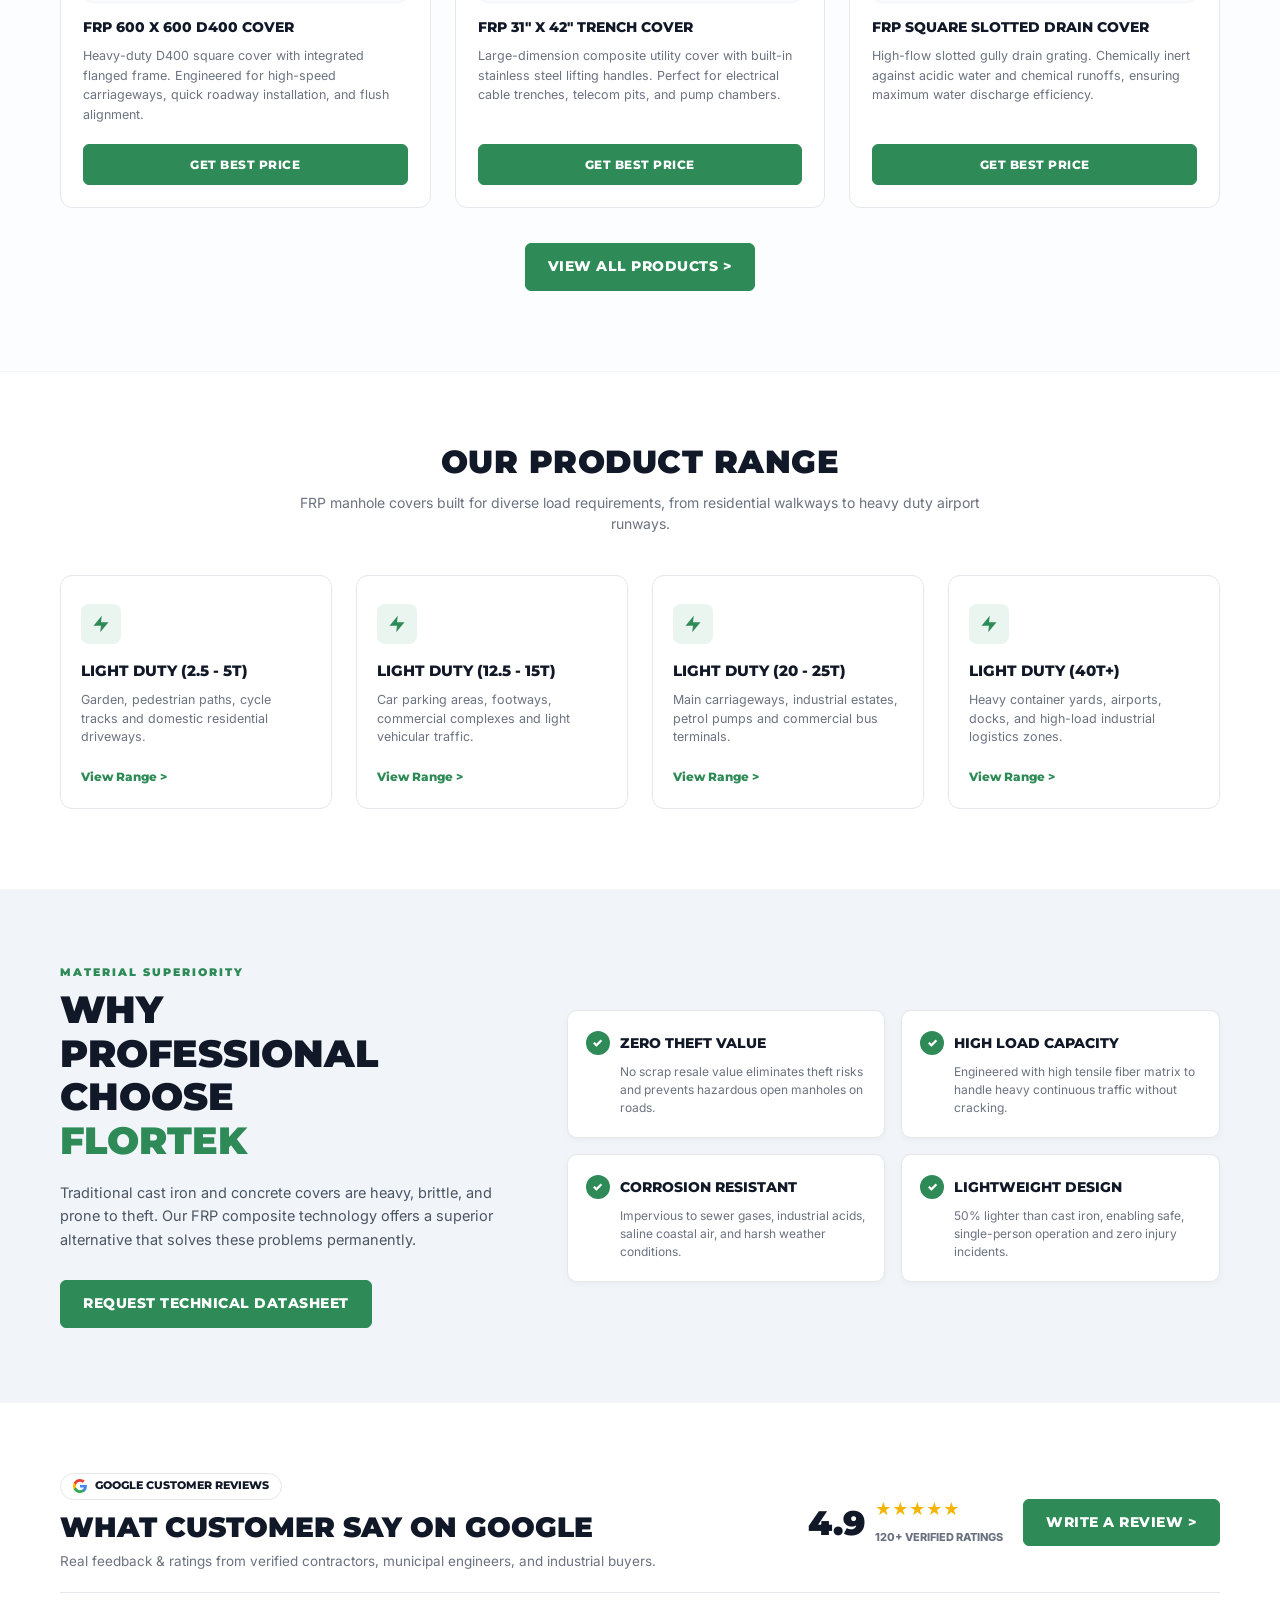
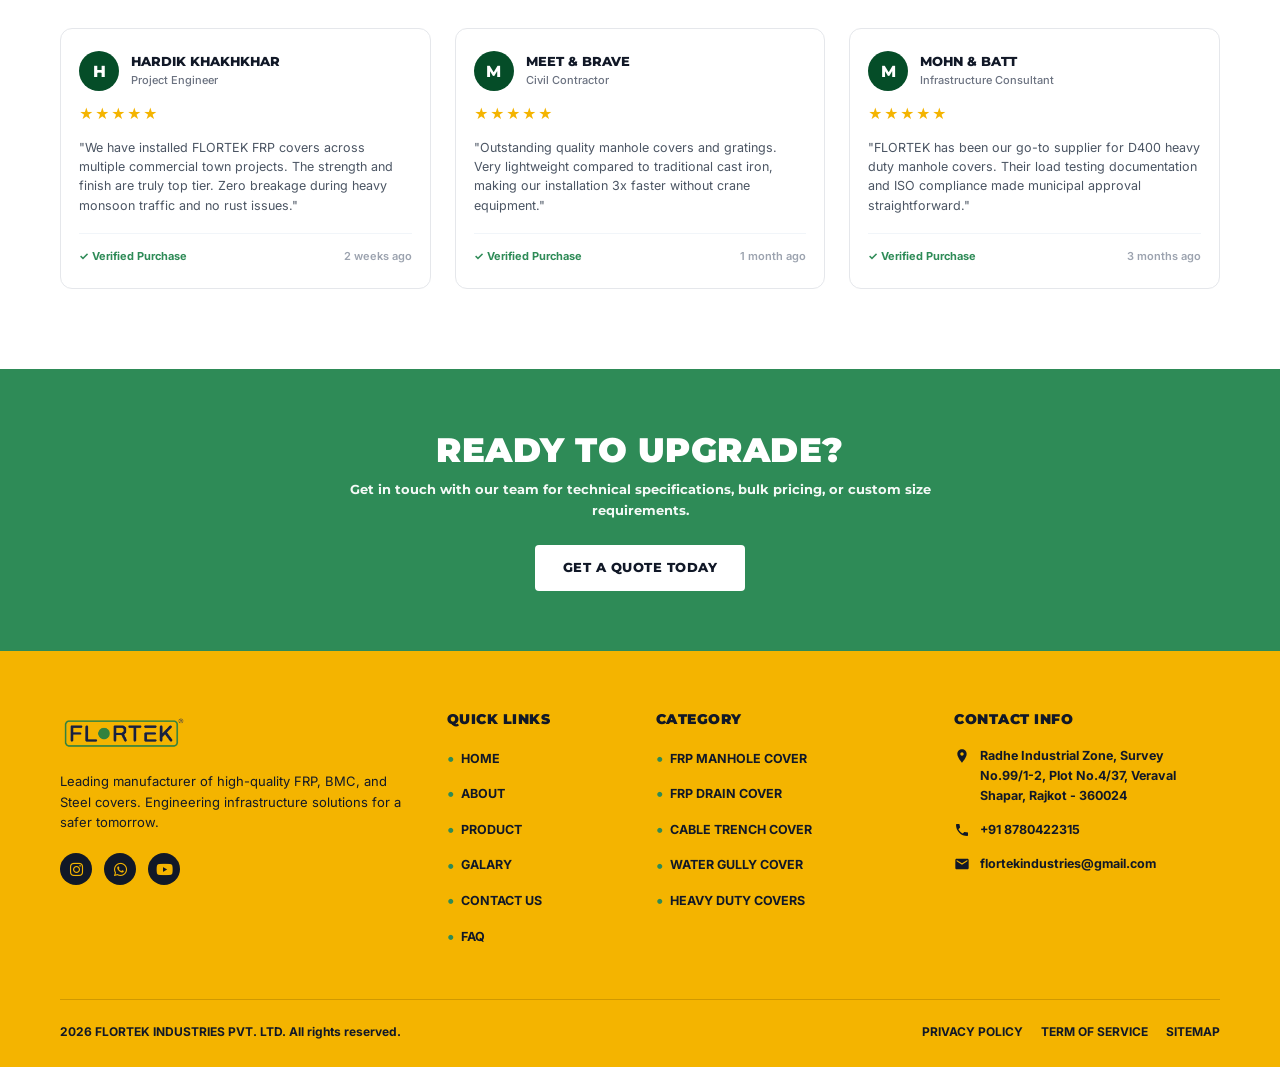
==== commit caaac1ec: "Fix responsive mobile navbar layout, hamburger alignment, and dropdown styling" ====
--- a/index.html
+++ b/index.html
@@ -26,6 +26,7 @@
           <span class="navbar-toggler-line"></span>
           <span class="navbar-toggler-line"></span>
         </label>
+        <label for="nav-toggle" class="nav-backdrop" aria-hidden="true"></label>
 
         <div class="navbar-collapse" id="flortekNav">
           <div class="nav-pill-wrapper">
@@ -33,9 +34,12 @@
               <li class="nav-item"><a href="index.html" class="nav-link active">Home</a></li>
               <li class="nav-item"><a href="about.html" class="nav-link">About</a></li>
               <li class="nav-item"><a href="products.html" class="nav-link">Products</a></li>
-              <li class="nav-item"><a href="gallery.html" class="nav-link">Galary</a></li>
+              <li class="nav-item"><a href="gallery.html" class="nav-link">Gallery</a></li>
               <li class="nav-item"><a href="contact.html" class="nav-link">Contact us</a></li>
             </ul>
+          </div>
+          <div class="mobile-nav-quote">
+            <a href="inquiry.html" class="btn-header-quote-mobile">Get Quote</a>
           </div>
         </div>
 
@@ -457,5 +461,24 @@
     </div>
   </footer>
 
+  <!-- Mobile Navigation Helper -->
+  <script>
+    document.addEventListener('click', function (e) {
+      var navToggle = document.getElementById('nav-toggle');
+      if (navToggle && navToggle.checked) {
+        var header = document.querySelector('.top-header');
+        if (header && !header.contains(e.target)) {
+          navToggle.checked = false;
+        }
+      }
+    });
+    window.addEventListener('resize', function () {
+      if (window.innerWidth >= 992) {
+        var navToggle = document.getElementById('nav-toggle');
+        if (navToggle && navToggle.checked) navToggle.checked = false;
+      }
+    });
+  </script>
+
 </body>
 </html>
--- a/css/common.css
+++ b/css/common.css
@@ -231,34 +231,144 @@
   transform: translateY(-1px);
 }
 
+.mobile-nav-quote {
+  display: none;
+}
+
+.nav-backdrop {
+  display: none;
+}
+
 /* Mobile Navbar Media Query */
 @media (max-width: 991.98px) {
+  .top-header {
+    position: sticky;
+    top: 0;
+    z-index: 1000;
+    background-color: #F4B400;
+  }
+
   .navbar {
-    height: auto;
-    padding: 12px 0;
-    flex-wrap: wrap;
+    height: 64px;
+    padding: 0;
+    display: flex;
+    align-items: center;
+    justify-content: space-between;
+    position: static;
+    flex-wrap: nowrap;
+  }
+
+  .navbar-brand {
+    order: 1;
+    z-index: 1002;
+    display: inline-flex;
+    align-items: center;
+  }
+
+  .brand-logo-img {
+    height: 38px;
+    width: auto;
   }
 
   .navbar-toggler {
     display: flex;
+    order: 2;
+    margin-left: auto;
+    background: rgba(255, 255, 255, 0.25);
+    border: 1.5px solid rgba(17, 24, 39, 0.35);
+    border-radius: 8px;
+    padding: 8px 9px;
+    cursor: pointer;
+    flex-direction: column;
+    justify-content: space-between;
+    width: 40px;
+    height: 36px;
+    z-index: 1002;
+    transition: background-color 0.2s ease, border-color 0.2s ease;
+  }
+
+  .navbar-toggler:hover,
+  .navbar-toggler:focus {
+    background: rgba(255, 255, 255, 0.45);
+    border-color: #111827;
+  }
+
+  .navbar-toggler-line {
+    display: block;
+    height: 2.5px;
+    width: 100%;
+    background-color: #111827;
+    border-radius: 2px;
+    transition: all 0.25s ease-in-out;
   }
 
   .header-quote-desktop {
     display: none !important;
   }
 
+  /* Full-width clean mobile dropdown panel */
   .navbar-collapse {
     display: none;
+    position: absolute;
+    top: 100%;
+    left: 0;
+    right: 0;
     width: 100%;
-    margin-top: 14px;
+    background-color: #ffffff;
+    box-shadow: 0 16px 36px rgba(0, 0, 0, 0.16);
+    border-top: 1px solid rgba(0, 0, 0, 0.06);
+    border-bottom: 3px solid #2E8B57;
+    border-bottom-left-radius: 16px;
+    border-bottom-right-radius: 16px;
+    padding: 16px 20px 22px;
+    z-index: 1001;
+    margin-top: 0;
+    flex: none;
+    flex-direction: column;
   }
 
   /* When checkbox is checked, show mobile dropdown */
   .nav-toggle-checkbox:checked ~ .navbar-collapse {
-    display: flex;
-  }
-
-  /* Hamburger icon morphs into X when checked */
+    display: flex !important;
+    animation: navDropdownFade 0.22s ease-out;
+  }
+
+  @keyframes navDropdownFade {
+    from {
+      opacity: 0;
+      transform: translateY(-8px);
+    }
+    to {
+      opacity: 1;
+      transform: translateY(0);
+    }
+  }
+
+  /* Backdrop overlay dimming the rest of the page */
+  .nav-backdrop {
+    display: none;
+    position: fixed;
+    top: 64px;
+    left: 0;
+    right: 0;
+    bottom: 0;
+    background: rgba(17, 24, 39, 0.45);
+    backdrop-filter: blur(2px);
+    -webkit-backdrop-filter: blur(2px);
+    z-index: 999;
+    cursor: pointer;
+  }
+
+  .nav-toggle-checkbox:checked ~ .nav-backdrop {
+    display: block;
+  }
+
+  /* Hamburger icon morphs into crisp X when checked */
+  .nav-toggle-checkbox:checked + .navbar-toggler {
+    background: rgba(255, 255, 255, 0.5);
+    border-color: #111827;
+  }
+
   .nav-toggle-checkbox:checked + .navbar-toggler .navbar-toggler-line:nth-child(1) {
     transform: translateY(7px) rotate(45deg);
   }
@@ -271,22 +381,73 @@
 
   .nav-pill-wrapper {
     width: 100%;
-    background-color: #ffffff;
-    border-radius: 8px;
-    padding: 12px;
+    background-color: transparent;
+    border-radius: 0;
+    padding: 0;
     border: none;
-    box-shadow: 0 4px 14px rgba(0, 0, 0, 0.08);
+    box-shadow: none;
   }
 
   .nav-links {
     flex-direction: column;
     width: 100%;
     gap: 6px;
+    margin: 0;
+    padding: 0;
   }
 
   .nav-link {
     width: 100%;
     text-align: center;
+    padding: 12px 18px !important;
+    font-size: 15px;
+    font-weight: 700;
+    color: #111827 !important;
+    border-radius: 8px;
+    display: block;
+    transition: background-color 0.2s ease, color 0.2s ease;
+  }
+
+  .nav-link:hover {
+    background-color: rgba(46, 139, 87, 0.08);
+    color: #2E8B57 !important;
+  }
+
+  .nav-link.active {
+    background-color: #2E8B57 !important;
+    color: #ffffff !important;
+    box-shadow: 0 4px 10px rgba(46, 139, 87, 0.25);
+  }
+
+  .mobile-nav-quote {
+    display: block;
+    width: 100%;
+    margin-top: 10px;
+    padding-top: 12px;
+    border-top: 1px solid #f3f4f6;
+  }
+
+  .mobile-nav-quote .btn-header-quote-mobile {
+    display: flex;
+    align-items: center;
+    justify-content: center;
+    width: 100%;
+    background-color: #2E8B57;
+    color: #ffffff !important;
+    font-family: 'Montserrat', sans-serif;
+    font-weight: 800;
+    font-size: 14px;
+    padding: 12px 20px;
+    border-radius: 8px;
+    letter-spacing: 0.5px;
+    text-transform: uppercase;
+    box-shadow: 0 4px 12px rgba(46, 139, 87, 0.25);
+    transition: all 0.2s ease;
+  }
+
+  .mobile-nav-quote .btn-header-quote-mobile:hover {
+    background-color: #246e45;
+    transform: translateY(-1px);
   }
 }
 
